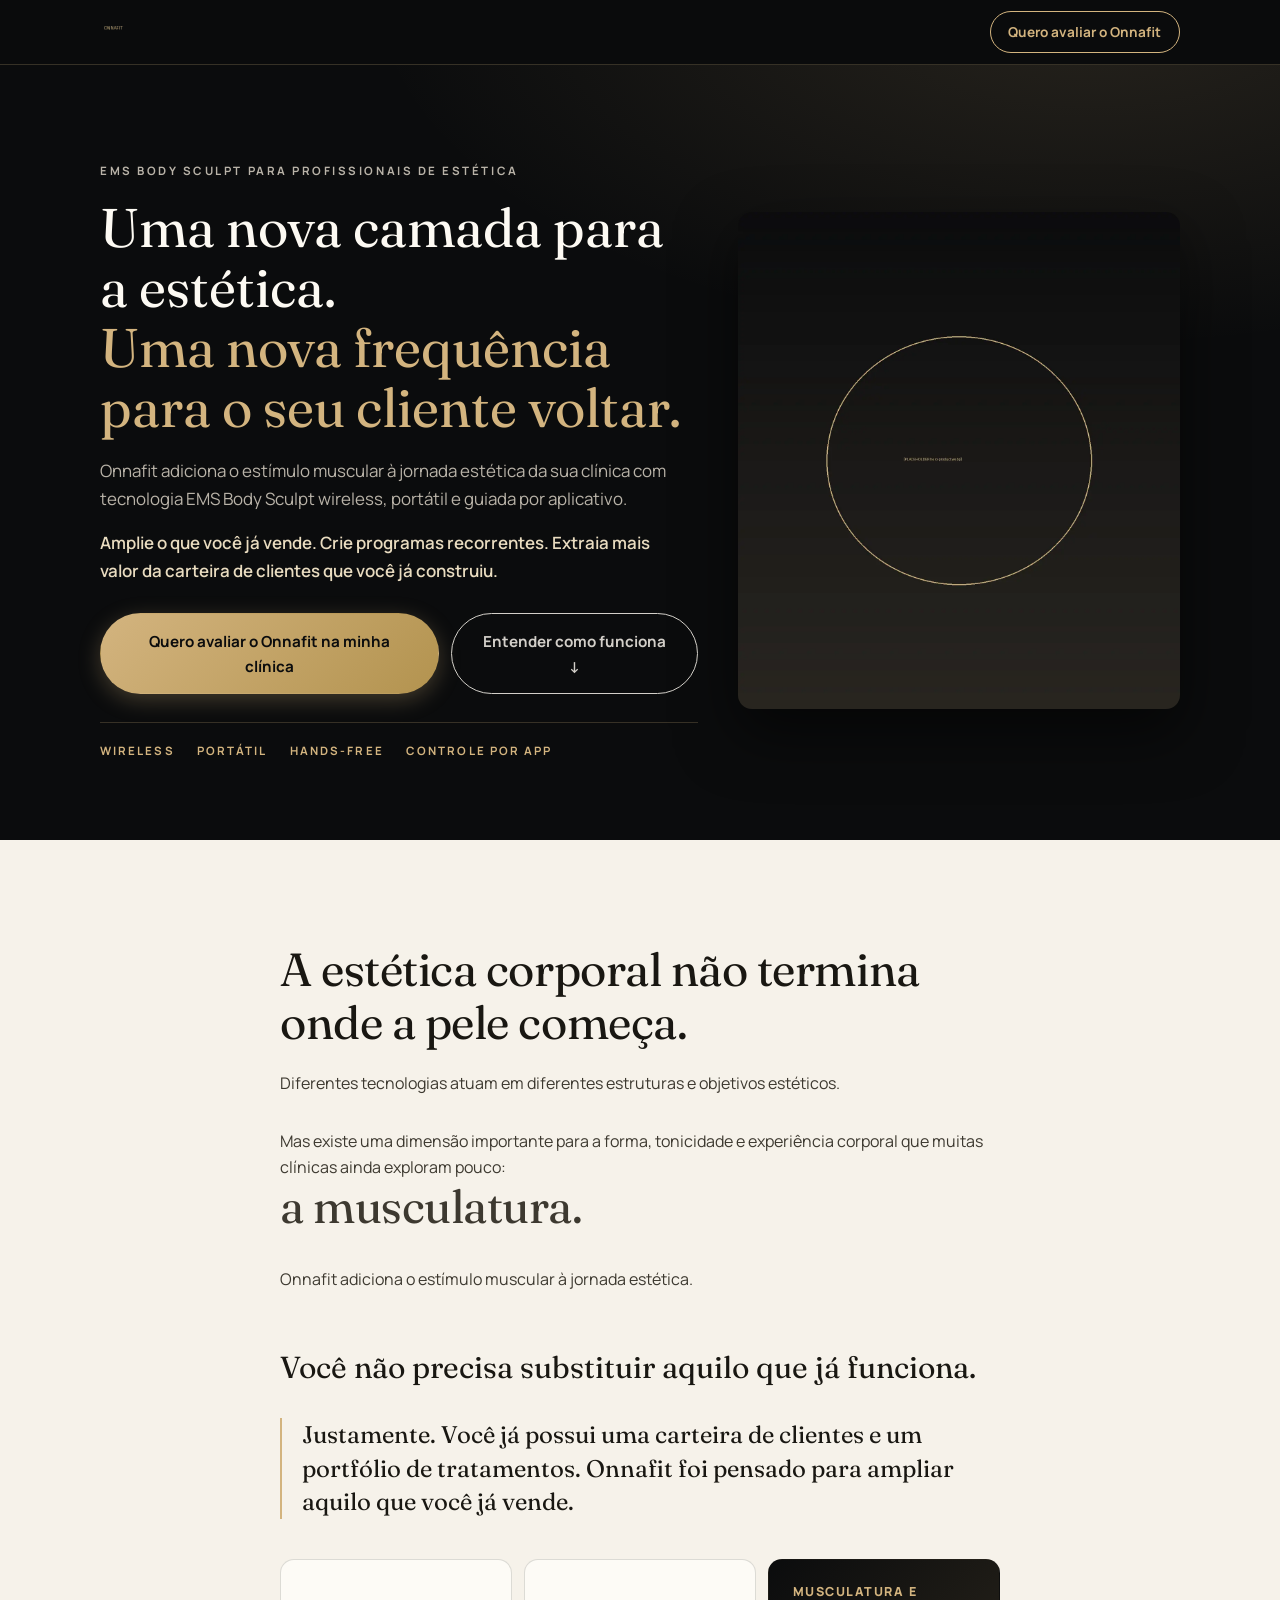
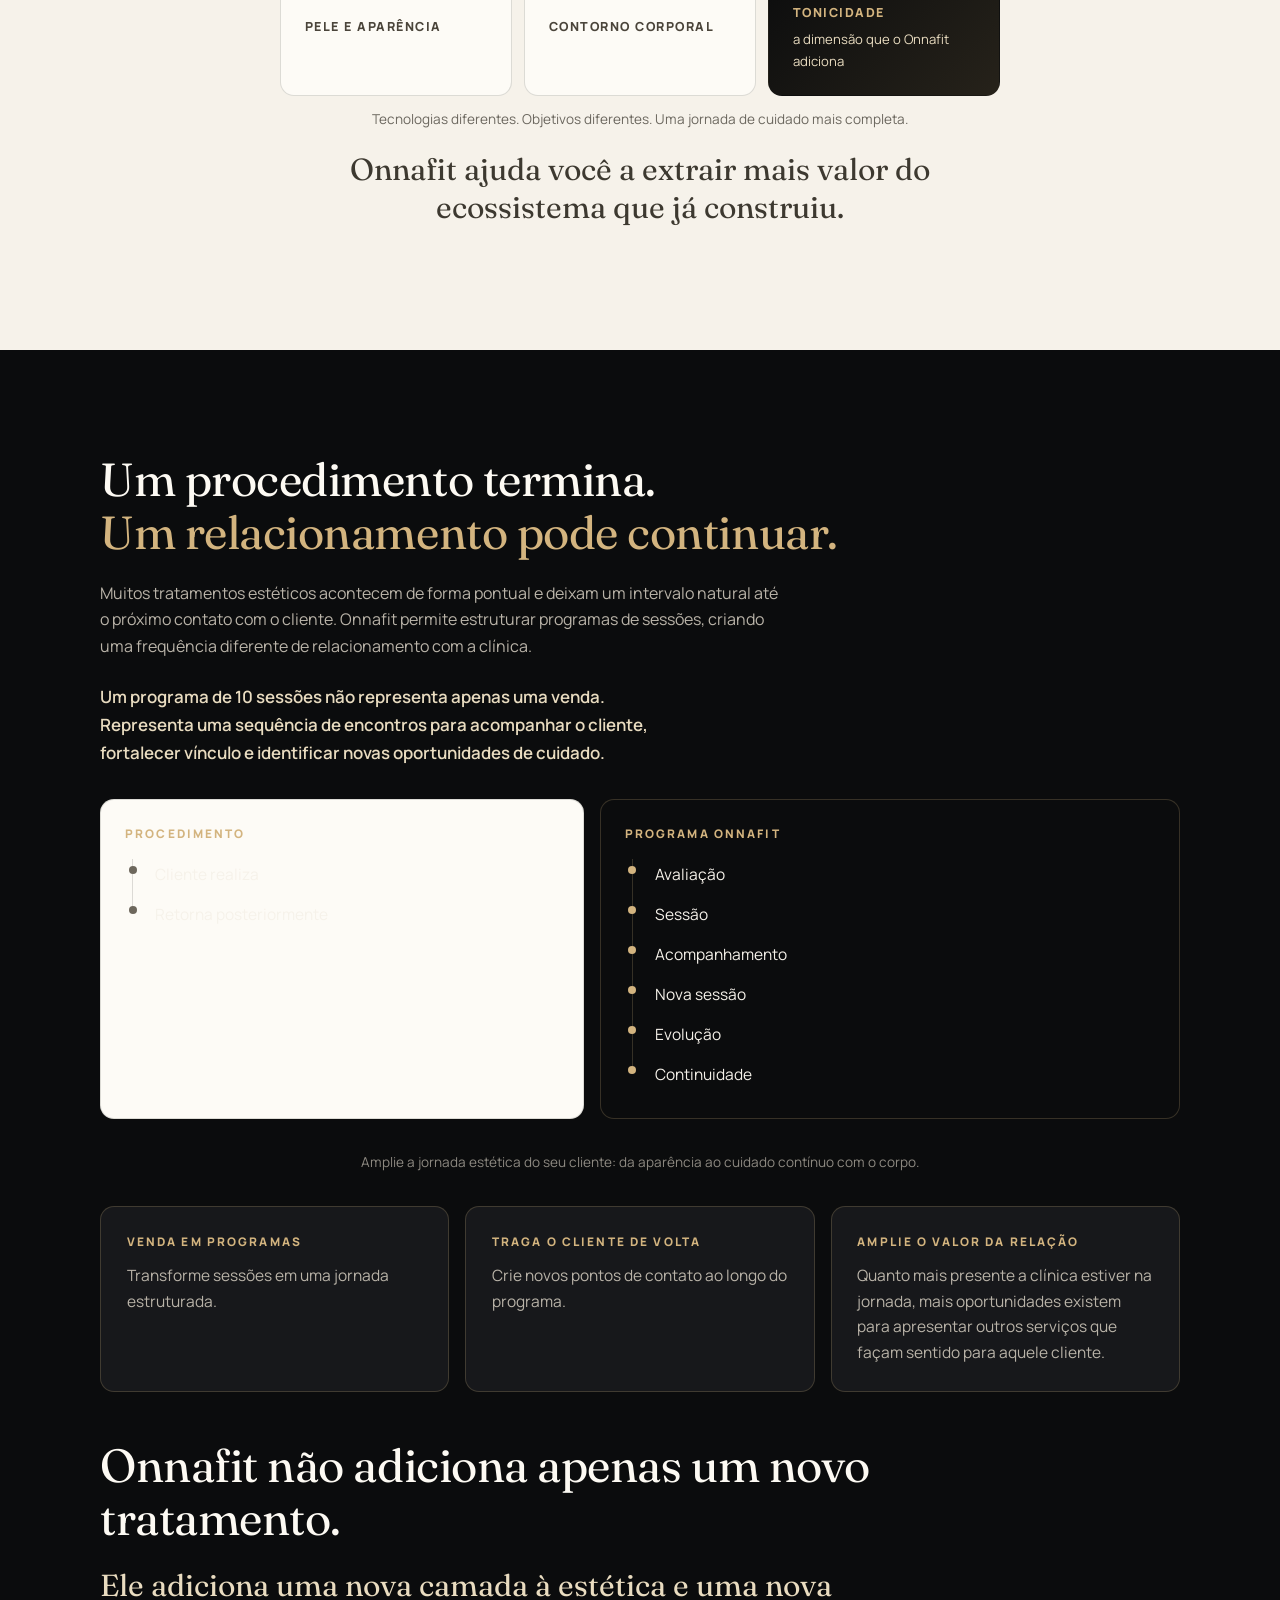
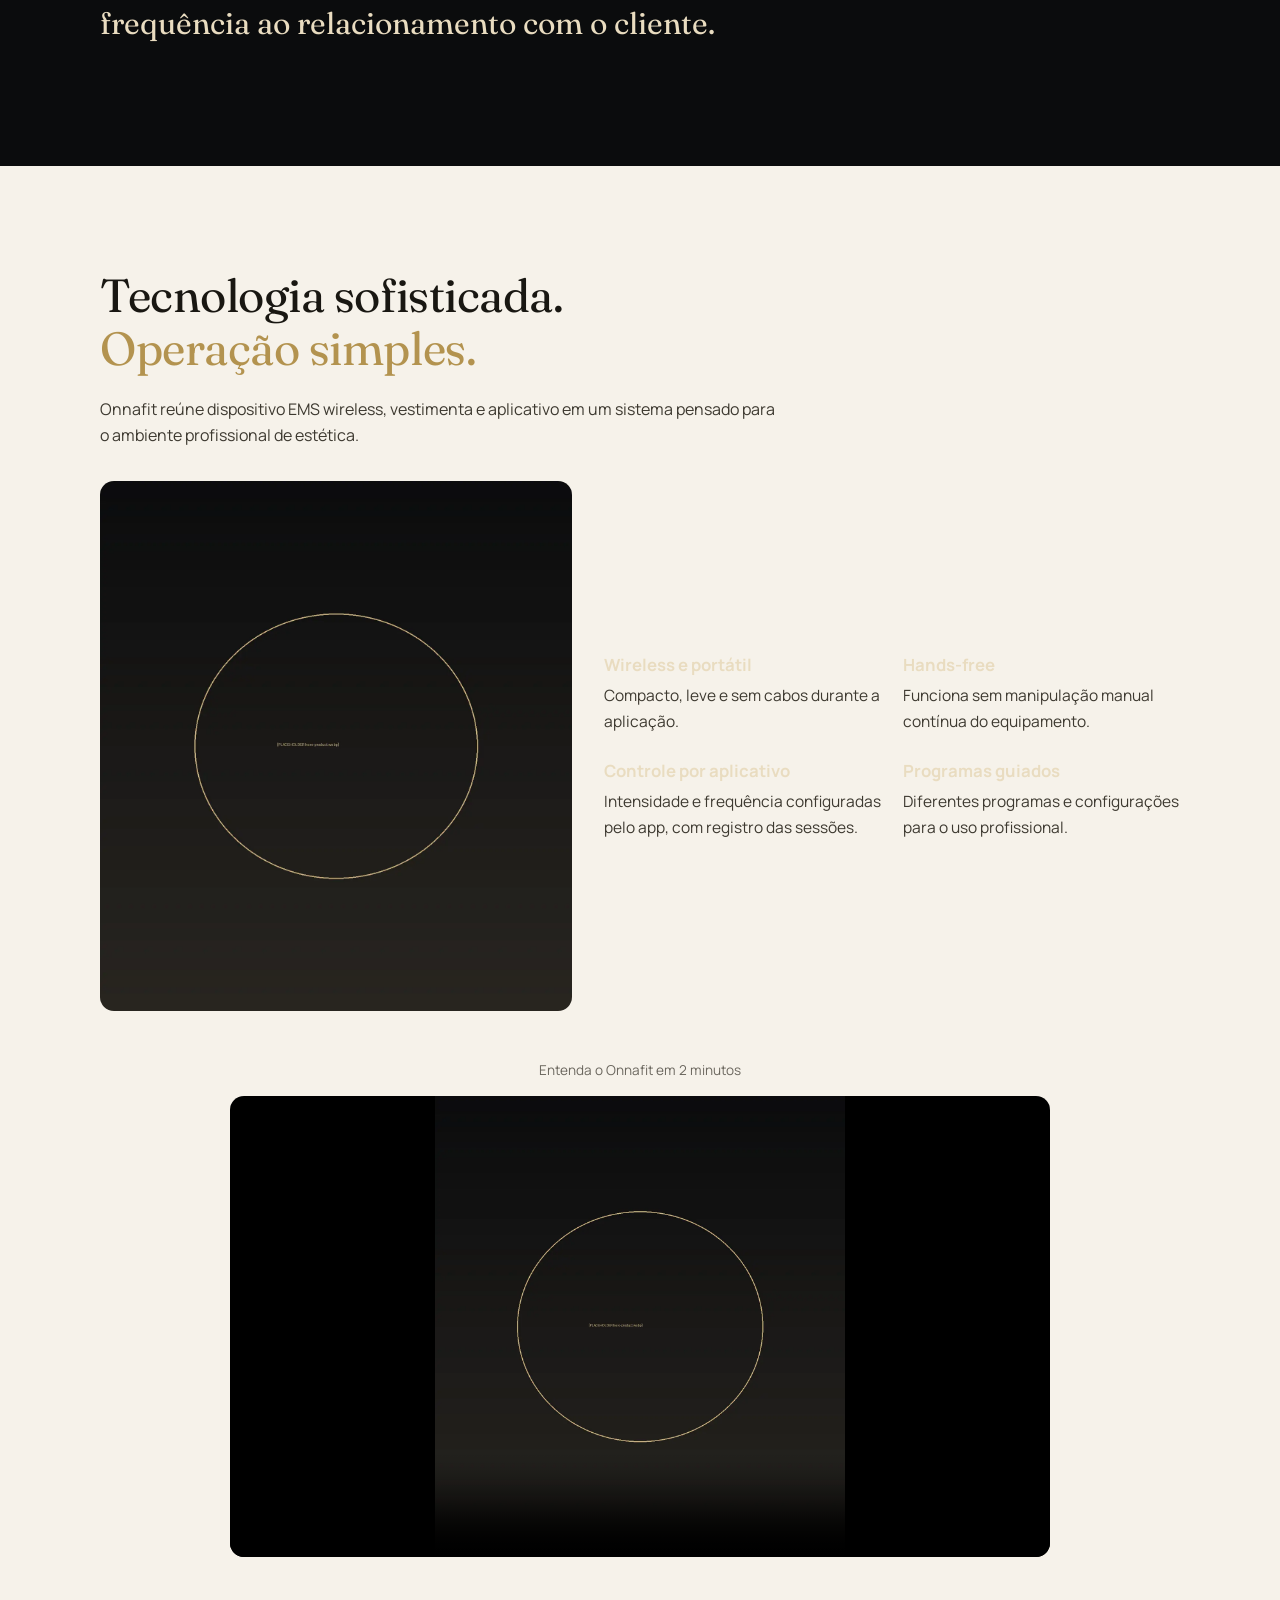
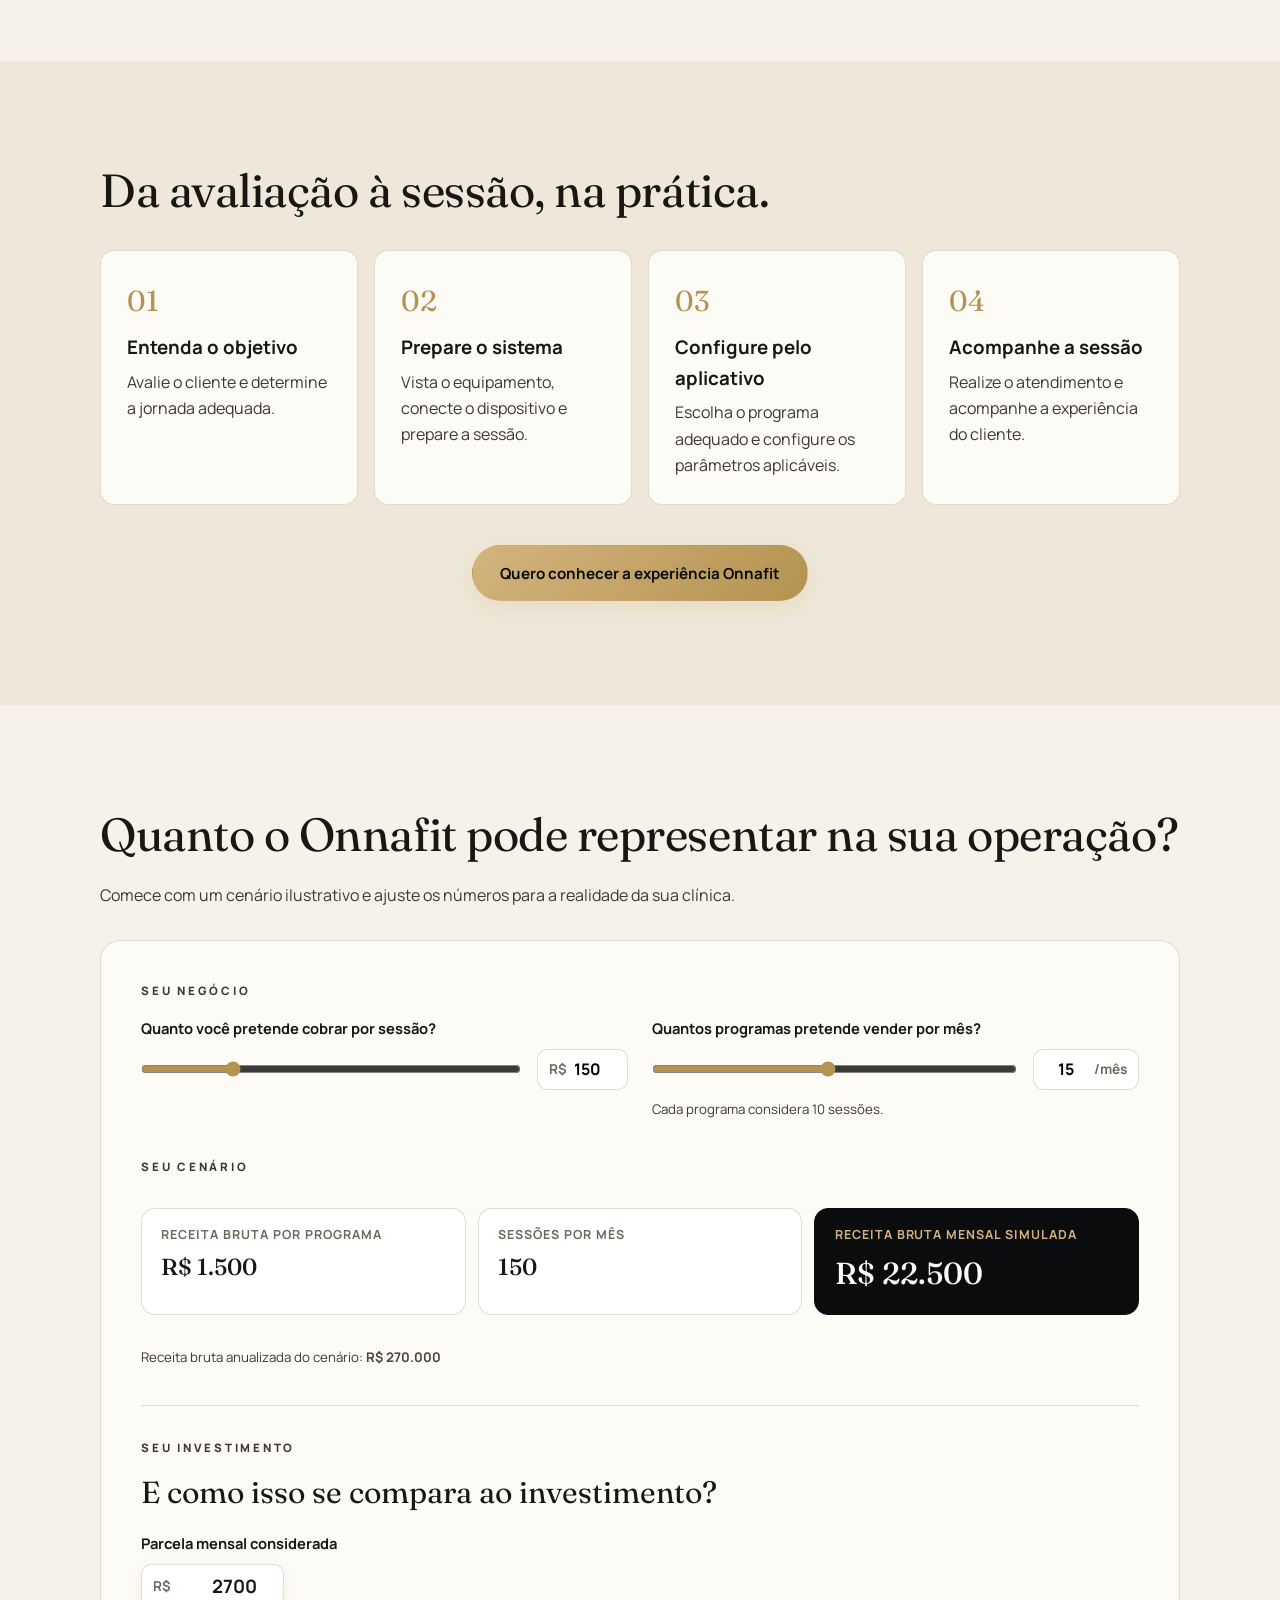
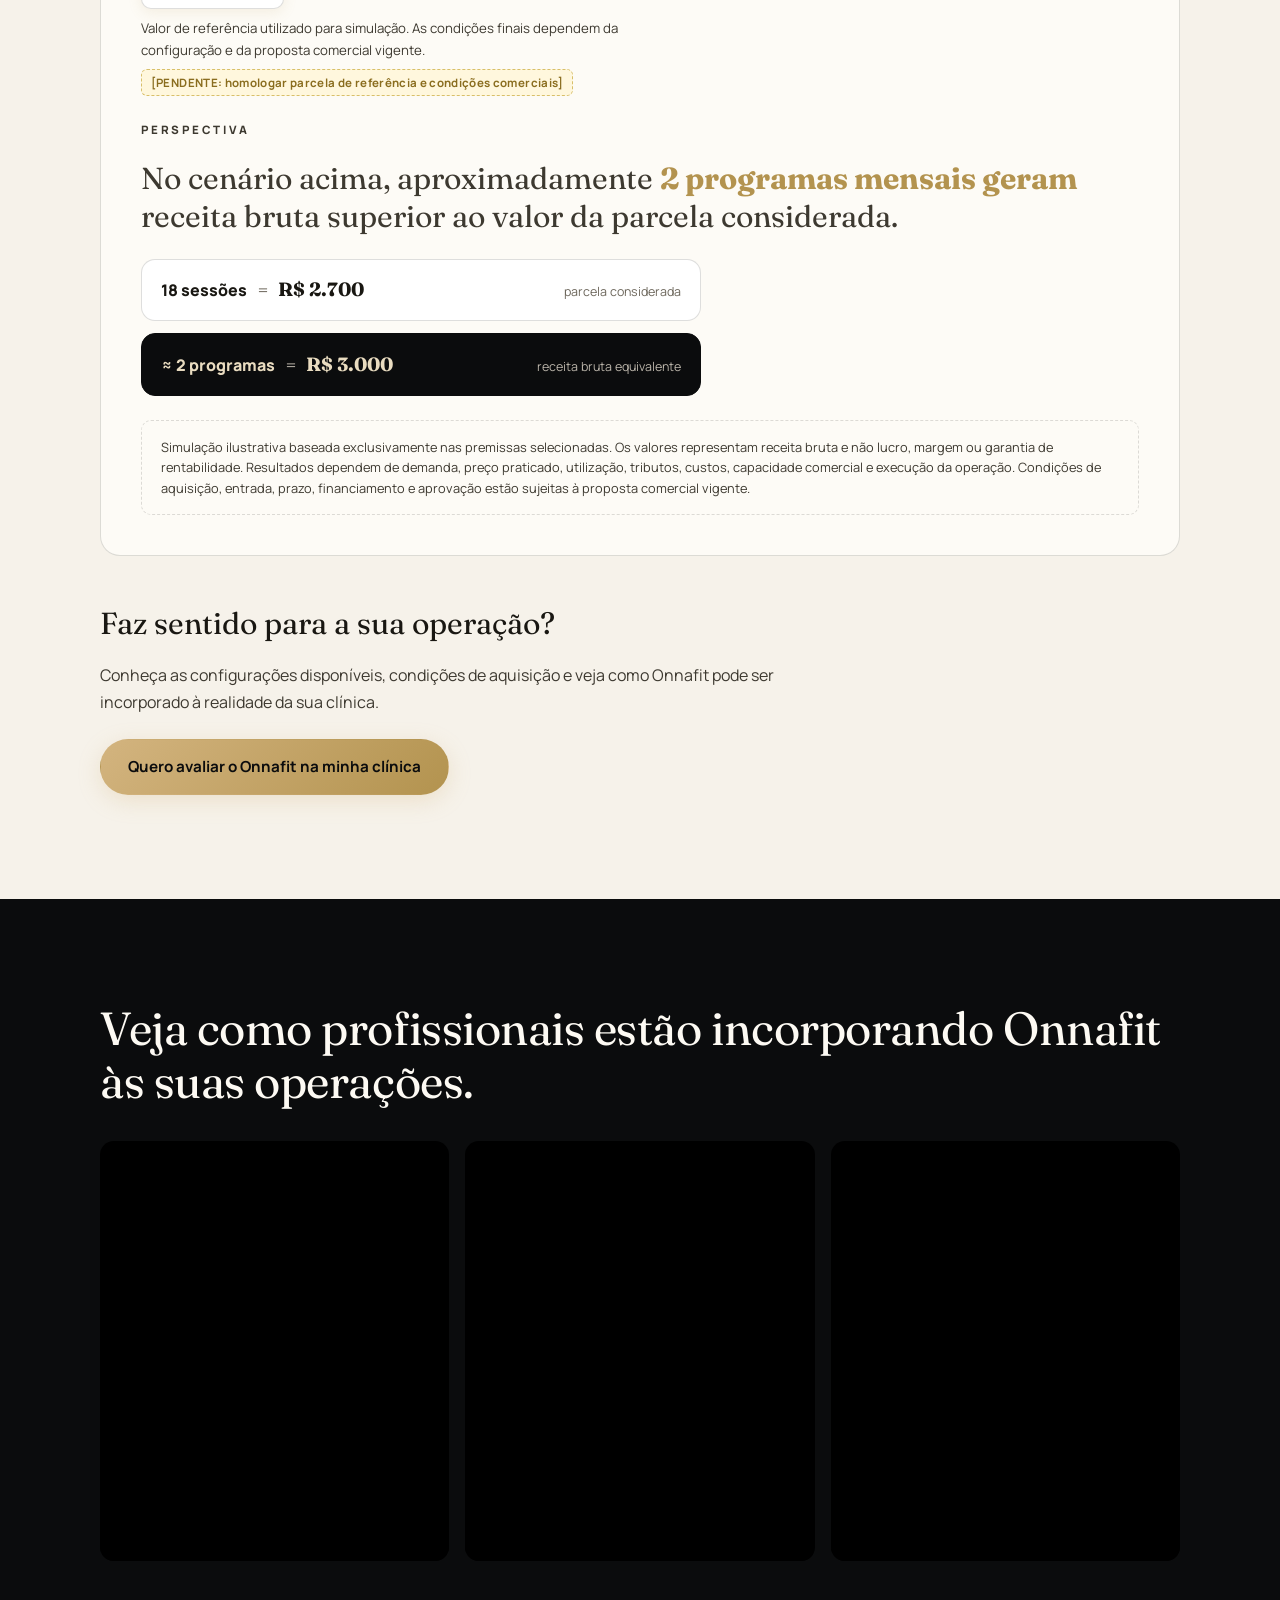
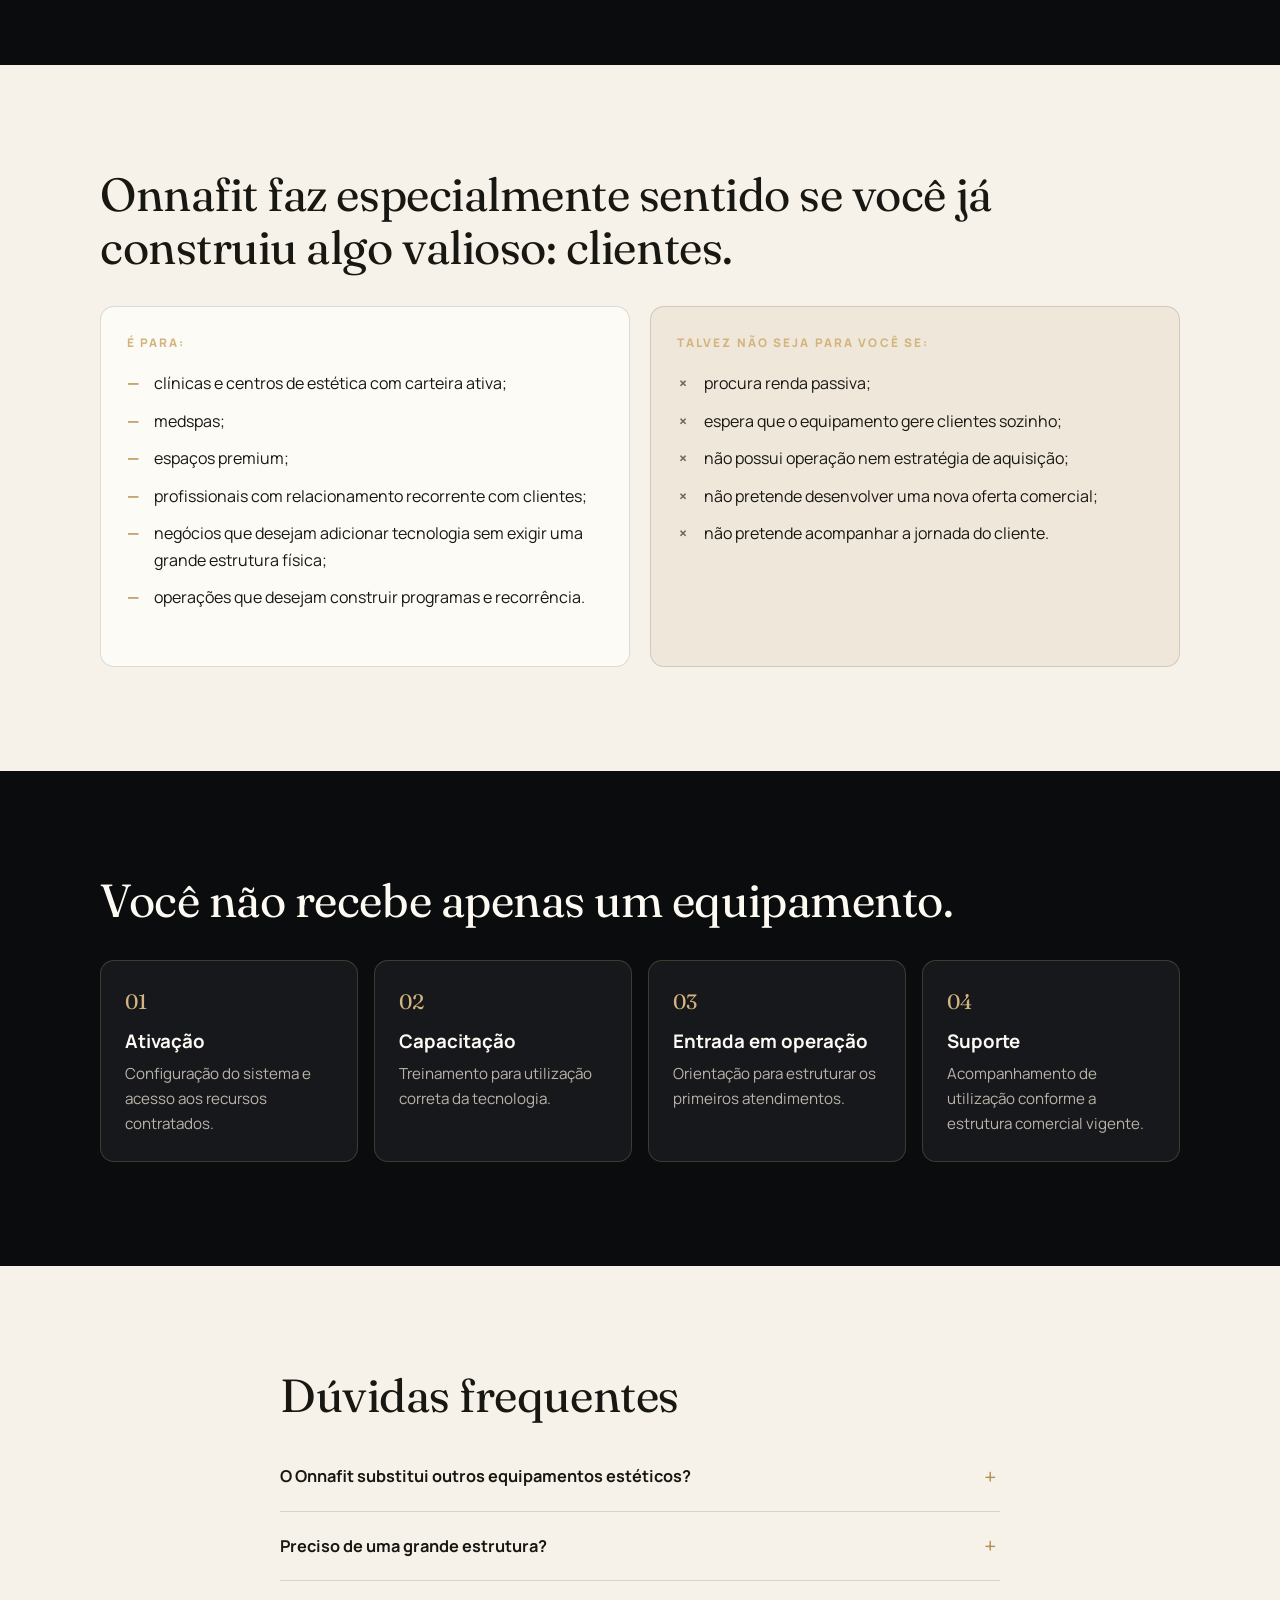
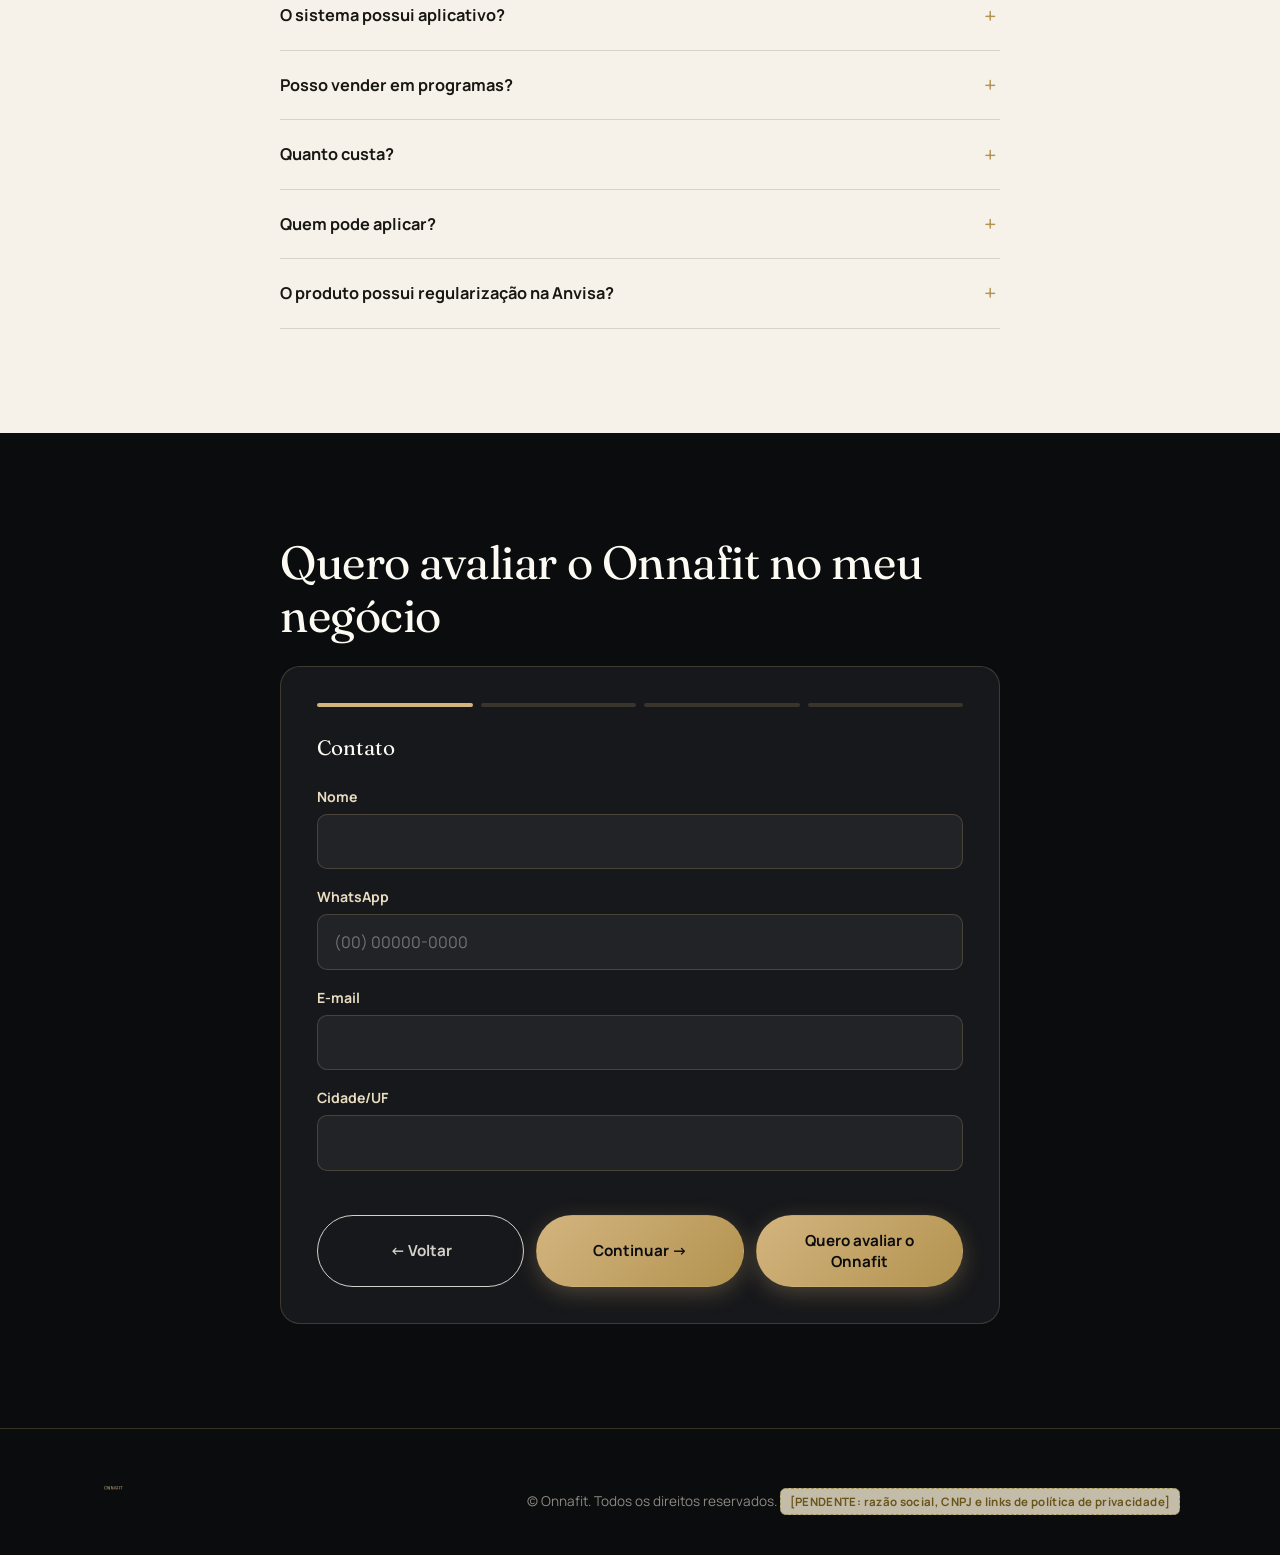
==== index.html @ da3c9ab4 "Publica teste da landing page Onnafit" ====
<!DOCTYPE html>
<html lang="pt-BR">
<head>
  <meta charset="UTF-8">
  <meta name="viewport" content="width=device-width, initial-scale=1, viewport-fit=cover">
  <title>Onnafit — Uma nova camada para a estética</title>
  <meta name="description" content="Onnafit adiciona o estímulo muscular à jornada de cuidado corporal da sua clínica. Sistema EMS Body Sculpt wireless, portátil e guiado por aplicativo, para profissionais de estética.">
  <!-- [DEV] noindex mantido até aprovação final de publicação. -->
  <meta name="robots" content="noindex, nofollow, noarchive, nosnippet">
  <meta name="theme-color" content="#0b0c0d">

  <!-- ============================================================
       GTM — PENDENTE: inserir container ID real antes de publicar.
       O dataLayer já é inicializado e populado por js/main.js.
       ============================================================ -->

  <link rel="preconnect" href="https://fonts.googleapis.com">
  <link rel="preconnect" href="https://fonts.gstatic.com" crossorigin>
  <link rel="stylesheet" href="https://fonts.googleapis.com/css2?family=Fraunces:opsz,wght@9..144,300;9..144,400;9..144,500&family=Manrope:wght@400;500;600;700&display=swap">
  <link rel="stylesheet" href="css/styles.css">
  <link rel="preload" as="image" href="assets/hero-product.webp" fetchpriority="high">
</head>
<body>

<!-- ================= HEADER ================= -->
<header class="site-header" id="topo">
  <div class="container header-inner">
    <img src="assets/onnafit-logo.webp" alt="Onnafit" class="logo" width="132" height="36">
    <a href="#formulario" class="btn btn-outline btn-sm" data-cta="header">Quero avaliar o Onnafit</a>
  </div>
</header>

<!-- ================= HERO ================= -->
<section class="hero section-dark" id="hero">
  <div class="container hero-grid">
    <div class="hero-copy">
      <p class="eyebrow">EMS Body Sculpt para profissionais de estética</p>
      <h1>Uma nova camada para a estética.<br><span class="accent">Uma nova frequência para o seu cliente voltar.</span></h1>
      <p class="lead">Onnafit adiciona o estímulo muscular à jornada estética da sua clínica com tecnologia EMS Body Sculpt wireless, portátil e guiada por aplicativo.</p>
      <p class="lead strong">Amplie o que você já vende. Crie programas recorrentes. Extraia mais valor da carteira de clientes que você já construiu.</p>
      <div class="hero-ctas">
        <a href="#formulario" class="btn btn-primary" data-cta="hero_primary">Quero avaliar o Onnafit na minha clínica</a>
        <a href="#camada" class="btn btn-ghost" data-cta="hero_secondary">Entender como funciona ↓</a>
      </div>
      <ul class="attr-bar" aria-label="Atributos do sistema">
        <li>Wireless</li><li>Portátil</li><li>Hands-free</li><li>Controle por app</li>
      </ul>
    </div>
    <div class="hero-visual">
      <img src="assets/hero-product.webp" alt="Sistema Onnafit: dispositivo EMS, vestimenta e aplicativo" width="640" height="720" fetchpriority="high">
    </div>
  </div>
</section>

<!-- ================= A NOVA CAMADA + COMPLEMENTARIDADE (fundidas) ================= -->
<section class="section section-paper" id="camada">
  <div class="container narrow">
    <h2 class="display">A estética corporal não termina onde a pele começa.</h2>
    <p>Diferentes tecnologias atuam em diferentes estruturas e objetivos estéticos.</p>
    <p class="pre-reveal">Mas existe uma dimensão importante para a forma, tonicidade e experiência corporal que muitas clínicas ainda exploram pouco:</p>
    <p class="display accent-ink reveal-word">a musculatura.</p>
    <p>Onnafit adiciona o estímulo muscular à jornada estética.</p>

    <div class="merge-block">
      <h3 class="display-sm">Você não precisa substituir aquilo que já funciona.</h3>
      <blockquote class="pull-quote">Justamente. Você já possui uma carteira de clientes e um portfólio de tratamentos. Onnafit foi pensado para ampliar aquilo que você já vende.</blockquote>
    </div>

    <!-- Visual 1 — Dimensões da estética (complementares, não hierárquicas) -->
    <div class="dimensions" aria-label="Dimensões da estética">
      <div class="dimension"><span class="dim-label">Pele e aparência</span></div>
      <div class="dimension"><span class="dim-label">Contorno corporal</span></div>
      <div class="dimension dimension-onnafit"><span class="dim-label">Musculatura e tonicidade</span><em>a dimensão que o Onnafit adiciona</em></div>
    </div>
    <p class="caption center">Tecnologias diferentes. Objetivos diferentes. Uma jornada de cuidado mais completa.</p>

    <p class="display-sm center accent-ink closing-line">Onnafit ajuda você a extrair mais valor do ecossistema que já construiu.</p>
  </div>
</section>

<!-- ================= RECORRÊNCIA + MODELO ECONÔMICO (fundidas) ================= -->
<section class="section section-dark" id="recorrencia">
  <div class="container">
    <h2 class="display">Um procedimento termina.<br><span class="accent">Um relacionamento pode continuar.</span></h2>
    <p class="narrow-p">Muitos tratamentos estéticos acontecem de forma pontual e deixam um intervalo natural até o próximo contato com o cliente. Onnafit permite estruturar programas de sessões, criando uma frequência diferente de relacionamento com a clínica.</p>
    <p class="narrow-p lead strong">Um programa de 10 sessões não representa apenas uma venda. Representa uma sequência de encontros para acompanhar o cliente, fortalecer vínculo e identificar novas oportunidades de cuidado.</p>

    <!-- Visual 2 — Jornada: episódico vs programa -->
    <div class="journey-compare">
      <div class="journey journey-episodic">
        <h3 class="card-tag">Procedimento</h3>
        <ol class="journey-steps">
          <li>Cliente realiza</li>
          <li>Retorna posteriormente</li>
        </ol>
      </div>
      <div class="journey journey-program">
        <h3 class="card-tag accent">Programa Onnafit</h3>
        <ol class="journey-steps">
          <li>Avaliação</li>
          <li>Sessão</li>
          <li>Acompanhamento</li>
          <li>Nova sessão</li>
          <li>Evolução</li>
          <li>Continuidade</li>
        </ol>
      </div>
    </div>
    <p class="caption center">Amplie a jornada estética do seu cliente: da aparência ao cuidado contínuo com o corpo.</p>

    <div class="cards-3">
      <article class="card">
        <h3 class="card-tag">Venda em programas</h3>
        <p>Transforme sessões em uma jornada estruturada.</p>
      </article>
      <article class="card">
        <h3 class="card-tag">Traga o cliente de volta</h3>
        <p>Crie novos pontos de contato ao longo do programa.</p>
      </article>
      <article class="card">
        <h3 class="card-tag">Amplie o valor da relação</h3>
        <p>Quanto mais presente a clínica estiver na jornada, mais oportunidades existem para apresentar outros serviços que façam sentido para aquele cliente.</p>
      </article>
    </div>

    <div class="big-statement">
      <p class="display">Onnafit não adiciona apenas um novo tratamento.</p>
      <p class="display-sm accent">Ele adiciona uma nova camada à estética e uma nova frequência ao relacionamento com o cliente.</p>
    </div>
  </div>
</section>

<!-- ================= PRODUTO ================= -->
<section class="section section-paper" id="produto">
  <div class="container">
    <h2 class="display">Tecnologia sofisticada.<br><span class="accent-ink">Operação simples.</span></h2>
    <p class="narrow-p">Onnafit reúne dispositivo EMS wireless, vestimenta e aplicativo em um sistema pensado para o ambiente profissional de estética.</p>
    <div class="product-grid">
      <div class="product-visual">
        <!-- Visual 3 — Ecossistema. Substituir por packshot dispositivo + vestimenta + app quando produzido. -->
        <img src="assets/hero-product.webp" alt="Ecossistema Onnafit: dispositivo, vestimenta e aplicativo" loading="lazy" width="560" height="630">
      </div>
      <div class="features">
        <article class="feature">
          <h3>Wireless e portátil</h3>
          <p>Compacto, leve e sem cabos durante a aplicação.</p>
        </article>
        <article class="feature">
          <h3>Hands-free</h3>
          <p>Funciona sem manipulação manual contínua do equipamento.</p>
        </article>
        <article class="feature">
          <h3>Controle por aplicativo</h3>
          <p>Intensidade e frequência configuradas pelo app, com registro das sessões.</p>
        </article>
        <article class="feature">
          <h3>Programas guiados</h3>
          <p>Diferentes programas e configurações para o uso profissional.</p>
        </article>
      </div>
    </div>

    <div class="video-block">
      <p class="caption center">Entenda o Onnafit em 2 minutos</p>
      <video controls preload="none" poster="assets/hero-product.webp" playsinline>
        <source src="assets/onnafit-institucional.mp4" type="video/mp4">
      </video>
    </div>
  </div>
</section>

<!-- ================= COMO FUNCIONA ================= -->
<section class="section section-paper section-tinted" id="como-funciona">
  <div class="container">
    <h2 class="display">Da avaliação à sessão, na prática.</h2>
    <div class="steps-3 steps-4">
      <article class="step">
        <span class="step-num">01</span>
        <h3>Entenda o objetivo</h3>
        <p>Avalie o cliente e determine a jornada adequada.</p>
      </article>
      <article class="step">
        <span class="step-num">02</span>
        <h3>Prepare o sistema</h3>
        <p>Vista o equipamento, conecte o dispositivo e prepare a sessão.</p>
      </article>
      <article class="step">
        <span class="step-num">03</span>
        <h3>Configure pelo aplicativo</h3>
        <p>Escolha o programa adequado e configure os parâmetros aplicáveis.</p>
      </article>
      <article class="step">
        <span class="step-num">04</span>
        <h3>Acompanhe a sessão</h3>
        <p>Realize o atendimento e acompanhe a experiência do cliente.</p>
      </article>
    </div>
    <div class="center">
      <a href="#formulario" class="btn btn-primary" data-cta="como_funciona">Quero conhecer a experiência Onnafit</a>
    </div>
  </div>
</section>

<!-- ================= VERSATILIDADE — OCULTA ATÉ HOMOLOGAÇÃO ==================
     [DEV] Seção removida da renderização até que os protocolos brasileiros e os
     respectivos claims estejam homologados (técnico + regulatório + comercial).
     Não publicar cards [PENDENTE]. Estrutura preservada abaixo para reinserção.

<section class="section section-paper" id="versatilidade">
  <div class="container">
    <h2 class="display">Uma tecnologia. Diferentes experiências de cuidado corporal.</h2>
    <p class="narrow-p">Onnafit possui uma biblioteca de programas para diferentes formas de aplicação profissional.</p>
    <div class="cards-3 cards-compact">
      [inserir apenas categorias homologadas]
    </div>
  </div>
</section>
============================================================================= -->

<!-- ================= CALCULADORA ================= -->
<section class="section section-paper" id="calculadora">
  <div class="container">
    <h2 class="display">Quanto o Onnafit pode representar na sua operação?</h2>
    <p class="narrow-p">Comece com um cenário ilustrativo e ajuste os números para a realidade da sua clínica.</p>

    <div class="calc" id="calc">
      <!-- 1. SEU NEGÓCIO -->
      <p class="calc-group-label">Seu negócio</p>
      <div class="calc-inputs">
        <div class="calc-field">
          <label for="calc-price">Quanto você pretende cobrar por sessão?</label>
          <div class="calc-input-row">
            <input type="range" id="calc-price-range" min="120" max="250" step="5" value="150" aria-label="Valor por sessão, de 120 a 250 reais">
            <div class="calc-num"><span>R$</span><input type="number" id="calc-price" min="120" max="250" step="5" value="150" inputmode="numeric" aria-label="Valor por sessão, em reais"></div>
          </div>
        </div>
        <div class="calc-field">
          <label for="calc-programs">Quantos programas pretende vender por mês?</label>
          <div class="calc-input-row">
            <input type="range" id="calc-programs-range" min="1" max="30" step="1" value="15" aria-label="Programas vendidos por mês, de 1 a 30">
            <div class="calc-num"><input type="number" id="calc-programs" min="1" max="30" step="1" value="15" inputmode="numeric" aria-label="Programas vendidos por mês"><span>/mês</span></div>
          </div>
          <p class="calc-hint">Cada programa considera 10 sessões.</p>
        </div>
      </div>

      <!-- 2. SEU CENÁRIO -->
      <p class="calc-group-label">Seu cenário</p>
      <div class="calc-results" aria-live="polite">
        <div class="result"><span class="result-label">Receita bruta por programa</span><strong id="r-program">R$ 1.500</strong></div>
        <div class="result"><span class="result-label">Sessões por mês</span><strong id="r-sessions">150</strong></div>
        <div class="result result-hero"><span class="result-label">Receita bruta mensal simulada</span><strong id="r-month">R$ 22.500</strong></div>
      </div>
      <p class="calc-hint">Receita bruta anualizada do cenário: <strong id="r-year">R$ 270.000</strong></p>

      <!-- 3. SEU INVESTIMENTO -->
      <div class="calc-divider">
        <p class="calc-group-label">Seu investimento</p>
        <h3 class="display-sm">E como isso se compara ao investimento?</h3>
        <div class="calc-field calc-installment-field">
          <label for="calc-installment">Parcela mensal considerada</label>
          <div class="calc-num calc-num-lg"><span>R$</span><input type="number" id="calc-installment" min="500" max="20000" step="50" value="2700" inputmode="numeric" aria-label="Parcela mensal considerada, em reais"></div>
          <p class="calc-hint">Valor de referência utilizado para simulação. As condições finais dependem da configuração e da proposta comercial vigente. <span class="dev-marker">[PENDENTE: homologar parcela de referência e condições comerciais]</span></p>
        </div>
      </div>

      <!-- 4. PERSPECTIVA -->
      <div class="calc-perspective">
        <p class="calc-group-label">Perspectiva</p>
        <p class="display-sm" id="p-text">No cenário acima, aproximadamente <strong class="accent-ink">2 programas mensais</strong> geram receita bruta superior ao valor da parcela considerada.</p>
        <div class="equiv-rows" aria-live="polite">
          <div class="equiv-row"><span id="p-sessions">18 sessões</span><em>=</em><strong id="p-installment">R$ 2.700</strong><small>parcela considerada</small></div>
          <div class="equiv-row equiv-accent"><span id="p-programs">≈ 2 programas</span><em>=</em><strong id="p-programs-rev">R$ 3.000</strong><small>receita bruta equivalente</small></div>
        </div>
      </div>

      <p class="disclaimer">Simulação ilustrativa baseada exclusivamente nas premissas selecionadas. Os valores representam receita bruta e não lucro, margem ou garantia de rentabilidade. Resultados dependem de demanda, preço praticado, utilização, tributos, custos, capacidade comercial e execução da operação. Condições de aquisição, entrada, prazo, financiamento e aprovação estão sujeitas à proposta comercial vigente.</p>
    </div>

    <!-- CTA pós-calculadora -->
    <div class="post-calc">
      <h3 class="display-sm">Faz sentido para a sua operação?</h3>
      <p class="narrow-p">Conheça as configurações disponíveis, condições de aquisição e veja como Onnafit pode ser incorporado à realidade da sua clínica.</p>
      <a href="#formulario" class="btn btn-primary" data-cta="pos_calculadora">Quero avaliar o Onnafit na minha clínica</a>
    </div>
  </div>
</section>

<!-- ================= PROVAS ================= -->
<section class="section section-dark" id="cases">
  <div class="container">
    <h2 class="display">Veja como profissionais estão incorporando Onnafit às suas operações.</h2>
    <div class="video-row">
      <!-- Depoimentos reais existentes. [DEV] Produzir posters (depoimento-N-poster.webp) antes de publicar. -->
      <video controls preload="none" poster="assets/depoimento-1-poster.webp" playsinline><source src="assets/depoimento-1.mp4" type="video/mp4"></video>
      <video controls preload="none" poster="assets/depoimento-2-poster.webp" playsinline><source src="assets/depoimento-2.mp4" type="video/mp4"></video>
      <video controls preload="none" poster="assets/depoimento-3-poster.webp" playsinline><source src="assets/depoimento-3.mp4" type="video/mp4"></video>
    </div>
    <!-- =============== CASES ESTRUTURADOS — REINSERIR QUANDO EXISTIREM DADOS REAIS ===============
         [DEV] Não publicar cards vazios. Formato aprovado por case:
         Perfil do negócio (clínica/medspa/profissional) · Localização · Como utiliza o Onnafit ·
         Modelo comercial · Indicador real (programas vendidos, sessões/mês, ticket médio,
         utilização, % da carteira, recorrência ou tempo de implantação). Não inventar números.
    ============================================================================================ -->
  </div>
</section>

<!-- ================= PARA QUEM É ================= -->
<section class="section section-paper" id="para-quem">
  <div class="container">
    <h2 class="display">Onnafit faz especialmente sentido se você já construiu algo valioso: clientes.</h2>
    <div class="fit-grid">
      <div class="fit-col">
        <h3 class="card-tag">É para:</h3>
        <ul class="check-list">
          <li>clínicas e centros de estética com carteira ativa;</li>
          <li>medspas;</li>
          <li>espaços premium;</li>
          <li>profissionais com relacionamento recorrente com clientes;</li>
          <li>negócios que desejam adicionar tecnologia sem exigir uma grande estrutura física;</li>
          <li>operações que desejam construir programas e recorrência.</li>
        </ul>
      </div>
      <div class="fit-col fit-not">
        <h3 class="card-tag">Talvez não seja para você se:</h3>
        <ul class="x-list">
          <li>procura renda passiva;</li>
          <li>espera que o equipamento gere clientes sozinho;</li>
          <li>não possui operação nem estratégia de aquisição;</li>
          <li>não pretende desenvolver uma nova oferta comercial;</li>
          <li>não pretende acompanhar a jornada do cliente.</li>
        </ul>
      </div>
    </div>
  </div>
</section>

<!-- ================= IMPLEMENTAÇÃO ================= -->
<section class="section section-dark" id="implementacao">
  <div class="container">
    <h2 class="display">Você não recebe apenas um equipamento.</h2>
    <!-- Visual 5 — Implementação -->
    <div class="impl-steps">
      <article class="impl">
        <h3>Ativação</h3>
        <p>Configuração do sistema e acesso aos recursos contratados.</p>
      </article>
      <article class="impl">
        <h3>Capacitação</h3>
        <p>Treinamento para utilização correta da tecnologia.</p>
      </article>
      <article class="impl">
        <h3>Entrada em operação</h3>
        <p>Orientação para estruturar os primeiros atendimentos.</p>
      </article>
      <article class="impl">
        <h3>Suporte</h3>
        <p>Acompanhamento de utilização conforme a estrutura comercial vigente.</p>
      </article>
    </div>
    <!-- [DEV] Não publicar cronograma "Dia 1 / Semana 1 / Mês 1" sem SLA comercial formal. -->
  </div>
</section>

<!-- ================= FAQ ================= -->
<section class="section section-paper" id="faq">
  <div class="container narrow">
    <h2 class="display">Dúvidas frequentes</h2>
    <details class="faq-item">
      <summary>O Onnafit substitui outros equipamentos estéticos?</summary>
      <p>Não é essa a proposta. Onnafit adiciona o estímulo muscular à jornada corporal e pode coexistir operacionalmente com outros serviços da clínica, respeitando indicação e compatibilidade profissional.</p>
    </details>
    <details class="faq-item">
      <summary>Preciso de uma grande estrutura?</summary>
      <p>Onnafit é compacto, portátil e wireless, exigindo menos espaço físico do que equipamentos de grande porte.</p>
    </details>
    <details class="faq-item">
      <summary>O sistema possui aplicativo?</summary>
      <p>Sim. O aplicativo permite controlar parâmetros como intensidade e frequência e registra informações relacionadas às sessões.</p>
    </details>
    <details class="faq-item">
      <summary>Posso vender em programas?</summary>
      <p>Sim. A estrutura comercial pode utilizar sessões avulsas ou programas, de acordo com a estratégia do negócio.</p>
    </details>
    <details class="faq-item">
      <summary>Quanto custa?</summary>
      <p>Existem diferentes condições e configurações comerciais. Como referência, determinadas condições de aquisição podem resultar em compromisso mensal próximo a <strong>R$ 2.700</strong>. A condição final depende da proposta comercial vigente.</p>
    </details>
    <details class="faq-item">
      <summary>Quem pode aplicar?</summary>
      <p>O uso deve respeitar a habilitação profissional, legislação aplicável, instruções de uso e requisitos do produto. A Lei 13.643/2018 estabelece competências relacionadas ao exercício profissional de Esteticista e faz referência à utilização de equipamentos específicos de estética regularizados na Anvisa.</p>
    </details>
    <details class="faq-item">
      <summary>O produto possui regularização na Anvisa?</summary>
      <p><span class="dev-marker">[PENDENTE: publicar somente após inserir número e titular da regularização específica do produto comercializado no Brasil]</span></p>
      <p>A Anvisa disponibiliza consulta pública para confirmação de dispositivos médicos regularizados.</p>
    </details>
  </div>
</section>

<!-- ================= FORMULÁRIO ================= -->
<section class="section section-dark" id="formulario">
  <div class="container narrow">
    <h2 class="display">Quero avaliar o Onnafit no meu negócio</h2>
    <form id="lead-form" novalidate>
      <div class="form-progress" aria-hidden="true">
        <span class="progress-dot active" data-dot="1"></span>
        <span class="progress-dot" data-dot="2"></span>
        <span class="progress-dot" data-dot="3"></span>
        <span class="progress-dot" data-dot="4"></span>
      </div>

      <!-- ETAPA 1 — Contato -->
      <fieldset class="form-step active" data-step="1">
        <legend>Contato</legend>
        <div class="field"><label for="f-nome">Nome</label><input type="text" id="f-nome" name="nome" autocomplete="name" required></div>
        <div class="field"><label for="f-whatsapp">WhatsApp</label><input type="tel" id="f-whatsapp" name="whatsapp" autocomplete="tel" inputmode="tel" placeholder="(00) 00000-0000" required></div>
        <div class="field"><label for="f-email">E-mail</label><input type="email" id="f-email" name="email" autocomplete="email" required></div>
        <div class="field"><label for="f-cidade">Cidade/UF</label><input type="text" id="f-cidade" name="cidade_uf" autocomplete="address-level2" required></div>
      </fieldset>

      <!-- ETAPA 2 — Negócio -->
      <fieldset class="form-step" data-step="2">
        <legend>Qual descreve melhor sua operação?</legend>
        <div class="radio-cards" role="radiogroup">
          <label class="radio-card"><input type="radio" name="operacao" value="Clínica de estética" required><span>Clínica de estética</span></label>
          <label class="radio-card"><input type="radio" name="operacao" value="Medspa / espaço premium"><span>Medspa / espaço premium</span></label>
          <label class="radio-card"><input type="radio" name="operacao" value="Profissional independente"><span>Profissional independente</span></label>
          <label class="radio-card"><input type="radio" name="operacao" value="Outro"><span>Outro</span></label>
        </div>
      </fieldset>

      <!-- ETAPA 3 — Situação atual -->
      <fieldset class="form-step" data-step="3">
        <legend>Situação atual</legend>
        <p class="field-label">Você já possui carteira ativa de clientes?</p>
        <div class="radio-cards" role="radiogroup">
          <label class="radio-card"><input type="radio" name="carteira" value="Sim" required><span>Sim</span></label>
          <label class="radio-card"><input type="radio" name="carteira" value="Estou construindo"><span>Estou construindo</span></label>
          <label class="radio-card"><input type="radio" name="carteira" value="Ainda não"><span>Ainda não</span></label>
        </div>
        <p class="field-label">Você já oferece procedimentos corporais?</p>
        <div class="radio-cards" role="radiogroup">
          <label class="radio-card"><input type="radio" name="corporais" value="Sim" required><span>Sim</span></label>
          <label class="radio-card"><input type="radio" name="corporais" value="Não"><span>Não</span></label>
        </div>
      </fieldset>

      <!-- ETAPA 4 — Momento -->
      <fieldset class="form-step" data-step="4">
        <legend>Quando pretende implementar uma nova tecnologia?</legend>
        <div class="radio-cards" role="radiogroup">
          <label class="radio-card"><input type="radio" name="momento" value="Agora / curto prazo" required><span>Agora / curto prazo</span></label>
          <label class="radio-card"><input type="radio" name="momento" value="Próximos 3 meses"><span>Próximos 3 meses</span></label>
          <label class="radio-card"><input type="radio" name="momento" value="Estou pesquisando"><span>Estou pesquisando</span></label>
        </div>
        <p class="privacy-note">
          Ao enviar, você concorda que utilizemos seus dados para contato comercial sobre o Onnafit, conforme nossa
          <a href="#" id="privacy-link">política de privacidade</a>.
          <span class="dev-marker">[PENDENTE: URL da política de privacidade]</span>
        </p>
      </fieldset>

      <!-- Honeypot anti-spam (não remover; deve permanecer vazio) -->
      <div class="hp-field" aria-hidden="true"><label>Website<input type="text" name="website" tabindex="-1" autocomplete="off"></label></div>

      <div class="form-nav">
        <button type="button" class="btn btn-ghost" id="form-prev" hidden>← Voltar</button>
        <button type="button" class="btn btn-primary" id="form-next">Continuar →</button>
        <button type="submit" class="btn btn-primary" id="form-submit" hidden>Quero avaliar o Onnafit</button>
      </div>
      <p class="form-error" id="form-error" role="alert" hidden>Preencha os campos destacados para continuar.</p>

      <!-- Estado de falha de envio: dados preservados, retry habilitado -->
      <div class="form-fail" id="form-fail" role="alert" hidden>
        <p><strong>Não foi possível enviar suas informações.</strong> Nada foi perdido — verifique sua conexão e tente novamente.</p>
        <a href="#" class="btn btn-outline btn-sm" id="whatsapp-fallback" target="_blank" rel="noopener" hidden data-cta="whatsapp_contingencia">Prefiro falar direto no WhatsApp</a>
      </div>
    </form>

    <!-- Tela final — exibida SOMENTE após confirmação HTTP 2xx do endpoint -->
    <div id="form-success" hidden>
      <h3 class="display">Obrigado.</h3>
      <p>Recebemos suas informações.</p>
      <p>Nossa equipe irá avaliar seu perfil para apresentar a configuração e o modelo comercial mais adequados à sua operação.</p>
      <a href="#" class="btn btn-primary" id="whatsapp-btn" target="_blank" rel="noopener" hidden data-cta="whatsapp_final">Falar com especialista no WhatsApp</a>
    </div>
  </div>
</section>

<!-- ================= FOOTER ================= -->
<footer class="site-footer">
  <div class="container footer-inner">
    <img src="assets/onnafit-logo.webp" alt="Onnafit" class="logo" width="110" height="30" loading="lazy">
    <p class="caption">© Onnafit. Todos os direitos reservados. <span class="dev-marker">[PENDENTE: razão social, CNPJ e links de política de privacidade]</span></p>
  </div>
</footer>

<!-- Sticky CTA (mobile) -->
<div class="sticky-cta" id="sticky-cta" hidden>
  <a href="#formulario" class="btn btn-primary btn-block" data-cta="sticky">Quero avaliar o Onnafit</a>
</div>

<script src="js/main.js" defer></script>
</body>
</html>
---- css/styles.css ----
/* ============================================================
   ONNAFIT LP v2.0 — Premium Aesthetic Technology
   Mobile-first. Paleta: preto / champagne-dourado / off-white.
   ============================================================ */

:root {
  --black: #0b0c0d;
  --black-soft: #131416;
  --black-card: #17181b;
  --champagne: #d3b47f;
  --champagne-soft: #e9dcc0;
  --champagne-deep: #b3934f;
  --paper: #f6f2ea;
  --paper-tint: #efe8da;
  --ink: #191712;
  --ink-muted: #6d675c;
  --white-muted: #b9b3a8;
  --line-dark: rgba(211, 180, 127, 0.22);
  --line-light: rgba(25, 23, 18, 0.14);
  --radius: 14px;
  --font-display: "Fraunces", Georgia, serif;
  --font-body: "Manrope", -apple-system, "Segoe UI", sans-serif;
}

* { box-sizing: border-box; margin: 0; padding: 0; }
html { scroll-behavior: smooth; }
body {
  font-family: var(--font-body);
  background: var(--black);
  color: var(--ink);
  font-size: 1rem;
  line-height: 1.65;
  -webkit-font-smoothing: antialiased;
}
img, video { max-width: 100%; height: auto; display: block; }

.container { width: 100%; max-width: 1120px; margin: 0 auto; padding: 0 20px; }
.narrow { max-width: 760px; }
.narrow-p { max-width: 680px; margin-bottom: 1.5rem; }
.center { text-align: center; }

/* ---------- Tipografia ---------- */
.display {
  font-family: var(--font-display);
  font-weight: 400;
  font-size: clamp(1.75rem, 5.5vw, 2.9rem);
  line-height: 1.14;
  letter-spacing: -0.01em;
  margin-bottom: 1.25rem;
}
.display-sm {
  font-family: var(--font-display);
  font-weight: 400;
  font-size: clamp(1.35rem, 4vw, 1.9rem);
  line-height: 1.25;
  margin: 1.25rem 0;
}
.eyebrow {
  font-size: 0.72rem;
  font-weight: 700;
  letter-spacing: 0.22em;
  text-transform: uppercase;
  color: var(--champagne);
  margin-bottom: 1.1rem;
}
.lead { font-size: 1.06rem; color: var(--white-muted); margin-bottom: 1rem; max-width: 34em; }
.lead.strong { color: var(--champagne-soft); font-weight: 600; }
.strong { font-weight: 700; }
.accent { color: var(--champagne); }
.accent-ink { color: var(--champagne-deep); }
.caption { font-size: 0.85rem; color: inherit; opacity: 0.75; margin-top: 0.75rem; }
.pre-reveal { margin-top: 2rem; }
.reveal-word { margin-bottom: 2rem; }

blockquote.pull-quote {
  font-family: var(--font-display);
  font-size: clamp(1.15rem, 3.2vw, 1.5rem);
  line-height: 1.4;
  border-left: 2px solid var(--champagne);
  padding-left: 1.25rem;
  margin: 2rem 0;
  max-width: 40em;
}

/* ---------- Seções e temas ---------- */
.section { padding: clamp(3.5rem, 9vw, 6.5rem) 0; }
.section-dark { background: var(--black); color: var(--paper); }
.section-dark .display { color: #fdfaf3; }
.section-dark p { color: var(--white-muted); }
.section-dark .display-sm, .section-dark blockquote { color: var(--champagne-soft); }
.section-paper { background: var(--paper); color: var(--ink); }
.section-paper p { color: #3d3930; }
.section-tinted { background: var(--paper-tint); }

/* ---------- Header ---------- */
.site-header {
  position: sticky; top: 0; z-index: 50;
  background: rgba(11, 12, 13, 0.86);
  backdrop-filter: blur(10px);
  border-bottom: 1px solid var(--line-dark);
}
.header-inner { display: flex; align-items: center; justify-content: space-between; padding-top: 0.7rem; padding-bottom: 0.7rem; }
.logo { width: auto; height: 30px; }

/* ---------- Botões ---------- */
.btn {
  display: inline-block;
  font-family: var(--font-body);
  font-weight: 700;
  font-size: 0.95rem;
  text-decoration: none;
  text-align: center;
  border-radius: 999px;
  padding: 0.9rem 1.7rem;
  border: 1px solid transparent;
  cursor: pointer;
  transition: transform 0.18s ease, box-shadow 0.18s ease, background 0.18s ease;
}
.btn:active { transform: scale(0.98); }
.btn-primary {
  background: linear-gradient(135deg, var(--champagne) 0%, var(--champagne-deep) 100%);
  color: var(--black);
  box-shadow: 0 6px 22px rgba(211, 180, 127, 0.28);
}
.btn-primary:hover { box-shadow: 0 8px 28px rgba(211, 180, 127, 0.42); }
.btn-outline { border-color: var(--champagne); color: var(--champagne); background: transparent; }
.btn-outline:hover { background: rgba(211, 180, 127, 0.1); }
.btn-ghost { color: inherit; background: transparent; border-color: currentColor; opacity: 0.85; }
.btn-sm { padding: 0.55rem 1.1rem; font-size: 0.85rem; }
.btn-block { display: block; width: 100%; }

/* ---------- Hero ---------- */
.hero { padding: clamp(3rem, 8vw, 6rem) 0 clamp(3rem, 7vw, 5rem); background:
  radial-gradient(1200px 600px at 85% -10%, rgba(211, 180, 127, 0.14), transparent 60%),
  var(--black);
  color: var(--paper);
}
.hero-grid { display: grid; gap: 2.5rem; align-items: center; }
.hero h1 { font-family: var(--font-display); font-weight: 400; font-size: clamp(2rem, 6.5vw, 3.4rem); line-height: 1.1; margin-bottom: 1.25rem; color: #fdfaf3; }
.hero-ctas { display: flex; flex-direction: column; gap: 0.75rem; margin: 1.75rem 0; }
.attr-bar {
  list-style: none; display: flex; flex-wrap: wrap; gap: 0.5rem 1.4rem;
  font-size: 0.72rem; font-weight: 700; letter-spacing: 0.18em; text-transform: uppercase;
  color: var(--champagne); border-top: 1px solid var(--line-dark); padding-top: 1.1rem;
}
.hero-visual img { border-radius: var(--radius); box-shadow: 0 24px 60px rgba(0, 0, 0, 0.55); }

/* ---------- Visual dimensões da estética (complementares, não hierárquicas) ---------- */
.dimensions { display: grid; gap: 0.75rem; margin: 2.5rem auto 0.5rem; }
.dimension {
  border-radius: var(--radius);
  padding: 1.4rem 1.5rem;
  background: #fdfbf6; border: 1px solid var(--line-light);
  display: flex; flex-direction: column; gap: 0.35rem; min-height: 92px; justify-content: center;
}
.dim-label { font-weight: 800; letter-spacing: 0.12em; text-transform: uppercase; font-size: 0.78rem; color: #4a443a; }
.dimension-onnafit { background: linear-gradient(135deg, var(--black) 0%, #26221a 100%); border-color: transparent; }
.dimension-onnafit .dim-label { color: var(--champagne); }
.dimension-onnafit em { font-style: normal; font-size: 0.82rem; color: var(--champagne-soft); }
.merge-block { max-width: 760px; margin: 3.5rem auto 0; }

/* ---------- Cards ---------- */
.cards-3 { display: grid; gap: 1rem; margin: 2rem 0; }
.card {
  background: var(--black-card);
  border: 1px solid var(--line-dark);
  border-radius: var(--radius);
  padding: 1.6rem;
}
.card p { font-size: 0.97rem; }
.card-tag {
  font-size: 0.74rem; font-weight: 800; letter-spacing: 0.18em; text-transform: uppercase;
  color: var(--champagne); margin-bottom: 0.7rem;
}
.card-light { background: #fdfbf6; border-color: var(--line-light); }
.cards-compact .card { padding: 1.2rem 1.4rem; }
.cards-compact .card-tag { margin-bottom: 0; color: var(--champagne-deep); }

/* ---------- Jornada ---------- */
.journey-compare { display: grid; gap: 1rem; margin: 2rem 0; }
.journey { border-radius: var(--radius); padding: 1.5rem; border: 1px solid var(--line-light); background: #fdfbf6; }
.journey-program { background: var(--black); border-color: var(--line-dark); }
.journey-program li { color: var(--paper); }
.journey-steps { list-style: none; counter-reset: js; }
.journey-steps li {
  counter-increment: js; padding: 0.45rem 0 0.45rem 1.9rem; position: relative; font-size: 0.97rem;
}
.journey-steps li::before {
  content: ""; position: absolute; left: 0.45rem; top: 0.3rem; bottom: -0.3rem; width: 1px; background: var(--line-light);
}
.journey-program .journey-steps li::before { background: var(--line-dark); }
.journey-steps li:last-child::before { bottom: auto; height: 0.9rem; }
.journey-steps li::after {
  content: ""; position: absolute; left: 0.22rem; top: 0.72rem; width: 0.5rem; height: 0.5rem;
  border-radius: 50%; background: var(--ink-muted);
}
.journey-program .journey-steps li::after { background: var(--champagne); }

.check-list, .x-list { list-style: none; margin: 0.75rem 0 1.5rem; }
.check-list li, .x-list li { padding: 0.35rem 0 0.35rem 1.7rem; position: relative; }
.check-list li::before { content: "—"; position: absolute; left: 0; color: var(--champagne-deep); font-weight: 700; }
.section-dark .check-list li::before { color: var(--champagne); }
.x-list li::before { content: "×"; position: absolute; left: 0.15rem; color: var(--ink-muted); font-weight: 700; }
.big-statement { margin-top: 3rem; max-width: 780px; }

/* ---------- Produto ---------- */
.product-grid { display: grid; gap: 2rem; margin: 2rem 0; align-items: center; }
.product-visual img { border-radius: var(--radius); }
.features { display: grid; gap: 1.4rem; }
.feature h3 { font-size: 1.05rem; color: var(--champagne-soft); margin-bottom: 0.3rem; }
.feature p { font-size: 0.97rem; }
.video-block { margin-top: 3rem; }
.video-block video { width: 100%; border-radius: var(--radius); background: #000; aspect-ratio: 16 / 9; }
.video-block .caption { margin-bottom: 0.9rem; }

/* ---------- Como funciona ---------- */
.steps-3 { display: grid; gap: 1rem; margin: 2rem 0 2.5rem; }
.step { background: #fdfbf6; border: 1px solid var(--line-light); border-radius: var(--radius); padding: 1.6rem; }
.step-num { font-family: var(--font-display); font-size: 1.8rem; color: var(--champagne-deep); display: block; margin-bottom: 0.5rem; }
.step h3 { margin-bottom: 0.35rem; }

/* ---------- Motores ---------- */
.engines { display: grid; gap: 1rem; margin-top: 2rem; }
.engine { border: 1px solid var(--line-dark); border-radius: var(--radius); padding: 1.5rem; background: var(--black-card); }
.engine-num { font-size: 0.72rem; font-weight: 800; letter-spacing: 0.2em; text-transform: uppercase; color: var(--champagne); }
.engine h3 { margin: 0.4rem 0 0.4rem; color: #fdfaf3; }
.engine p { font-size: 0.97rem; }

/* ---------- Calculadora ---------- */
.calc { background: #fdfbf6; border: 1px solid var(--line-light); border-radius: 20px; padding: clamp(1.25rem, 4vw, 2.5rem); margin: 2rem 0; }
.calc-group-label {
  font-size: 0.72rem; font-weight: 800; letter-spacing: 0.24em; text-transform: uppercase;
  color: var(--champagne-deep); margin: 0 0 1rem;
}
.calc-group-label:not(:first-child) { margin-top: 2.25rem; }
.calc-hint { font-size: 0.83rem; color: var(--ink-muted); margin-top: 0.6rem; }
.calc-hint strong { color: #4a443a; }
.calc-divider { border-top: 1px solid var(--line-light); margin-top: 2.25rem; padding-top: 2rem; }
.calc-divider .display-sm { margin-top: 0.25rem; }
.calc-installment-field { max-width: 560px; }
.calc-num-lg {
  font-size: 1.15rem; padding: 0.7rem 1.1rem; width: fit-content;
  border: 1.5px solid var(--champagne-deep); border-radius: var(--radius);
  box-shadow: 0 4px 14px rgba(179, 147, 79, 0.12);
}
.calc-num-lg input {
  width: 8ch; min-width: 8ch;
  font-family: var(--font-display); font-size: 1.5rem; font-weight: 500; color: var(--ink);
}
.calc-perspective { margin-top: 0.5rem; }
.calc-perspective .calc-group-label { margin-top: 1.5rem; }
.calc-divider { margin-bottom: 0; }
.calc-perspective .display-sm { max-width: 34em; }
.equiv-rows { display: grid; gap: 0.75rem; margin: 1.5rem 0 0.5rem; max-width: 560px; }
.equiv-row {
  display: grid; grid-template-columns: auto auto auto 1fr; align-items: baseline; gap: 0.6rem;
  background: #fff; border: 1px solid var(--line-light); border-radius: var(--radius);
  padding: 0.9rem 1.2rem; font-size: 1rem;
}
.equiv-row span { font-weight: 800; }
.equiv-row em { font-style: normal; color: var(--ink-muted); }
.equiv-row strong { font-family: var(--font-display); font-size: 1.2rem; }
.equiv-row small { color: var(--ink-muted); font-size: 0.78rem; text-align: right; }
.equiv-accent { background: var(--black); border-color: var(--black); }
.equiv-accent span, .equiv-accent strong { color: var(--champagne-soft); }
.equiv-accent em, .equiv-accent small { color: var(--white-muted); }
.calc-inputs { display: grid; gap: 1.5rem; }
.calc-field label { font-weight: 700; font-size: 0.92rem; display: block; margin-bottom: 0.5rem; }
.calc-input-row { display: flex; align-items: center; gap: 1rem; }
.calc-input-row input[type="range"] { flex: 1; accent-color: var(--champagne-deep); min-height: 28px; }
.calc-num { display: flex; align-items: center; gap: 0.3rem; background: #fff; border: 1px solid var(--line-light); border-radius: 10px; padding: 0.4rem 0.7rem; font-weight: 700; }
.calc-num input { border: 0; width: 4ch; font: inherit; font-weight: 700; text-align: right; background: transparent; }
.calc-num input:focus { outline: none; }
.calc-num span { color: var(--ink-muted); font-size: 0.85rem; }

.calc-results { display: grid; gap: 0.75rem; margin: 2rem 0; }
.result { background: #fff; border: 1px solid var(--line-light); border-radius: var(--radius); padding: 1rem 1.2rem; display: flex; flex-direction: column; gap: 0.15rem; }
.result-label { font-size: 0.78rem; font-weight: 700; letter-spacing: 0.08em; text-transform: uppercase; color: var(--ink-muted); }
.result strong { font-family: var(--font-display); font-size: 1.45rem; font-weight: 500; }
.result-hero { background: var(--black); border-color: var(--black); }
.result-hero .result-label { color: var(--champagne); }
.result-hero strong { color: #fdfaf3; font-size: 1.9rem; }
.result-secondary { background: transparent; border-style: dashed; }
.result-secondary strong { font-size: 1.1rem; font-family: var(--font-body); font-weight: 700; color: var(--ink-muted); }

.disclaimer {
  font-size: 0.8rem; line-height: 1.6; color: var(--ink-muted);
  border: 1px dashed var(--line-light); border-radius: 10px; padding: 1rem 1.2rem; margin-top: 1.5rem;
}
.post-calc { margin-top: 3rem; max-width: 680px; }

/* ---------- Cases ---------- */
.case-card .placeholder-line { font-size: 0.9rem; color: var(--white-muted); padding: 0.3rem 0; border-bottom: 1px dashed var(--line-dark); }
.video-row { display: grid; gap: 1rem; margin-top: 2rem; }
.video-row video { width: 100%; border-radius: var(--radius); background: #000; aspect-ratio: 9 / 16; max-height: 420px; object-fit: cover; }

/* ---------- Para quem é ---------- */
.fit-grid { display: grid; gap: 1.25rem; margin-top: 2rem; }
.fit-col { background: #fdfbf6; border: 1px solid var(--line-light); border-radius: var(--radius); padding: 1.6rem; }
.fit-not { background: var(--paper-tint); }

/* ---------- Implementação ---------- */
.impl-steps { display: grid; gap: 1rem; margin-top: 2rem; counter-reset: impl; }
.impl { border: 1px solid var(--line-dark); border-radius: var(--radius); padding: 1.5rem; background: var(--black-card); position: relative; counter-increment: impl; }
.impl::before {
  content: "0" counter(impl);
  font-family: var(--font-display); color: var(--champagne); font-size: 1.3rem; display: block; margin-bottom: 0.4rem;
}
.impl h3 { color: #fdfaf3; margin-bottom: 0.3rem; }
.impl p { font-size: 0.95rem; }

/* ---------- FAQ ---------- */
.faq-item { border-bottom: 1px solid var(--line-light); padding: 0.4rem 0; }
.faq-item summary {
  font-weight: 700; font-size: 1.02rem; padding: 0.9rem 2rem 0.9rem 0; cursor: pointer; list-style: none; position: relative;
}
.faq-item summary::-webkit-details-marker { display: none; }
.faq-item summary::after {
  content: "+"; position: absolute; right: 0.2rem; top: 50%; transform: translateY(-50%);
  font-family: var(--font-display); font-size: 1.4rem; color: var(--champagne-deep); transition: transform 0.2s ease;
}
.faq-item[open] summary::after { transform: translateY(-50%) rotate(45deg); }
.faq-item p { padding: 0 0 1rem; max-width: 60em; }

/* ---------- Formulário ---------- */
#lead-form { background: var(--black-card); border: 1px solid var(--line-dark); border-radius: 20px; padding: clamp(1.25rem, 4vw, 2.25rem); margin-top: 1.5rem; }
.form-progress { display: flex; gap: 0.5rem; margin-bottom: 1.5rem; }
.progress-dot { flex: 1; height: 4px; border-radius: 999px; background: rgba(211, 180, 127, 0.18); transition: background 0.25s ease; }
.progress-dot.active { background: var(--champagne); }
.form-step { border: 0; display: none; }
.form-step.active { display: block; animation: stepIn 0.3s ease; }
@keyframes stepIn { from { opacity: 0; transform: translateY(8px); } to { opacity: 1; transform: none; } }
.form-step legend { font-family: var(--font-display); font-size: 1.3rem; color: #fdfaf3; margin-bottom: 1.2rem; }
.field { margin-bottom: 1rem; }
.field label, .field-label { display: block; font-size: 0.88rem; font-weight: 700; color: var(--champagne-soft); margin-bottom: 0.35rem; }
.field-label { margin-top: 1.2rem; }
.field input {
  width: 100%; padding: 0.85rem 1rem; border-radius: 10px; font: inherit; font-size: 1rem;
  background: rgba(255, 255, 255, 0.05); border: 1px solid var(--line-dark); color: #fdfaf3;
}
.field input:focus { outline: 2px solid var(--champagne); outline-offset: 1px; }
.field input.invalid, .radio-cards.invalid { outline: 1px solid #c0674f; border-radius: 10px; }
.radio-cards { display: grid; gap: 0.6rem; }
.radio-card { display: block; cursor: pointer; }
.radio-card input { position: absolute; opacity: 0; }
.radio-card span {
  display: block; padding: 0.9rem 1.1rem; border-radius: 10px; border: 1px solid var(--line-dark);
  color: var(--paper); font-weight: 600; font-size: 0.97rem; transition: border-color 0.15s ease, background 0.15s ease;
}
.radio-card input:checked + span { border-color: var(--champagne); background: rgba(211, 180, 127, 0.12); color: var(--champagne-soft); }
.radio-card input:focus-visible + span { outline: 2px solid var(--champagne); }
.form-nav { display: flex; gap: 0.75rem; margin-top: 1.75rem; }
.form-nav .btn { flex: 1; }
.form-error { color: #e08a70; font-size: 0.88rem; margin-top: 0.75rem; }
.form-fail {
  margin-top: 1.25rem; padding: 1rem 1.2rem; border-radius: 10px;
  border: 1px solid rgba(224, 138, 112, 0.5); background: rgba(224, 138, 112, 0.08);
}
.form-fail p { color: #e8b3a2; font-size: 0.92rem; margin-bottom: 0.75rem; }
.hp-field { position: absolute; left: -9999px; top: -9999px; height: 0; overflow: hidden; }
.btn[disabled] { opacity: 0.55; cursor: not-allowed; pointer-events: none; }
.privacy-note { font-size: 0.8rem; color: var(--white-muted); margin-top: 1.5rem; }
.privacy-note a { color: var(--champagne); }
#form-success { text-align: center; padding: 3rem 1rem; }
#form-success .btn { margin-top: 1.5rem; }

/* ---------- Footer ---------- */
.site-footer { background: var(--black); border-top: 1px solid var(--line-dark); padding: 2.5rem 0 6rem; color: var(--white-muted); }
.footer-inner { display: grid; gap: 1rem; }

/* ---------- Sticky CTA ---------- */
.sticky-cta {
  position: fixed; left: 0; right: 0; bottom: 0; z-index: 60;
  padding: 0.7rem 1rem calc(0.7rem + env(safe-area-inset-bottom));
  background: rgba(11, 12, 13, 0.92); backdrop-filter: blur(8px);
  border-top: 1px solid var(--line-dark);
  transform: translateY(110%); transition: transform 0.3s ease;
}
.sticky-cta.visible { transform: none; }

/* ---------- Marcadores DEV (remover antes de produção) ---------- */
.dev-marker {
  display: inline-block; font-size: 0.72rem; font-weight: 700; letter-spacing: 0.03em;
  color: #8a6d1f; background: #fff7dd; border: 1px dashed #d8bf6a; border-radius: 6px;
  padding: 0.2rem 0.55rem; margin-top: 0.4rem;
}
.dev-marker.block { display: block; width: fit-content; margin: 0.75rem 0 1.25rem; }
.section-dark .dev-marker { background: rgba(216, 191, 106, 0.12); color: #d8bf6a; }

/* ---------- Animação discreta (reveal on scroll) ---------- */
@media (prefers-reduced-motion: no-preference) {
  .reveal { opacity: 0; transform: translateY(18px); transition: opacity 0.6s ease, transform 0.6s ease; }
  .reveal.in { opacity: 1; transform: none; }
}

/* ============================================================
   BREAKPOINTS
   ============================================================ */
@media (min-width: 640px) {
  .hero-ctas { flex-direction: row; }
  .cards-3, .steps-3 { grid-template-columns: repeat(3, 1fr); }
  .steps-4 { grid-template-columns: repeat(2, 1fr); }
  .dimensions { grid-template-columns: repeat(3, 1fr); }
  .cards-compact { grid-template-columns: repeat(2, 1fr); }
  .journey-compare { grid-template-columns: 1fr 1.2fr; }
  .calc-results { grid-template-columns: repeat(2, 1fr); }
  .result-hero { grid-column: span 2; }
  .calc-inputs { grid-template-columns: 1fr 1fr; }
  .engines { grid-template-columns: repeat(2, 1fr); }
  .fit-grid { grid-template-columns: 1fr 1fr; }
  .video-row { grid-template-columns: repeat(3, 1fr); }
  .impl-steps { grid-template-columns: repeat(2, 1fr); }
  .footer-inner { display: flex; justify-content: space-between; align-items: center; }
  .site-footer { padding-bottom: 2.5rem; }
}

@media (min-width: 960px) {
  .hero-grid { grid-template-columns: 1.15fr 0.85fr; }
  .product-grid { grid-template-columns: 0.9fr 1.1fr; }
  .features { grid-template-columns: 1fr 1fr; }
  .cards-compact { grid-template-columns: repeat(4, 1fr); }
  .calc-results { grid-template-columns: repeat(3, 1fr); }
  .result-hero { grid-column: auto; }
  .impl-steps { grid-template-columns: repeat(4, 1fr); }
  .steps-4 { grid-template-columns: repeat(4, 1fr); }
  .sticky-cta { display: none; }
  .video-block video { max-width: 820px; margin: 0 auto; }
}
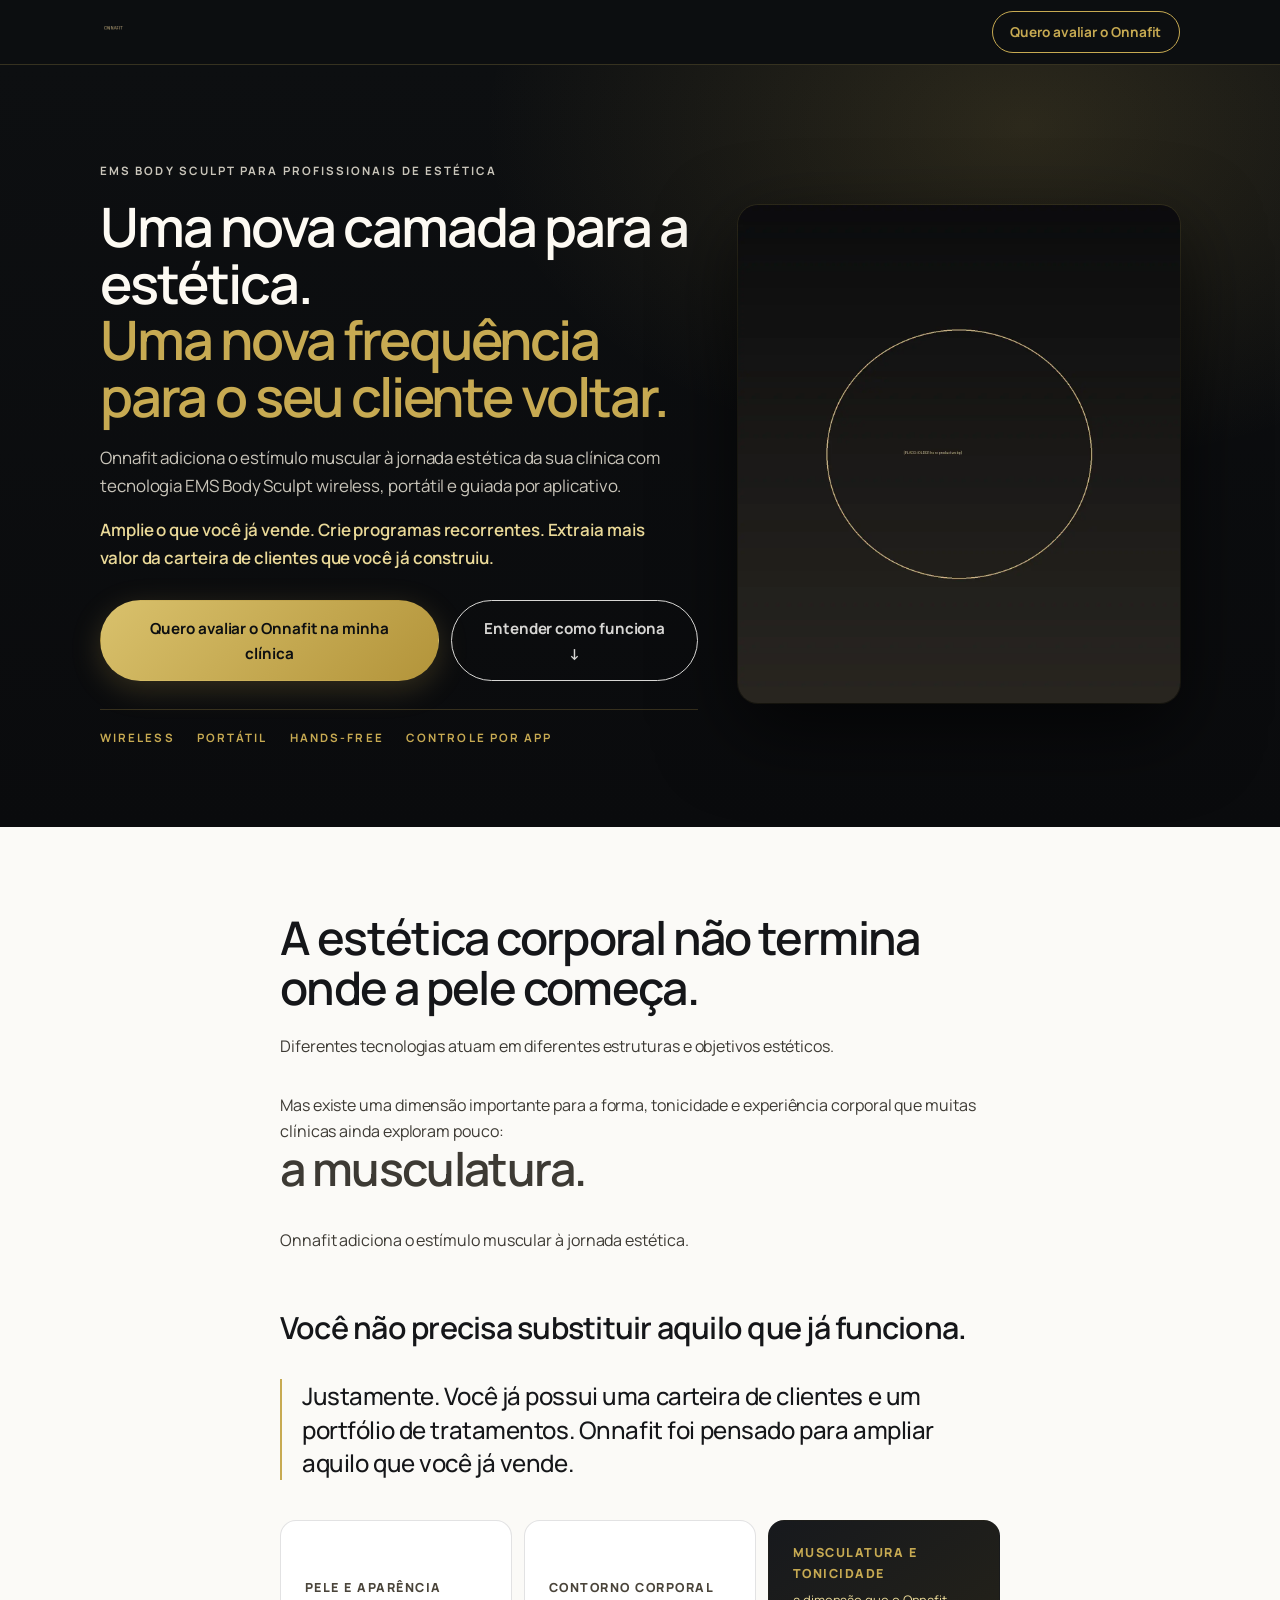
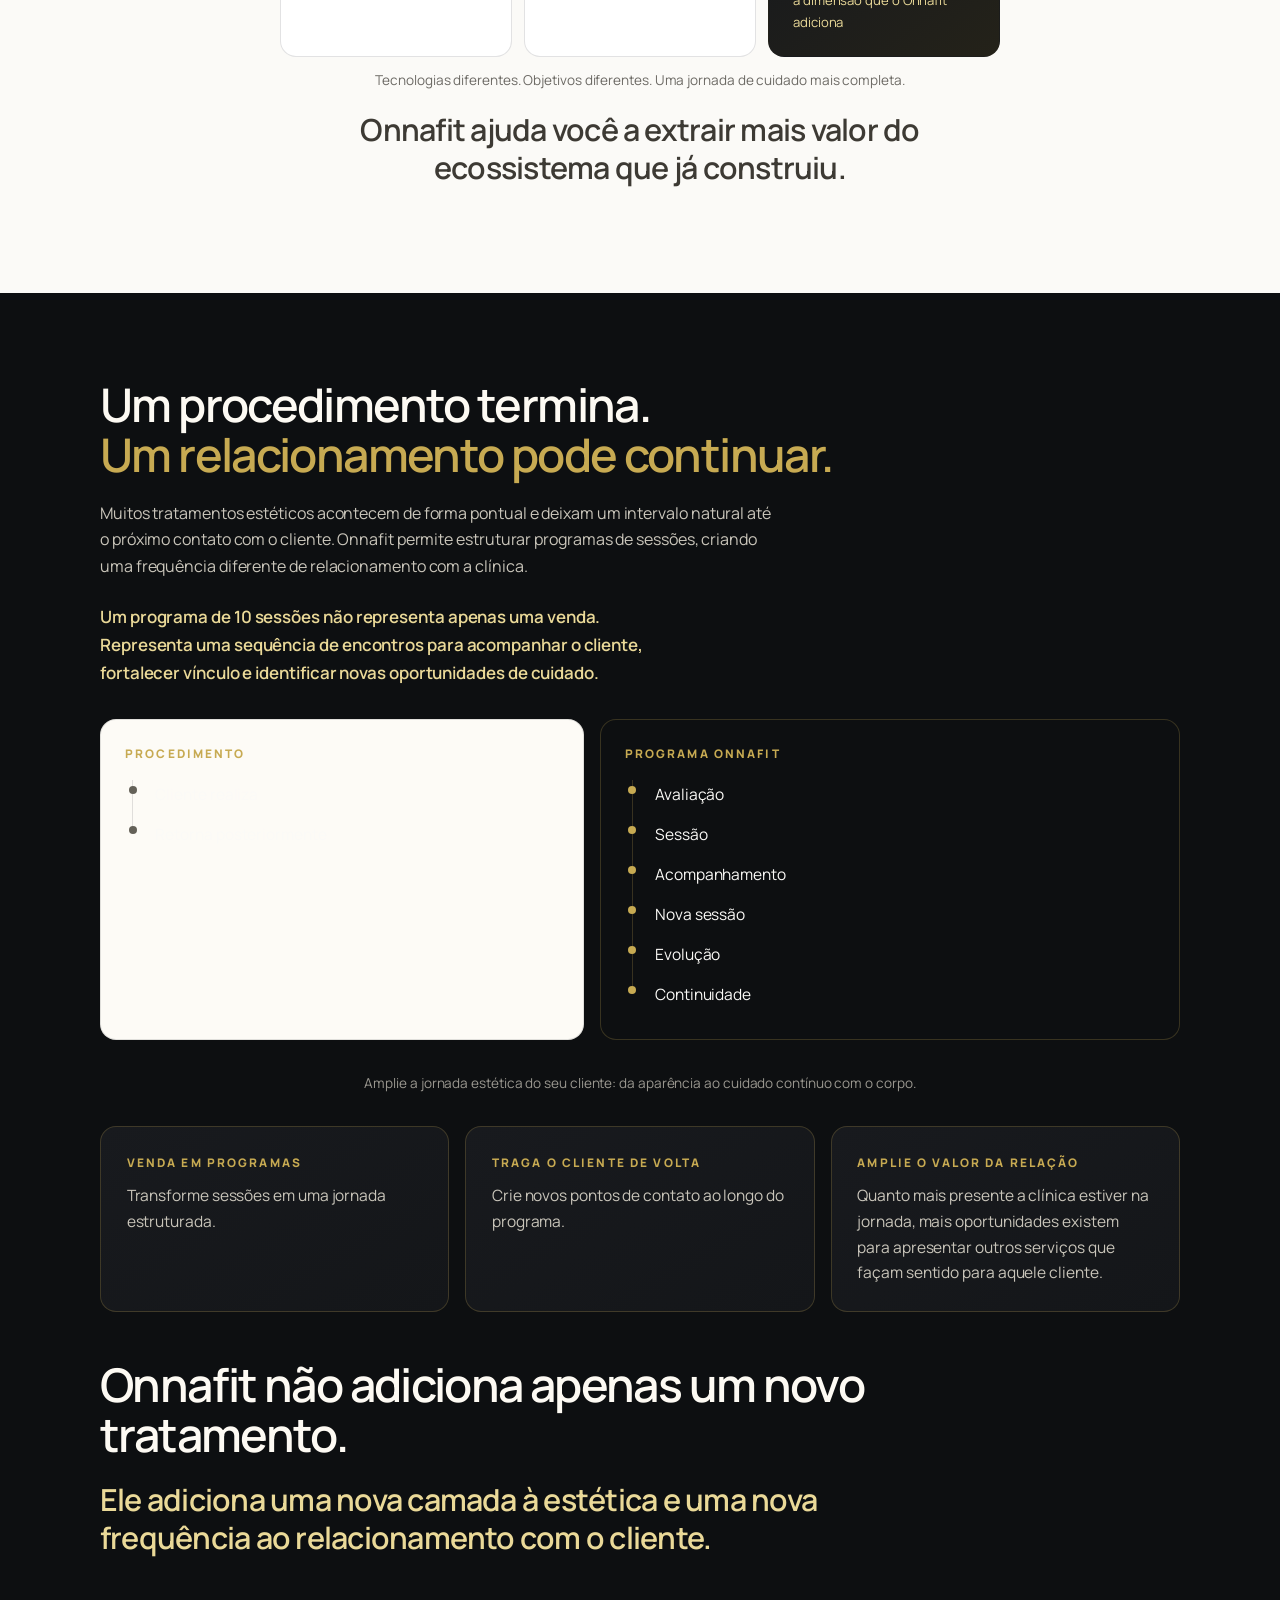
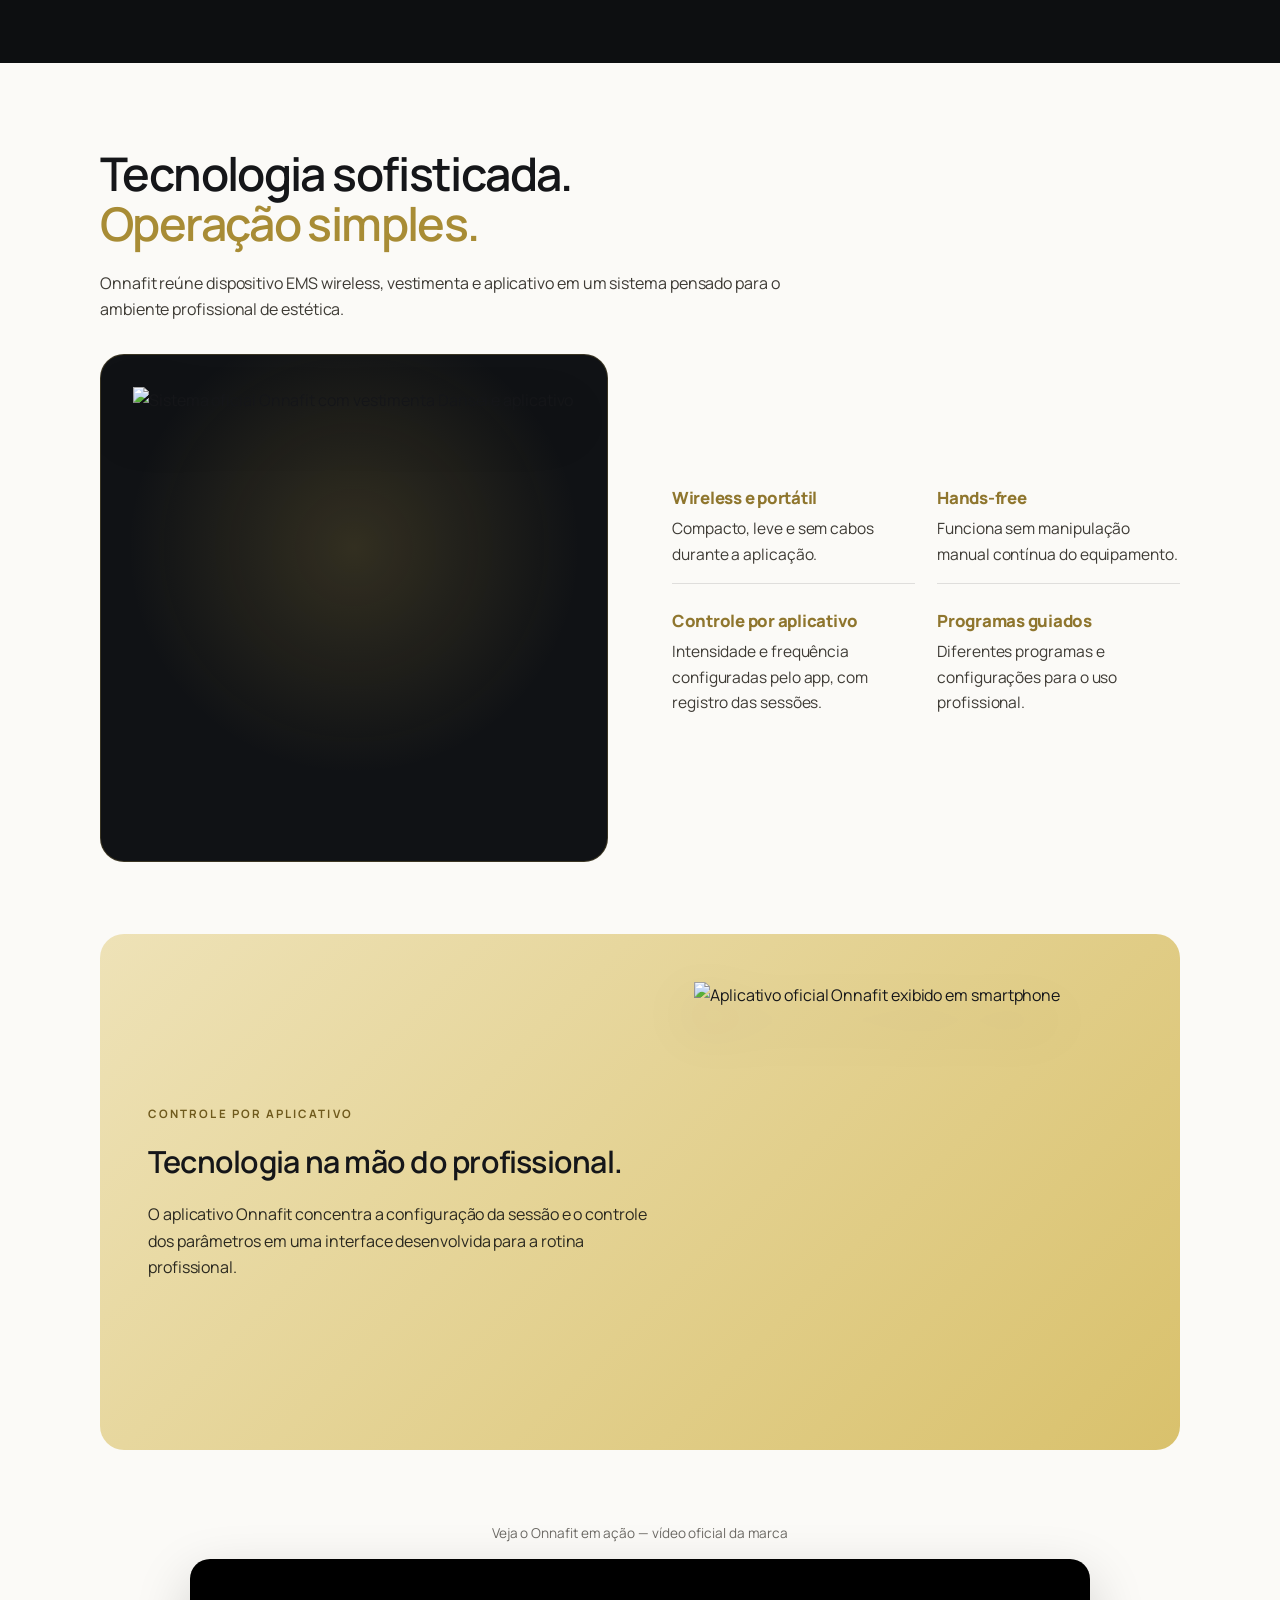
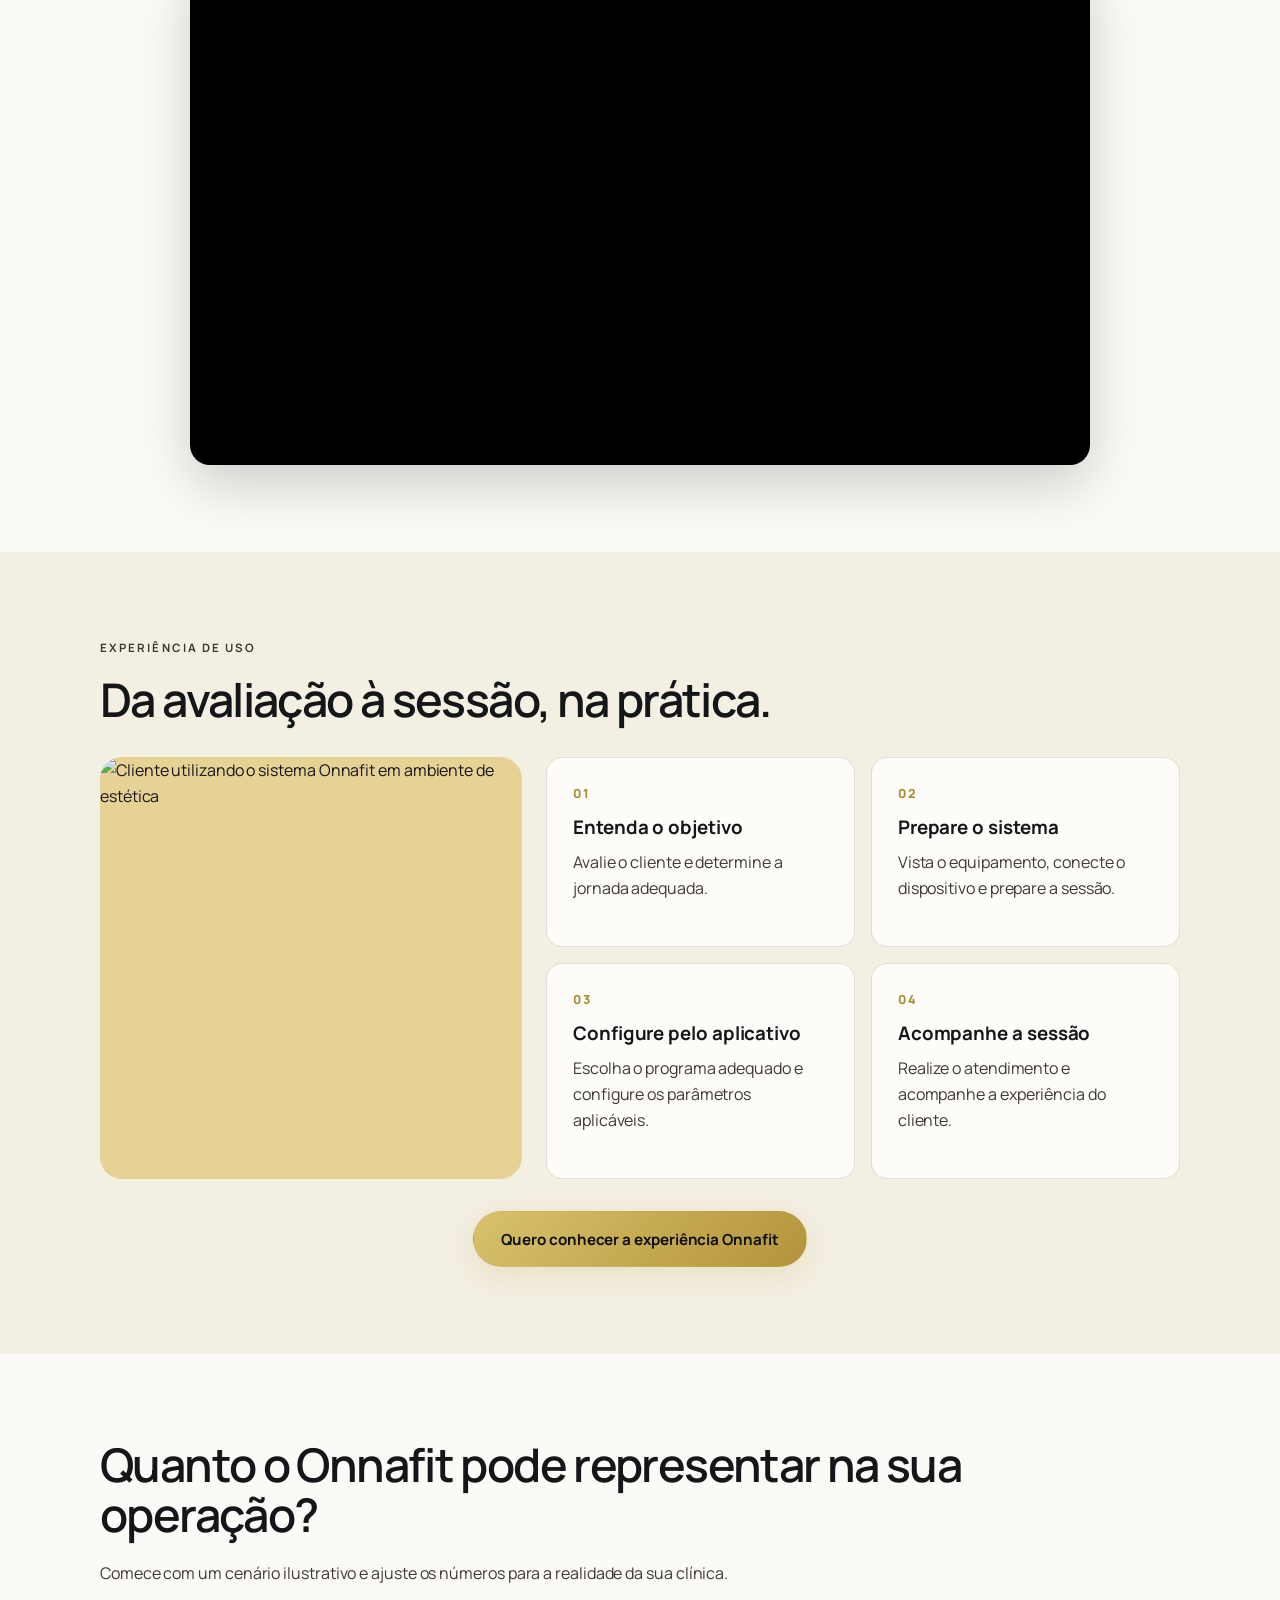
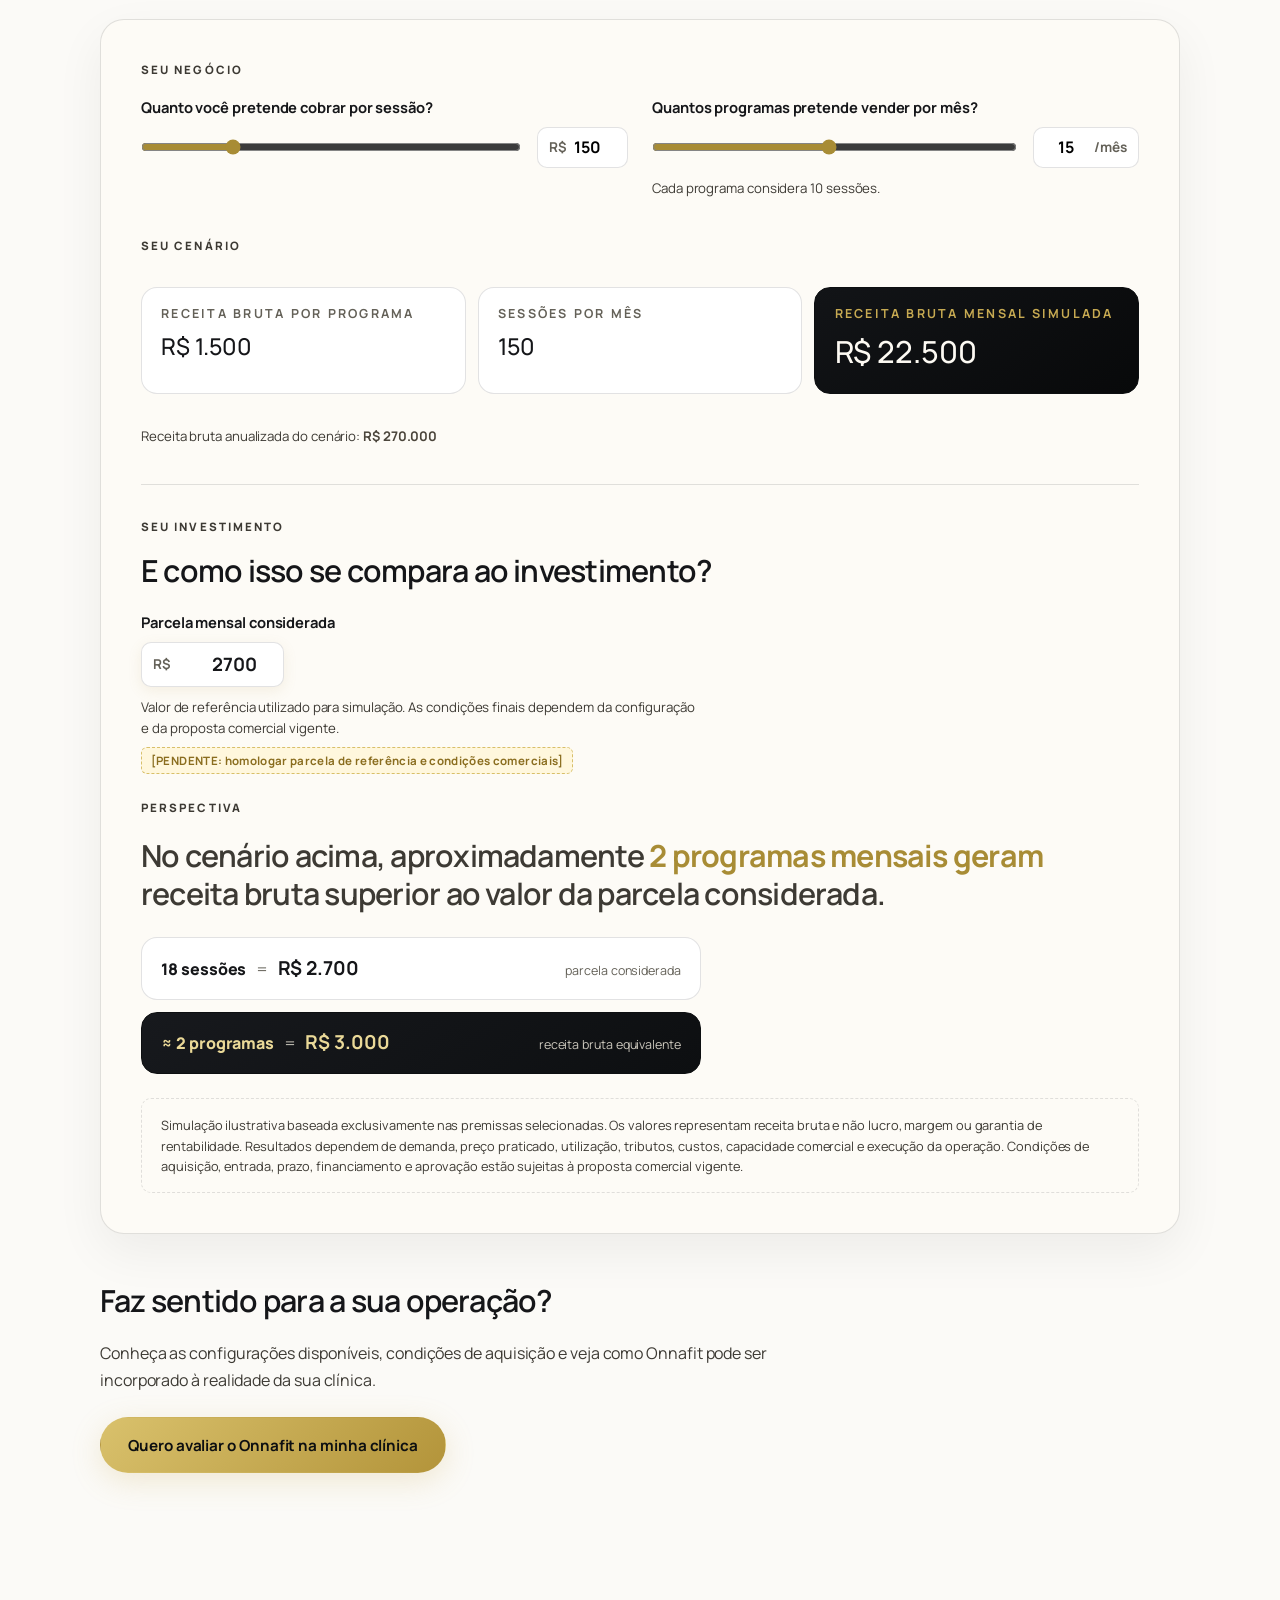
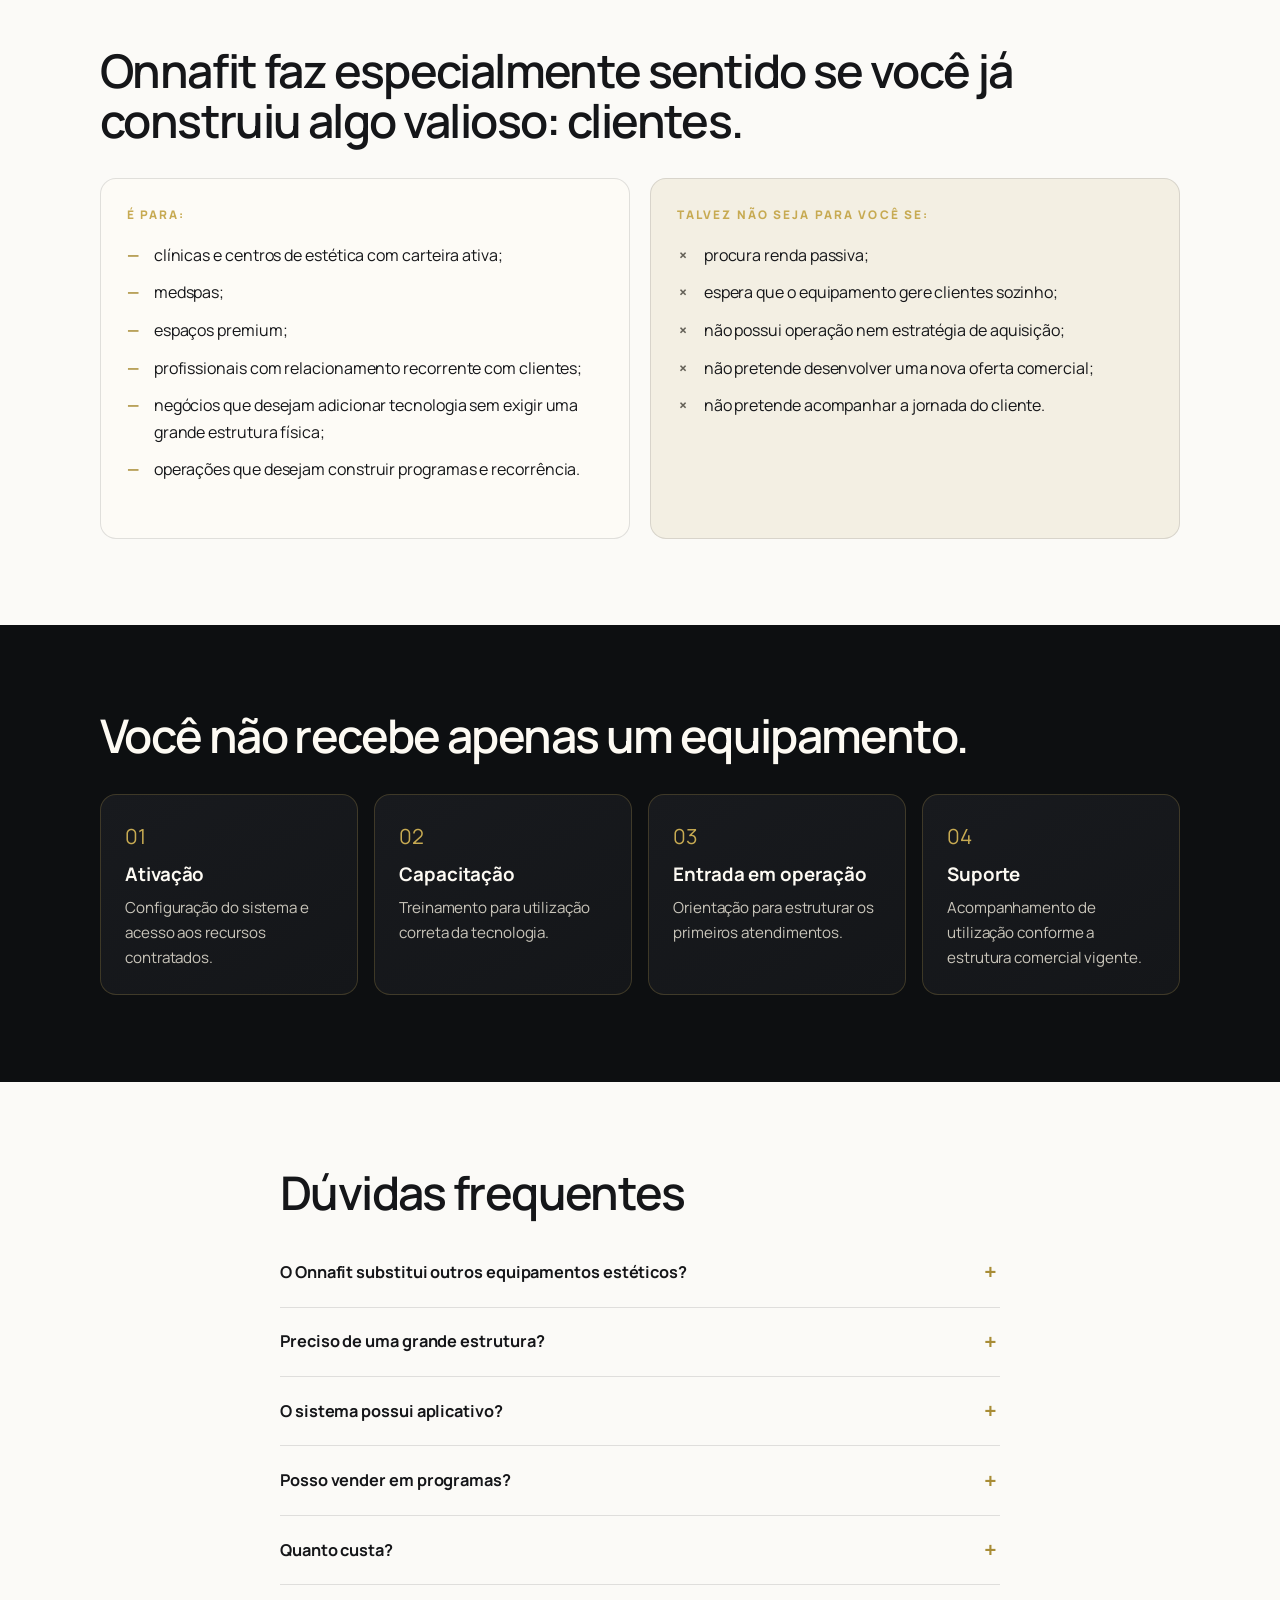
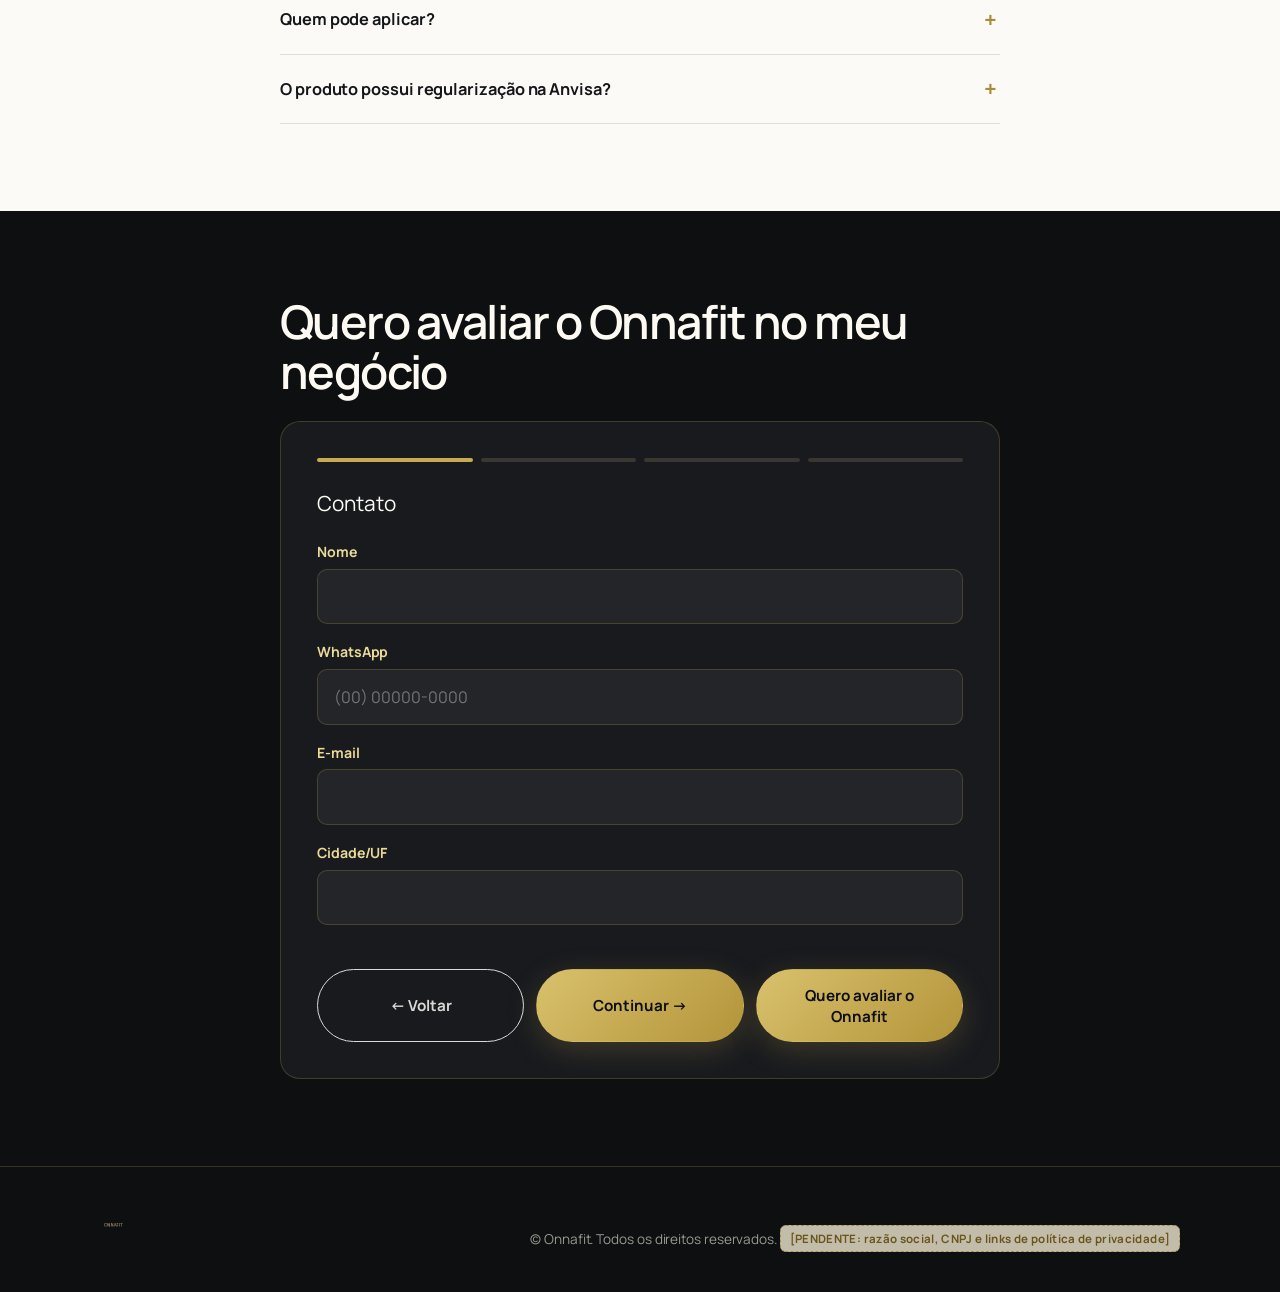
==== commit 81073a40: "Alinha identidade visual e adiciona mídia oficial Onnafit" ====
--- a/index.html
+++ b/index.html
@@ -16,8 +16,9 @@
 
   <link rel="preconnect" href="https://fonts.googleapis.com">
   <link rel="preconnect" href="https://fonts.gstatic.com" crossorigin>
-  <link rel="stylesheet" href="https://fonts.googleapis.com/css2?family=Fraunces:opsz,wght@9..144,300;9..144,400;9..144,500&family=Manrope:wght@400;500;600;700&display=swap">
+  <link rel="stylesheet" href="https://fonts.googleapis.com/css2?family=Manrope:wght@400;500;600;700;800&display=swap">
   <link rel="stylesheet" href="css/styles.css">
+  <link rel="stylesheet" href="css/brand-refresh.css">
   <link rel="preload" as="image" href="assets/hero-product.webp" fetchpriority="high">
 </head>
 <body>
@@ -66,14 +67,12 @@
       <blockquote class="pull-quote">Justamente. Você já possui uma carteira de clientes e um portfólio de tratamentos. Onnafit foi pensado para ampliar aquilo que você já vende.</blockquote>
     </div>
 
-    <!-- Visual 1 — Dimensões da estética (complementares, não hierárquicas) -->
     <div class="dimensions" aria-label="Dimensões da estética">
       <div class="dimension"><span class="dim-label">Pele e aparência</span></div>
       <div class="dimension"><span class="dim-label">Contorno corporal</span></div>
       <div class="dimension dimension-onnafit"><span class="dim-label">Musculatura e tonicidade</span><em>a dimensão que o Onnafit adiciona</em></div>
     </div>
     <p class="caption center">Tecnologias diferentes. Objetivos diferentes. Uma jornada de cuidado mais completa.</p>
-
     <p class="display-sm center accent-ink closing-line">Onnafit ajuda você a extrair mais valor do ecossistema que já construiu.</p>
   </div>
 </section>
@@ -85,42 +84,22 @@
     <p class="narrow-p">Muitos tratamentos estéticos acontecem de forma pontual e deixam um intervalo natural até o próximo contato com o cliente. Onnafit permite estruturar programas de sessões, criando uma frequência diferente de relacionamento com a clínica.</p>
     <p class="narrow-p lead strong">Um programa de 10 sessões não representa apenas uma venda. Representa uma sequência de encontros para acompanhar o cliente, fortalecer vínculo e identificar novas oportunidades de cuidado.</p>
 
-    <!-- Visual 2 — Jornada: episódico vs programa -->
     <div class="journey-compare">
       <div class="journey journey-episodic">
         <h3 class="card-tag">Procedimento</h3>
-        <ol class="journey-steps">
-          <li>Cliente realiza</li>
-          <li>Retorna posteriormente</li>
-        </ol>
+        <ol class="journey-steps"><li>Cliente realiza</li><li>Retorna posteriormente</li></ol>
       </div>
       <div class="journey journey-program">
         <h3 class="card-tag accent">Programa Onnafit</h3>
-        <ol class="journey-steps">
-          <li>Avaliação</li>
-          <li>Sessão</li>
-          <li>Acompanhamento</li>
-          <li>Nova sessão</li>
-          <li>Evolução</li>
-          <li>Continuidade</li>
-        </ol>
+        <ol class="journey-steps"><li>Avaliação</li><li>Sessão</li><li>Acompanhamento</li><li>Nova sessão</li><li>Evolução</li><li>Continuidade</li></ol>
       </div>
     </div>
     <p class="caption center">Amplie a jornada estética do seu cliente: da aparência ao cuidado contínuo com o corpo.</p>
 
     <div class="cards-3">
-      <article class="card">
-        <h3 class="card-tag">Venda em programas</h3>
-        <p>Transforme sessões em uma jornada estruturada.</p>
-      </article>
-      <article class="card">
-        <h3 class="card-tag">Traga o cliente de volta</h3>
-        <p>Crie novos pontos de contato ao longo do programa.</p>
-      </article>
-      <article class="card">
-        <h3 class="card-tag">Amplie o valor da relação</h3>
-        <p>Quanto mais presente a clínica estiver na jornada, mais oportunidades existem para apresentar outros serviços que façam sentido para aquele cliente.</p>
-      </article>
+      <article class="card"><h3 class="card-tag">Venda em programas</h3><p>Transforme sessões em uma jornada estruturada.</p></article>
+      <article class="card"><h3 class="card-tag">Traga o cliente de volta</h3><p>Crie novos pontos de contato ao longo do programa.</p></article>
+      <article class="card"><h3 class="card-tag">Amplie o valor da relação</h3><p>Quanto mais presente a clínica estiver na jornada, mais oportunidades existem para apresentar outros serviços que façam sentido para aquele cliente.</p></article>
     </div>
 
     <div class="big-statement">
@@ -137,34 +116,32 @@
     <p class="narrow-p">Onnafit reúne dispositivo EMS wireless, vestimenta e aplicativo em um sistema pensado para o ambiente profissional de estética.</p>
     <div class="product-grid">
       <div class="product-visual">
-        <!-- Visual 3 — Ecossistema. Substituir por packshot dispositivo + vestimenta + app quando produzido. -->
-        <img src="assets/hero-product.webp" alt="Ecossistema Onnafit: dispositivo, vestimenta e aplicativo" loading="lazy" width="560" height="630">
+        <img src="https://onnafit.com/wp-content/uploads/2023/12/onnafit_dansei-1024x1024.png" alt="Sistema oficial Onnafit com vestimenta Dansei e aplicativo" loading="lazy" width="1024" height="1024">
       </div>
       <div class="features">
-        <article class="feature">
-          <h3>Wireless e portátil</h3>
-          <p>Compacto, leve e sem cabos durante a aplicação.</p>
-        </article>
-        <article class="feature">
-          <h3>Hands-free</h3>
-          <p>Funciona sem manipulação manual contínua do equipamento.</p>
-        </article>
-        <article class="feature">
-          <h3>Controle por aplicativo</h3>
-          <p>Intensidade e frequência configuradas pelo app, com registro das sessões.</p>
-        </article>
-        <article class="feature">
-          <h3>Programas guiados</h3>
-          <p>Diferentes programas e configurações para o uso profissional.</p>
-        </article>
-      </div>
-    </div>
-
-    <div class="video-block">
-      <p class="caption center">Entenda o Onnafit em 2 minutos</p>
-      <video controls preload="none" poster="assets/hero-product.webp" playsinline>
-        <source src="assets/onnafit-institucional.mp4" type="video/mp4">
-      </video>
+        <article class="feature"><h3>Wireless e portátil</h3><p>Compacto, leve e sem cabos durante a aplicação.</p></article>
+        <article class="feature"><h3>Hands-free</h3><p>Funciona sem manipulação manual contínua do equipamento.</p></article>
+        <article class="feature"><h3>Controle por aplicativo</h3><p>Intensidade e frequência configuradas pelo app, com registro das sessões.</p></article>
+        <article class="feature"><h3>Programas guiados</h3><p>Diferentes programas e configurações para o uso profissional.</p></article>
+      </div>
+    </div>
+
+    <div class="app-showcase">
+      <div class="app-showcase-copy">
+        <p class="eyebrow">Controle por aplicativo</p>
+        <h3 class="display-sm">Tecnologia na mão do profissional.</h3>
+        <p>O aplicativo Onnafit concentra a configuração da sessão e o controle dos parâmetros em uma interface desenvolvida para a rotina profissional.</p>
+      </div>
+      <div class="app-showcase-visual">
+        <img src="https://onnafit.com/wp-content/uploads/2024/01/app-movil-onnafit-1024x1024.png" alt="Aplicativo oficial Onnafit exibido em smartphone" loading="lazy" width="900" height="900">
+      </div>
+    </div>
+
+    <div class="video-block video-embed">
+      <p class="caption center">Veja o Onnafit em ação — vídeo oficial da marca</p>
+      <div class="video-frame">
+        <iframe src="https://player.vimeo.com/video/911208600?autopause=0&amp;byline=0&amp;portrait=0&amp;title=0" title="Vídeo oficial Onnafit" loading="lazy" allow="autoplay; fullscreen; picture-in-picture" allowfullscreen></iframe>
+      </div>
     </div>
   </div>
 </section>
@@ -172,49 +149,24 @@
 <!-- ================= COMO FUNCIONA ================= -->
 <section class="section section-paper section-tinted" id="como-funciona">
   <div class="container">
-    <h2 class="display">Da avaliação à sessão, na prática.</h2>
-    <div class="steps-3 steps-4">
-      <article class="step">
-        <span class="step-num">01</span>
-        <h3>Entenda o objetivo</h3>
-        <p>Avalie o cliente e determine a jornada adequada.</p>
-      </article>
-      <article class="step">
-        <span class="step-num">02</span>
-        <h3>Prepare o sistema</h3>
-        <p>Vista o equipamento, conecte o dispositivo e prepare a sessão.</p>
-      </article>
-      <article class="step">
-        <span class="step-num">03</span>
-        <h3>Configure pelo aplicativo</h3>
-        <p>Escolha o programa adequado e configure os parâmetros aplicáveis.</p>
-      </article>
-      <article class="step">
-        <span class="step-num">04</span>
-        <h3>Acompanhe a sessão</h3>
-        <p>Realize o atendimento e acompanhe a experiência do cliente.</p>
-      </article>
-    </div>
-    <div class="center">
-      <a href="#formulario" class="btn btn-primary" data-cta="como_funciona">Quero conhecer a experiência Onnafit</a>
-    </div>
+    <div class="how-heading"><p class="eyebrow">Experiência de uso</p><h2 class="display">Da avaliação à sessão, na prática.</h2></div>
+    <div class="how-grid">
+      <div class="how-visual">
+        <img src="https://onnafit.com/wp-content/uploads/2024/01/dispositivo-wireless-onnafit-foto.jpg" alt="Cliente utilizando o sistema Onnafit em ambiente de estética" loading="lazy" width="800" height="800">
+      </div>
+      <div class="steps-3 steps-4">
+        <article class="step"><span class="step-num">01</span><h3>Entenda o objetivo</h3><p>Avalie o cliente e determine a jornada adequada.</p></article>
+        <article class="step"><span class="step-num">02</span><h3>Prepare o sistema</h3><p>Vista o equipamento, conecte o dispositivo e prepare a sessão.</p></article>
+        <article class="step"><span class="step-num">03</span><h3>Configure pelo aplicativo</h3><p>Escolha o programa adequado e configure os parâmetros aplicáveis.</p></article>
+        <article class="step"><span class="step-num">04</span><h3>Acompanhe a sessão</h3><p>Realize o atendimento e acompanhe a experiência do cliente.</p></article>
+      </div>
+    </div>
+    <div class="center how-cta"><a href="#formulario" class="btn btn-primary" data-cta="como_funciona">Quero conhecer a experiência Onnafit</a></div>
   </div>
 </section>
 
 <!-- ================= VERSATILIDADE — OCULTA ATÉ HOMOLOGAÇÃO ==================
-     [DEV] Seção removida da renderização até que os protocolos brasileiros e os
-     respectivos claims estejam homologados (técnico + regulatório + comercial).
-     Não publicar cards [PENDENTE]. Estrutura preservada abaixo para reinserção.
-
-<section class="section section-paper" id="versatilidade">
-  <div class="container">
-    <h2 class="display">Uma tecnologia. Diferentes experiências de cuidado corporal.</h2>
-    <p class="narrow-p">Onnafit possui uma biblioteca de programas para diferentes formas de aplicação profissional.</p>
-    <div class="cards-3 cards-compact">
-      [inserir apenas categorias homologadas]
-    </div>
-  </div>
-</section>
+     Seção removida até que os protocolos brasileiros e respectivos claims estejam homologados.
 ============================================================================= -->
 
 <!-- ================= CALCULADORA ================= -->
@@ -224,7 +176,6 @@
     <p class="narrow-p">Comece com um cenário ilustrativo e ajuste os números para a realidade da sua clínica.</p>
 
     <div class="calc" id="calc">
-      <!-- 1. SEU NEGÓCIO -->
       <p class="calc-group-label">Seu negócio</p>
       <div class="calc-inputs">
         <div class="calc-field">
@@ -244,7 +195,6 @@
         </div>
       </div>
 
-      <!-- 2. SEU CENÁRIO -->
       <p class="calc-group-label">Seu cenário</p>
       <div class="calc-results" aria-live="polite">
         <div class="result"><span class="result-label">Receita bruta por programa</span><strong id="r-program">R$ 1.500</strong></div>
@@ -253,7 +203,6 @@
       </div>
       <p class="calc-hint">Receita bruta anualizada do cenário: <strong id="r-year">R$ 270.000</strong></p>
 
-      <!-- 3. SEU INVESTIMENTO -->
       <div class="calc-divider">
         <p class="calc-group-label">Seu investimento</p>
         <h3 class="display-sm">E como isso se compara ao investimento?</h3>
@@ -264,7 +213,6 @@
         </div>
       </div>
 
-      <!-- 4. PERSPECTIVA -->
       <div class="calc-perspective">
         <p class="calc-group-label">Perspectiva</p>
         <p class="display-sm" id="p-text">No cenário acima, aproximadamente <strong class="accent-ink">2 programas mensais</strong> geram receita bruta superior ao valor da parcela considerada.</p>
@@ -277,7 +225,6 @@
       <p class="disclaimer">Simulação ilustrativa baseada exclusivamente nas premissas selecionadas. Os valores representam receita bruta e não lucro, margem ou garantia de rentabilidade. Resultados dependem de demanda, preço praticado, utilização, tributos, custos, capacidade comercial e execução da operação. Condições de aquisição, entrada, prazo, financiamento e aprovação estão sujeitas à proposta comercial vigente.</p>
     </div>
 
-    <!-- CTA pós-calculadora -->
     <div class="post-calc">
       <h3 class="display-sm">Faz sentido para a sua operação?</h3>
       <p class="narrow-p">Conheça as configurações disponíveis, condições de aquisição e veja como Onnafit pode ser incorporado à realidade da sua clínica.</p>
@@ -286,24 +233,10 @@
   </div>
 </section>
 
-<!-- ================= PROVAS ================= -->
-<section class="section section-dark" id="cases">
-  <div class="container">
-    <h2 class="display">Veja como profissionais estão incorporando Onnafit às suas operações.</h2>
-    <div class="video-row">
-      <!-- Depoimentos reais existentes. [DEV] Produzir posters (depoimento-N-poster.webp) antes de publicar. -->
-      <video controls preload="none" poster="assets/depoimento-1-poster.webp" playsinline><source src="assets/depoimento-1.mp4" type="video/mp4"></video>
-      <video controls preload="none" poster="assets/depoimento-2-poster.webp" playsinline><source src="assets/depoimento-2.mp4" type="video/mp4"></video>
-      <video controls preload="none" poster="assets/depoimento-3-poster.webp" playsinline><source src="assets/depoimento-3.mp4" type="video/mp4"></video>
-    </div>
-    <!-- =============== CASES ESTRUTURADOS — REINSERIR QUANDO EXISTIREM DADOS REAIS ===============
-         [DEV] Não publicar cards vazios. Formato aprovado por case:
-         Perfil do negócio (clínica/medspa/profissional) · Localização · Como utiliza o Onnafit ·
-         Modelo comercial · Indicador real (programas vendidos, sessões/mês, ticket médio,
-         utilização, % da carteira, recorrência ou tempo de implantação). Não inventar números.
-    ============================================================================================ -->
-  </div>
-</section>
+<!-- ================= PROVAS / CASES =================
+     Oculto nesta versão de teste até a entrega dos depoimentos/cases brasileiros reais.
+     Não renderizar placeholders ou vídeos ausentes.
+===================================================== -->
 
 <!-- ================= PARA QUEM É ================= -->
 <section class="section section-paper" id="para-quem">
@@ -313,22 +246,13 @@
       <div class="fit-col">
         <h3 class="card-tag">É para:</h3>
         <ul class="check-list">
-          <li>clínicas e centros de estética com carteira ativa;</li>
-          <li>medspas;</li>
-          <li>espaços premium;</li>
-          <li>profissionais com relacionamento recorrente com clientes;</li>
-          <li>negócios que desejam adicionar tecnologia sem exigir uma grande estrutura física;</li>
-          <li>operações que desejam construir programas e recorrência.</li>
+          <li>clínicas e centros de estética com carteira ativa;</li><li>medspas;</li><li>espaços premium;</li><li>profissionais com relacionamento recorrente com clientes;</li><li>negócios que desejam adicionar tecnologia sem exigir uma grande estrutura física;</li><li>operações que desejam construir programas e recorrência.</li>
         </ul>
       </div>
       <div class="fit-col fit-not">
         <h3 class="card-tag">Talvez não seja para você se:</h3>
         <ul class="x-list">
-          <li>procura renda passiva;</li>
-          <li>espera que o equipamento gere clientes sozinho;</li>
-          <li>não possui operação nem estratégia de aquisição;</li>
-          <li>não pretende desenvolver uma nova oferta comercial;</li>
-          <li>não pretende acompanhar a jornada do cliente.</li>
+          <li>procura renda passiva;</li><li>espera que o equipamento gere clientes sozinho;</li><li>não possui operação nem estratégia de aquisição;</li><li>não pretende desenvolver uma nova oferta comercial;</li><li>não pretende acompanhar a jornada do cliente.</li>
         </ul>
       </div>
     </div>
@@ -339,26 +263,12 @@
 <section class="section section-dark" id="implementacao">
   <div class="container">
     <h2 class="display">Você não recebe apenas um equipamento.</h2>
-    <!-- Visual 5 — Implementação -->
     <div class="impl-steps">
-      <article class="impl">
-        <h3>Ativação</h3>
-        <p>Configuração do sistema e acesso aos recursos contratados.</p>
-      </article>
-      <article class="impl">
-        <h3>Capacitação</h3>
-        <p>Treinamento para utilização correta da tecnologia.</p>
-      </article>
-      <article class="impl">
-        <h3>Entrada em operação</h3>
-        <p>Orientação para estruturar os primeiros atendimentos.</p>
-      </article>
-      <article class="impl">
-        <h3>Suporte</h3>
-        <p>Acompanhamento de utilização conforme a estrutura comercial vigente.</p>
-      </article>
-    </div>
-    <!-- [DEV] Não publicar cronograma "Dia 1 / Semana 1 / Mês 1" sem SLA comercial formal. -->
+      <article class="impl"><h3>Ativação</h3><p>Configuração do sistema e acesso aos recursos contratados.</p></article>
+      <article class="impl"><h3>Capacitação</h3><p>Treinamento para utilização correta da tecnologia.</p></article>
+      <article class="impl"><h3>Entrada em operação</h3><p>Orientação para estruturar os primeiros atendimentos.</p></article>
+      <article class="impl"><h3>Suporte</h3><p>Acompanhamento de utilização conforme a estrutura comercial vigente.</p></article>
+    </div>
   </div>
 </section>
 
@@ -366,35 +276,13 @@
 <section class="section section-paper" id="faq">
   <div class="container narrow">
     <h2 class="display">Dúvidas frequentes</h2>
-    <details class="faq-item">
-      <summary>O Onnafit substitui outros equipamentos estéticos?</summary>
-      <p>Não é essa a proposta. Onnafit adiciona o estímulo muscular à jornada corporal e pode coexistir operacionalmente com outros serviços da clínica, respeitando indicação e compatibilidade profissional.</p>
-    </details>
-    <details class="faq-item">
-      <summary>Preciso de uma grande estrutura?</summary>
-      <p>Onnafit é compacto, portátil e wireless, exigindo menos espaço físico do que equipamentos de grande porte.</p>
-    </details>
-    <details class="faq-item">
-      <summary>O sistema possui aplicativo?</summary>
-      <p>Sim. O aplicativo permite controlar parâmetros como intensidade e frequência e registra informações relacionadas às sessões.</p>
-    </details>
-    <details class="faq-item">
-      <summary>Posso vender em programas?</summary>
-      <p>Sim. A estrutura comercial pode utilizar sessões avulsas ou programas, de acordo com a estratégia do negócio.</p>
-    </details>
-    <details class="faq-item">
-      <summary>Quanto custa?</summary>
-      <p>Existem diferentes condições e configurações comerciais. Como referência, determinadas condições de aquisição podem resultar em compromisso mensal próximo a <strong>R$ 2.700</strong>. A condição final depende da proposta comercial vigente.</p>
-    </details>
-    <details class="faq-item">
-      <summary>Quem pode aplicar?</summary>
-      <p>O uso deve respeitar a habilitação profissional, legislação aplicável, instruções de uso e requisitos do produto. A Lei 13.643/2018 estabelece competências relacionadas ao exercício profissional de Esteticista e faz referência à utilização de equipamentos específicos de estética regularizados na Anvisa.</p>
-    </details>
-    <details class="faq-item">
-      <summary>O produto possui regularização na Anvisa?</summary>
-      <p><span class="dev-marker">[PENDENTE: publicar somente após inserir número e titular da regularização específica do produto comercializado no Brasil]</span></p>
-      <p>A Anvisa disponibiliza consulta pública para confirmação de dispositivos médicos regularizados.</p>
-    </details>
+    <details class="faq-item"><summary>O Onnafit substitui outros equipamentos estéticos?</summary><p>Não é essa a proposta. Onnafit adiciona o estímulo muscular à jornada corporal e pode coexistir operacionalmente com outros serviços da clínica, respeitando indicação e compatibilidade profissional.</p></details>
+    <details class="faq-item"><summary>Preciso de uma grande estrutura?</summary><p>Onnafit é compacto, portátil e wireless, exigindo menos espaço físico do que equipamentos de grande porte.</p></details>
+    <details class="faq-item"><summary>O sistema possui aplicativo?</summary><p>Sim. O aplicativo permite controlar parâmetros como intensidade e frequência e registra informações relacionadas às sessões.</p></details>
+    <details class="faq-item"><summary>Posso vender em programas?</summary><p>Sim. A estrutura comercial pode utilizar sessões avulsas ou programas, de acordo com a estratégia do negócio.</p></details>
+    <details class="faq-item"><summary>Quanto custa?</summary><p>Existem diferentes condições e configurações comerciais. Como referência, determinadas condições de aquisição podem resultar em compromisso mensal próximo a <strong>R$ 2.700</strong>. A condição final depende da proposta comercial vigente.</p></details>
+    <details class="faq-item"><summary>Quem pode aplicar?</summary><p>O uso deve respeitar a habilitação profissional, legislação aplicável, instruções de uso e requisitos do produto. A Lei 13.643/2018 estabelece competências relacionadas ao exercício profissional de Esteticista e faz referência à utilização de equipamentos específicos de estética regularizados na Anvisa.</p></details>
+    <details class="faq-item"><summary>O produto possui regularização na Anvisa?</summary><p><span class="dev-marker">[PENDENTE: publicar somente após inserir número e titular da regularização específica do produto comercializado no Brasil]</span></p><p>A Anvisa disponibiliza consulta pública para confirmação de dispositivos médicos regularizados.</p></details>
   </div>
 </section>
 
@@ -403,14 +291,8 @@
   <div class="container narrow">
     <h2 class="display">Quero avaliar o Onnafit no meu negócio</h2>
     <form id="lead-form" novalidate>
-      <div class="form-progress" aria-hidden="true">
-        <span class="progress-dot active" data-dot="1"></span>
-        <span class="progress-dot" data-dot="2"></span>
-        <span class="progress-dot" data-dot="3"></span>
-        <span class="progress-dot" data-dot="4"></span>
-      </div>
-
-      <!-- ETAPA 1 — Contato -->
+      <div class="form-progress" aria-hidden="true"><span class="progress-dot active" data-dot="1"></span><span class="progress-dot" data-dot="2"></span><span class="progress-dot" data-dot="3"></span><span class="progress-dot" data-dot="4"></span></div>
+
       <fieldset class="form-step active" data-step="1">
         <legend>Contato</legend>
         <div class="field"><label for="f-nome">Nome</label><input type="text" id="f-nome" name="nome" autocomplete="name" required></div>
@@ -419,7 +301,6 @@
         <div class="field"><label for="f-cidade">Cidade/UF</label><input type="text" id="f-cidade" name="cidade_uf" autocomplete="address-level2" required></div>
       </fieldset>
 
-      <!-- ETAPA 2 — Negócio -->
       <fieldset class="form-step" data-step="2">
         <legend>Qual descreve melhor sua operação?</legend>
         <div class="radio-cards" role="radiogroup">
@@ -430,7 +311,6 @@
         </div>
       </fieldset>
 
-      <!-- ETAPA 3 — Situação atual -->
       <fieldset class="form-step" data-step="3">
         <legend>Situação atual</legend>
         <p class="field-label">Você já possui carteira ativa de clientes?</p>
@@ -446,7 +326,6 @@
         </div>
       </fieldset>
 
-      <!-- ETAPA 4 — Momento -->
       <fieldset class="form-step" data-step="4">
         <legend>Quando pretende implementar uma nova tecnologia?</legend>
         <div class="radio-cards" role="radiogroup">
@@ -454,41 +333,21 @@
           <label class="radio-card"><input type="radio" name="momento" value="Próximos 3 meses"><span>Próximos 3 meses</span></label>
           <label class="radio-card"><input type="radio" name="momento" value="Estou pesquisando"><span>Estou pesquisando</span></label>
         </div>
-        <p class="privacy-note">
-          Ao enviar, você concorda que utilizemos seus dados para contato comercial sobre o Onnafit, conforme nossa
-          <a href="#" id="privacy-link">política de privacidade</a>.
-          <span class="dev-marker">[PENDENTE: URL da política de privacidade]</span>
-        </p>
+        <p class="privacy-note">Ao enviar, você concorda que utilizemos seus dados para contato comercial sobre o Onnafit, conforme nossa <a href="#" id="privacy-link">política de privacidade</a>. <span class="dev-marker">[PENDENTE: URL da política de privacidade]</span></p>
       </fieldset>
 
-      <!-- Honeypot anti-spam (não remover; deve permanecer vazio) -->
       <div class="hp-field" aria-hidden="true"><label>Website<input type="text" name="website" tabindex="-1" autocomplete="off"></label></div>
-
-      <div class="form-nav">
-        <button type="button" class="btn btn-ghost" id="form-prev" hidden>← Voltar</button>
-        <button type="button" class="btn btn-primary" id="form-next">Continuar →</button>
-        <button type="submit" class="btn btn-primary" id="form-submit" hidden>Quero avaliar o Onnafit</button>
-      </div>
+      <div class="form-nav"><button type="button" class="btn btn-ghost" id="form-prev" hidden>← Voltar</button><button type="button" class="btn btn-primary" id="form-next">Continuar →</button><button type="submit" class="btn btn-primary" id="form-submit" hidden>Quero avaliar o Onnafit</button></div>
       <p class="form-error" id="form-error" role="alert" hidden>Preencha os campos destacados para continuar.</p>
-
-      <!-- Estado de falha de envio: dados preservados, retry habilitado -->
-      <div class="form-fail" id="form-fail" role="alert" hidden>
-        <p><strong>Não foi possível enviar suas informações.</strong> Nada foi perdido — verifique sua conexão e tente novamente.</p>
-        <a href="#" class="btn btn-outline btn-sm" id="whatsapp-fallback" target="_blank" rel="noopener" hidden data-cta="whatsapp_contingencia">Prefiro falar direto no WhatsApp</a>
-      </div>
+      <div class="form-fail" id="form-fail" role="alert" hidden><p><strong>Não foi possível enviar suas informações.</strong> Nada foi perdido — verifique sua conexão e tente novamente.</p><a href="#" class="btn btn-outline btn-sm" id="whatsapp-fallback" target="_blank" rel="noopener" hidden data-cta="whatsapp_contingencia">Prefiro falar direto no WhatsApp</a></div>
     </form>
 
-    <!-- Tela final — exibida SOMENTE após confirmação HTTP 2xx do endpoint -->
     <div id="form-success" hidden>
-      <h3 class="display">Obrigado.</h3>
-      <p>Recebemos suas informações.</p>
-      <p>Nossa equipe irá avaliar seu perfil para apresentar a configuração e o modelo comercial mais adequados à sua operação.</p>
-      <a href="#" class="btn btn-primary" id="whatsapp-btn" target="_blank" rel="noopener" hidden data-cta="whatsapp_final">Falar com especialista no WhatsApp</a>
-    </div>
-  </div>
-</section>
-
-<!-- ================= FOOTER ================= -->
+      <h3 class="display">Obrigado.</h3><p>Recebemos suas informações.</p><p>Nossa equipe irá avaliar seu perfil para apresentar a configuração e o modelo comercial mais adequados à sua operação.</p><a href="#" class="btn btn-primary" id="whatsapp-btn" target="_blank" rel="noopener" hidden data-cta="whatsapp_final">Falar com especialista no WhatsApp</a>
+    </div>
+  </div>
+</section>
+
 <footer class="site-footer">
   <div class="container footer-inner">
     <img src="assets/onnafit-logo.webp" alt="Onnafit" class="logo" width="110" height="30" loading="lazy">
@@ -496,11 +355,7 @@
   </div>
 </footer>
 
-<!-- Sticky CTA (mobile) -->
-<div class="sticky-cta" id="sticky-cta" hidden>
-  <a href="#formulario" class="btn btn-primary btn-block" data-cta="sticky">Quero avaliar o Onnafit</a>
-</div>
-
+<div class="sticky-cta" id="sticky-cta" hidden><a href="#formulario" class="btn btn-primary btn-block" data-cta="sticky">Quero avaliar o Onnafit</a></div>
 <script src="js/main.js" defer></script>
 </body>
 </html>
--- a/css/brand-refresh.css
+++ b/css/brand-refresh.css
@@ -0,0 +1,150 @@
+/* ============================================================
+   ONNAFIT — Brand refresh / visual identity test
+   Derived from the manufacturer's current visual language:
+   black + warm gold + white, modern sans-serif, product-led UI.
+   Loaded after styles.css to preserve all functional rules.
+   ============================================================ */
+
+:root {
+  --black: #0d0f11;
+  --black-soft: #121417;
+  --black-card: #181a1e;
+  --champagne: #c7aa52;
+  --champagne-soft: #ead998;
+  --champagne-deep: #a88c35;
+  --paper: #fbfaf7;
+  --paper-tint: #f3efe3;
+  --ink: #151619;
+  --ink-muted: #646158;
+  --white-muted: #c9c5ba;
+  --line-dark: rgba(199, 170, 82, 0.23);
+  --line-light: rgba(21, 22, 25, 0.12);
+  --radius: 16px;
+  --font-display: "Manrope", -apple-system, "Segoe UI", sans-serif;
+  --font-body: "Manrope", -apple-system, "Segoe UI", sans-serif;
+}
+
+body { letter-spacing: -0.005em; }
+
+.display,
+.display-sm,
+.hero h1,
+blockquote.pull-quote,
+.step-num,
+.impl::before,
+.result strong,
+.equiv-row strong,
+.form-step legend,
+.calc-num-lg input { font-family: var(--font-display); }
+
+.display { font-weight: 600; letter-spacing: -0.035em; line-height: 1.08; }
+.display-sm { font-weight: 600; letter-spacing: -0.025em; }
+.hero h1 { font-weight: 600; letter-spacing: -0.04em; line-height: 1.04; }
+blockquote.pull-quote { font-weight: 500; letter-spacing: -0.018em; }
+
+.section { padding: clamp(3.25rem, 7.5vw, 5.4rem) 0; }
+.section-paper p { color: #3d3a34; }
+.site-header { background: rgba(13, 15, 17, 0.91); }
+
+.btn-primary {
+  background: linear-gradient(135deg, #d9c16c 0%, #b3943a 100%);
+  box-shadow: 0 8px 30px rgba(199, 170, 82, 0.22);
+}
+.btn-primary:hover { box-shadow: 0 10px 34px rgba(199, 170, 82, 0.34); }
+
+.hero {
+  background:
+    radial-gradient(820px 520px at 80% 8%, rgba(199, 170, 82, 0.17), transparent 66%),
+    linear-gradient(180deg, #0d0f11 0%, #0a0b0d 100%);
+}
+.hero-visual img {
+  border-radius: 20px;
+  box-shadow: 0 28px 80px rgba(0, 0, 0, 0.64), 0 0 0 1px rgba(199, 170, 82, 0.12);
+}
+.eyebrow,.card-tag,.calc-group-label,.result-label { letter-spacing: 0.18em; }
+.dimension { background: #ffffff; }
+.dimension-onnafit { background: linear-gradient(145deg, #17191d 0%, #242219 100%); }
+.card,.impl { background: linear-gradient(150deg, #181a1e 0%, #141619 100%); }
+
+.product-grid { gap: clamp(2rem, 5vw, 4rem); }
+.product-visual {
+  min-height: 420px;
+  display: grid;
+  place-items: center;
+  border-radius: 24px;
+  padding: clamp(1.2rem, 3vw, 2rem);
+  background:
+    radial-gradient(circle at 50% 38%, rgba(199, 170, 82, 0.19), transparent 56%),
+    #101215;
+  border: 1px solid var(--line-dark);
+  overflow: hidden;
+}
+.product-visual img {
+  width: 100%;
+  max-width: 560px;
+  border-radius: 0;
+  filter: drop-shadow(0 18px 26px rgba(0, 0, 0, 0.25));
+}
+.feature { border-bottom: 1px solid var(--line-light); padding-bottom: 1rem; }
+.feature:last-child,.feature:nth-last-child(2) { border-bottom-color: transparent; }
+.feature h3 { color: #8f762e; font-weight: 800; letter-spacing: -0.015em; }
+
+.app-showcase {
+  display: grid; gap: 1.5rem; align-items: center;
+  margin: clamp(2.5rem, 6vw, 4.5rem) 0 0;
+  padding: clamp(1.5rem, 4vw, 3rem);
+  border-radius: 24px;
+  background: linear-gradient(135deg, #eee2b7 0%, #d9c16c 100%);
+  overflow: hidden;
+}
+.app-showcase .eyebrow { color: #6f5a1d; }
+.app-showcase-copy p:not(.eyebrow) { color: #2a281f; max-width: 34em; }
+.app-showcase-visual { display: grid; place-items: center; min-height: 300px; }
+.app-showcase-visual img {
+  width: min(100%, 420px);
+  filter: drop-shadow(0 24px 26px rgba(38, 32, 13, 0.22));
+}
+
+.video-block { margin-top: clamp(2.5rem, 6vw, 4.5rem); }
+.video-frame {
+  width: 100%; max-width: 900px; margin: 0 auto;
+  aspect-ratio: 16 / 9; overflow: hidden; border-radius: 20px;
+  background: #000; box-shadow: 0 20px 55px rgba(0, 0, 0, 0.18);
+}
+.video-frame iframe { width: 100%; height: 100%; border: 0; display: block; }
+
+.how-heading { max-width: 760px; margin-bottom: 2rem; }
+.how-grid { display: grid; gap: 1.5rem; align-items: stretch; }
+.how-visual {
+  border-radius: 22px; overflow: hidden; min-height: 340px; background: #e6d295;
+}
+.how-visual img { width: 100%; height: 100%; object-fit: cover; }
+.how-grid .steps-3 { margin: 0; }
+.how-grid .step { background: rgba(255, 255, 255, 0.78); }
+.how-grid .step-num { font-size: 0.78rem; font-weight: 800; letter-spacing: 0.15em; }
+.how-cta { margin-top: 2rem; }
+
+.calc { border-radius: 24px; box-shadow: 0 18px 50px rgba(21, 22, 25, 0.06); }
+.calc-input-row input[type="range"] { accent-color: var(--champagne-deep); }
+.result-hero { background: linear-gradient(145deg, #121417 0%, #08090a 100%); }
+.equiv-accent { background: linear-gradient(145deg, #17191d 0%, #0d0f11 100%); }
+.calc-num-lg { background: #fff; }
+
+#cases:empty { display: none; }
+
+@media (min-width: 760px) {
+  .app-showcase { grid-template-columns: 1.05fr 0.95fr; }
+  .how-grid { grid-template-columns: minmax(300px, 0.8fr) minmax(0, 1.2fr); }
+}
+@media (min-width: 960px) {
+  .product-grid { grid-template-columns: 1fr 1fr; }
+  .how-grid .steps-4 { grid-template-columns: 1fr 1fr; }
+}
+@media (max-width: 639px) {
+  .section { padding: 3.2rem 0; }
+  .hero { padding-top: 2.5rem; }
+  .hero h1 { font-size: clamp(2.1rem, 10vw, 3rem); }
+  .app-showcase { padding-bottom: 0; }
+  .app-showcase-visual img { width: min(100%, 330px); }
+  .product-visual { min-height: 320px; }
+}
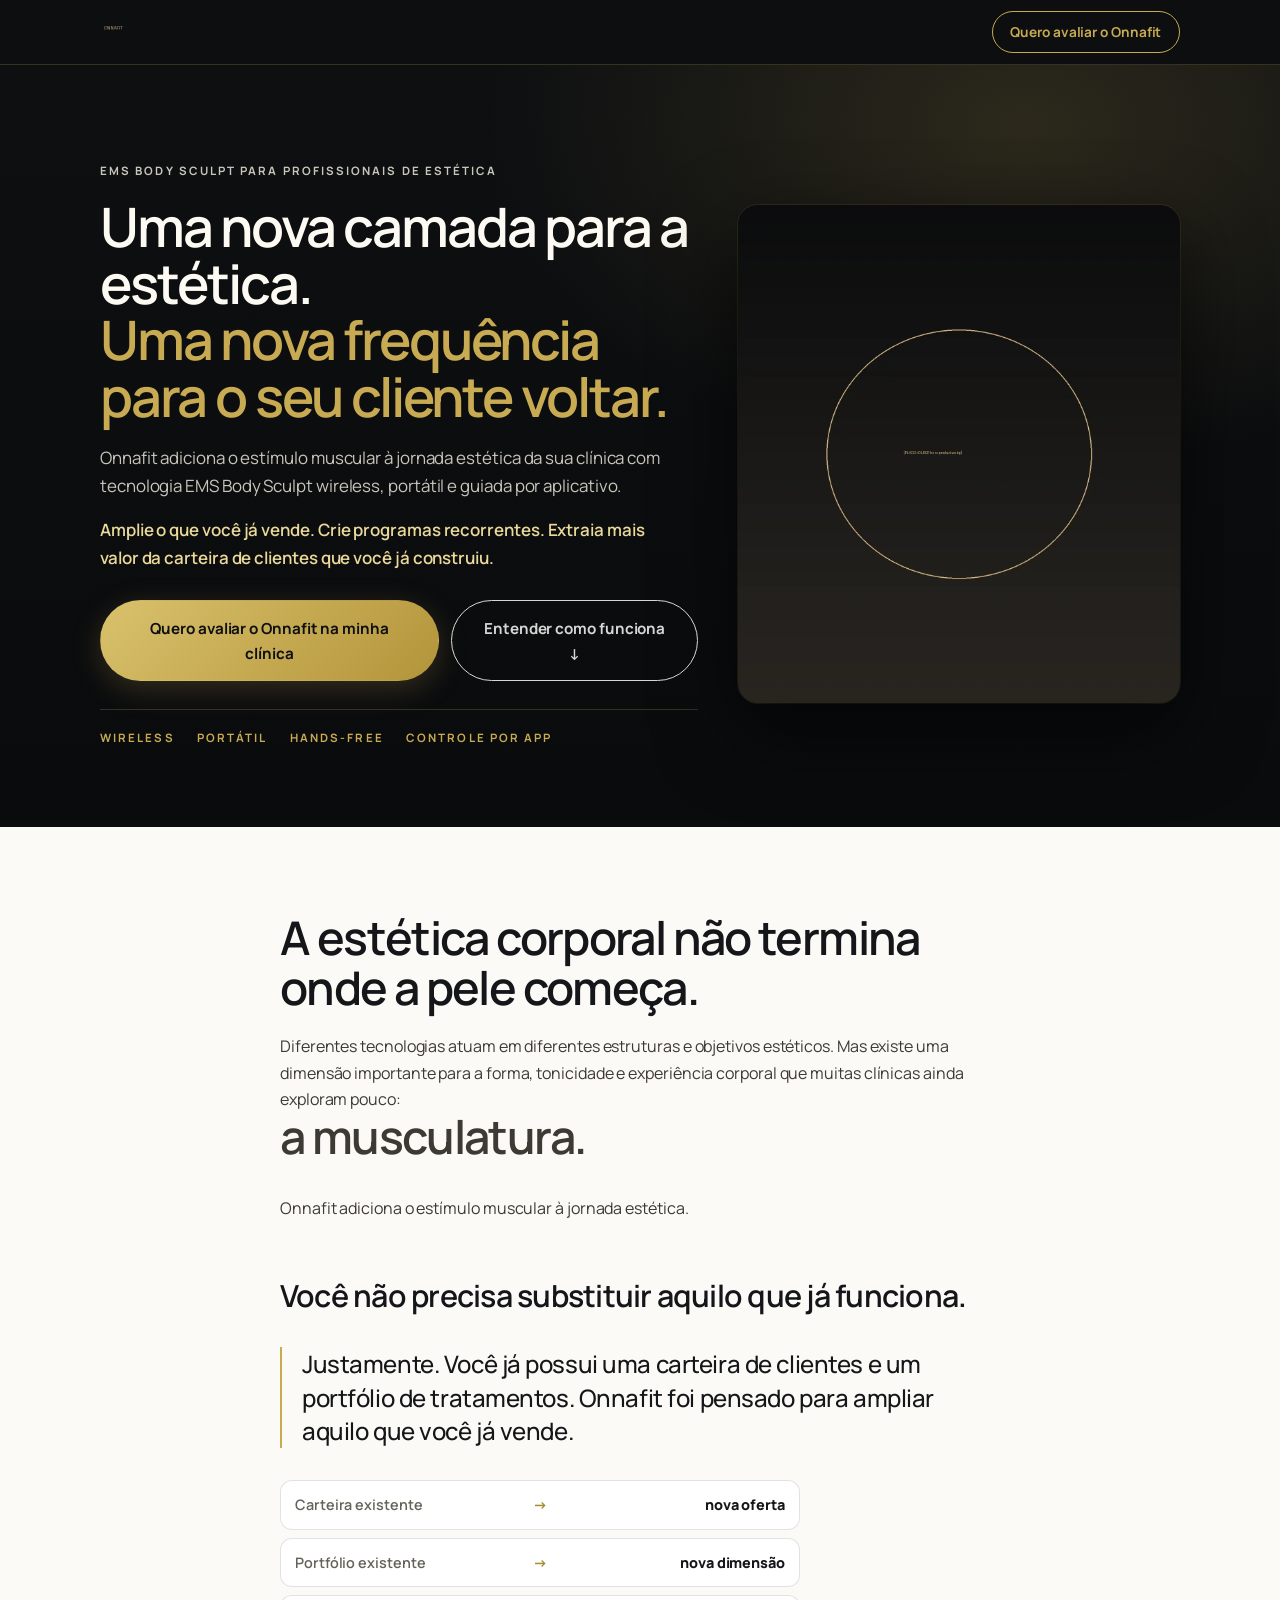
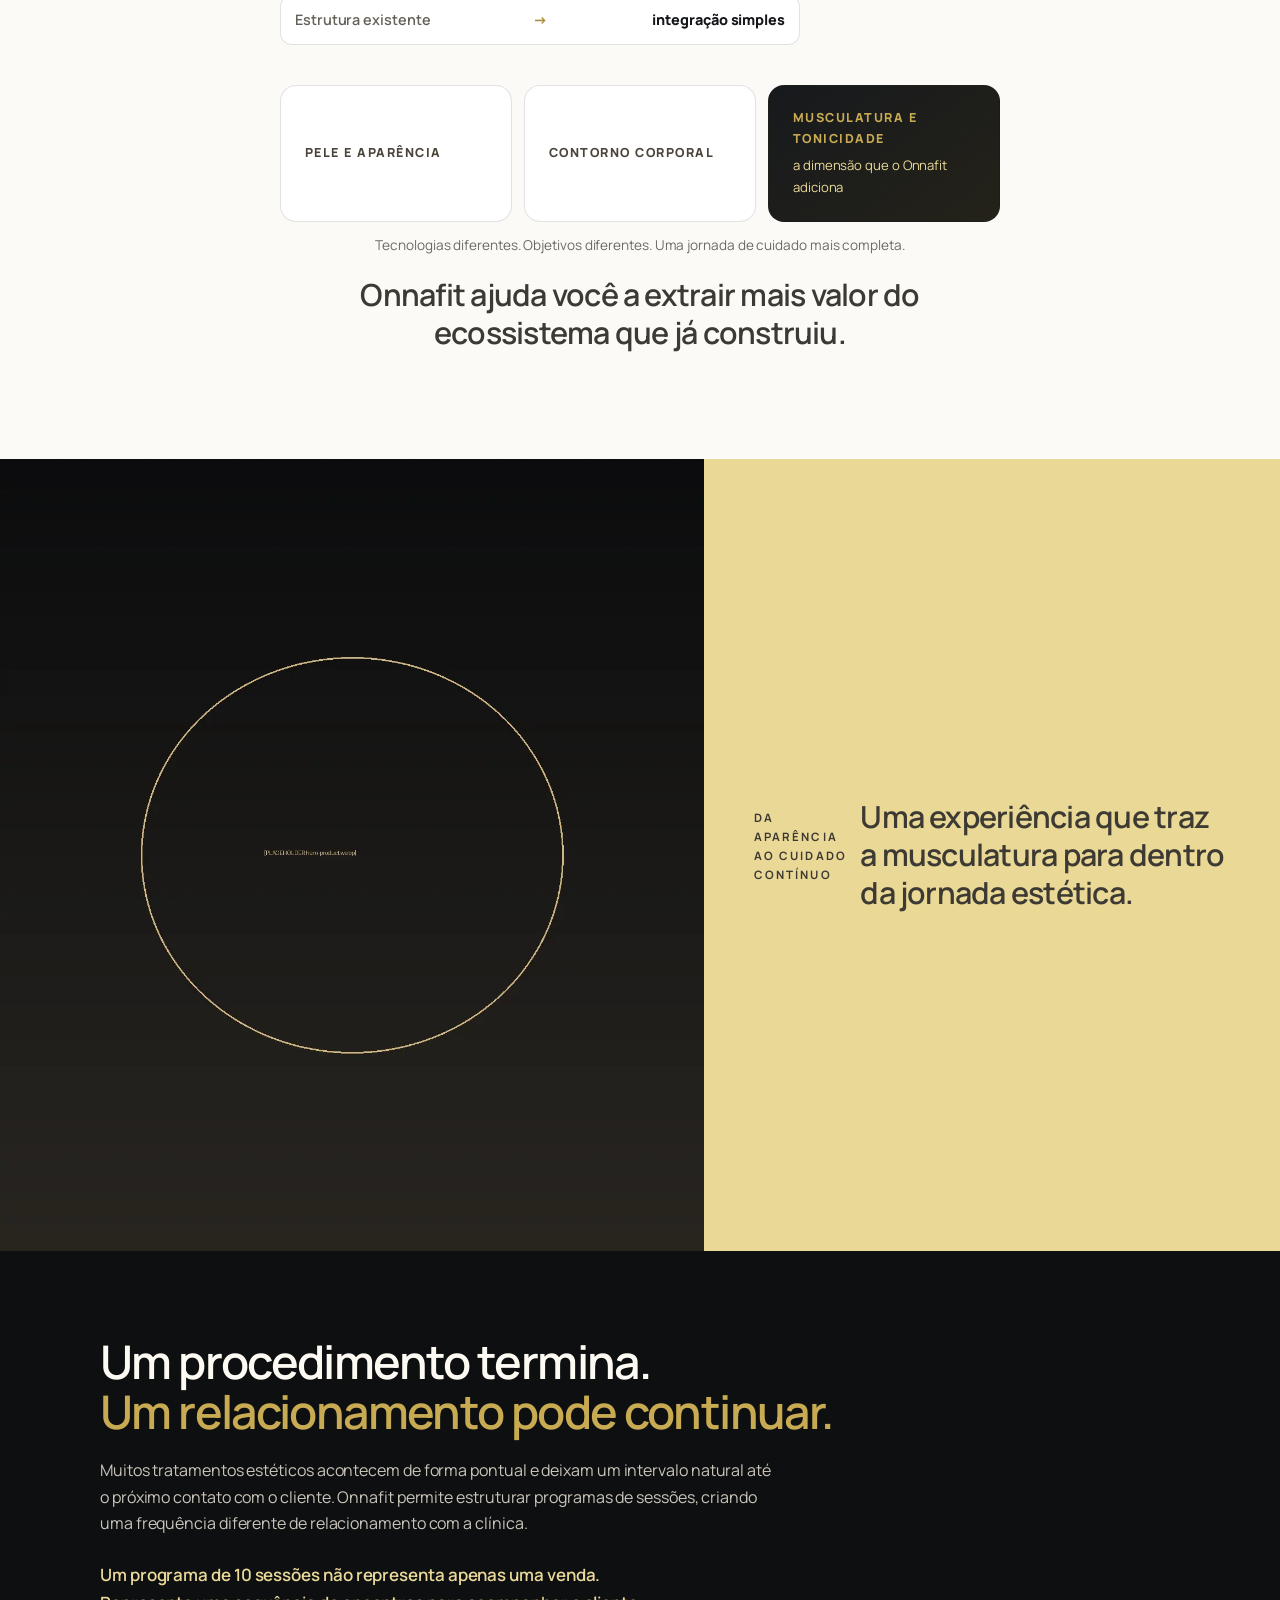
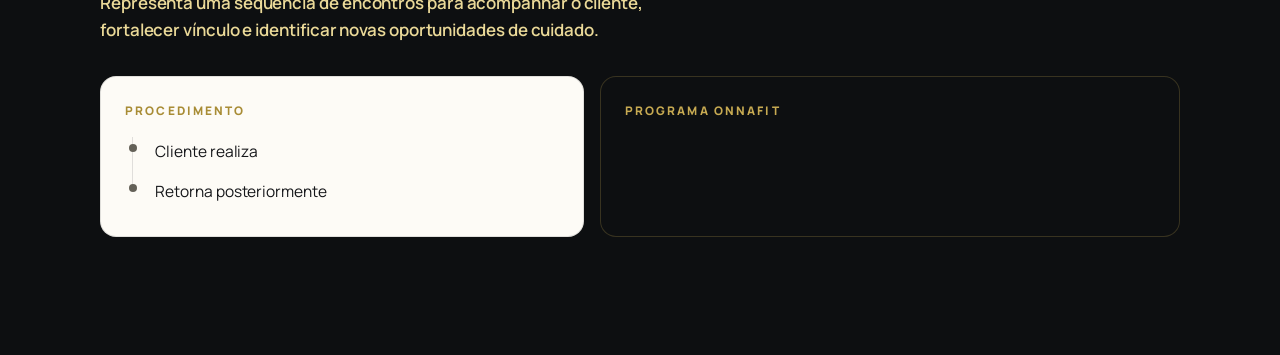
==== commit e8aa9164: "Publica RC compacta e robusta da landing page" ====
--- a/index.html
+++ b/index.html
@@ -19,7 +19,10 @@
   <link rel="stylesheet" href="https://fonts.googleapis.com/css2?family=Manrope:wght@400;500;600;700;800&display=swap">
   <link rel="stylesheet" href="css/styles.css">
   <link rel="stylesheet" href="css/brand-refresh.css">
-  <link rel="preload" as="image" href="assets/hero-product.webp" fetchpriority="high">
+  <link rel="stylesheet" href="css/mobile-preview.css">
+  <link rel="stylesheet" href="css/mobile-tune.css">
+  <link rel="stylesheet" href="css/final-pass.css">
+  <link rel="preload" as="image" href="https://onnafit.com/wp-content/uploads/2026/07/traje-3d_2-1024x1024.webp" fetchpriority="high">
 </head>
 <body>
 
@@ -48,23 +51,28 @@
       </ul>
     </div>
     <div class="hero-visual">
-      <img src="assets/hero-product.webp" alt="Sistema Onnafit: dispositivo EMS, vestimenta e aplicativo" width="640" height="720" fetchpriority="high">
+      <!-- [TEMP HOTLINK] internalizar antes de produção -->
+      <img src="https://onnafit.com/wp-content/uploads/2026/07/traje-3d_2-1024x1024.webp" onerror="this.onerror=null;this.src='assets/hero-product.webp';this.classList.add('media-fallback')" alt="Vestimenta e dispositivo do sistema Onnafit" width="1024" height="1024" fetchpriority="high">
     </div>
   </div>
 </section>
 
 <!-- ================= A NOVA CAMADA + COMPLEMENTARIDADE (fundidas) ================= -->
-<section class="section section-paper" id="camada">
+<section class="section section-paper mobile-thesis" id="camada">
   <div class="container narrow">
     <h2 class="display">A estética corporal não termina onde a pele começa.</h2>
-    <p>Diferentes tecnologias atuam em diferentes estruturas e objetivos estéticos.</p>
-    <p class="pre-reveal">Mas existe uma dimensão importante para a forma, tonicidade e experiência corporal que muitas clínicas ainda exploram pouco:</p>
+    <p class="thesis-bridge">Diferentes tecnologias atuam em diferentes estruturas e objetivos estéticos. Mas existe uma dimensão importante para a forma, tonicidade e experiência corporal que muitas clínicas ainda exploram pouco:</p>
     <p class="display accent-ink reveal-word">a musculatura.</p>
-    <p>Onnafit adiciona o estímulo muscular à jornada estética.</p>
+    <p class="thesis-close">Onnafit adiciona o estímulo muscular à jornada estética.</p>
 
     <div class="merge-block">
       <h3 class="display-sm">Você não precisa substituir aquilo que já funciona.</h3>
       <blockquote class="pull-quote">Justamente. Você já possui uma carteira de clientes e um portfólio de tratamentos. Onnafit foi pensado para ampliar aquilo que você já vende.</blockquote>
+      <div class="eco-map" aria-label="O que você já tem e o que o Onnafit adiciona">
+        <div class="eco-row"><span>Carteira existente</span><em>→</em><strong>nova oferta</strong></div>
+        <div class="eco-row"><span>Portfólio existente</span><em>→</em><strong>nova dimensão</strong></div>
+        <div class="eco-row"><span>Estrutura existente</span><em>→</em><strong>integração simples</strong></div>
+      </div>
     </div>
 
     <div class="dimensions" aria-label="Dimensões da estética">
@@ -77,6 +85,16 @@
   </div>
 </section>
 
+<!-- ================= PAUSA VISUAL — imagem real grande ================= -->
+<section class="visual-pause section-paper" aria-label="Onnafit em uso">
+  <!-- [TEMP HOTLINK] internalizar antes de produção -->
+  <img src="https://onnafit.com/wp-content/uploads/2024/02/home-onnafit-remodelacion-corporal-banner.jpg" onerror="this.onerror=null;this.src='assets/hero-product.webp';this.classList.add('media-fallback')" alt="Aplicação do sistema Onnafit" loading="lazy" width="1200" height="628">
+  <div class="visual-pause-copy">
+    <p class="eyebrow">Da aparência ao cuidado contínuo</p>
+    <p class="display-sm">Uma experiência que traz a musculatura para dentro da jornada estética.</p>
+  </div>
+</section>
+
 <!-- ================= RECORRÊNCIA + MODELO ECONÔMICO (fundidas) ================= -->
 <section class="section section-dark" id="recorrencia">
   <div class="container">
@@ -84,278 +102,18 @@
     <p class="narrow-p">Muitos tratamentos estéticos acontecem de forma pontual e deixam um intervalo natural até o próximo contato com o cliente. Onnafit permite estruturar programas de sessões, criando uma frequência diferente de relacionamento com a clínica.</p>
     <p class="narrow-p lead strong">Um programa de 10 sessões não representa apenas uma venda. Representa uma sequência de encontros para acompanhar o cliente, fortalecer vínculo e identificar novas oportunidades de cuidado.</p>
 
-    <div class="journey-compare">
+    <div class="journey-compare journey-swipe">
       <div class="journey journey-episodic">
         <h3 class="card-tag">Procedimento</h3>
         <ol class="journey-steps"><li>Cliente realiza</li><li>Retorna posteriormente</li></ol>
       </div>
       <div class="journey journey-program">
         <h3 class="card-tag accent">Programa Onnafit</h3>
-        <ol class="journey-steps"><li>Avaliação</li><li>Sessão</li><li>Acompanhamento</li><li>Nova sessão</li><li>Evolução</li><li>Continuidade</li></ol>
-      </div>
-    </div>
-    <p class="caption center">Amplie a jornada estética do seu cliente: da aparência ao cuidado contínuo com o corpo.</p>
-
-    <div class="cards-3">
-      <article class="card"><h3 class="card-tag">Venda em programas</h3><p>Transforme sessões em uma jornada estruturada.</p></article>
-      <article class="card"><h3 class="card-tag">Traga o cliente de volta</h3><p>Crie novos pontos de contato ao longo do programa.</p></article>
-      <article class="card"><h3 class="card-tag">Amplie o valor da relação</h3><p>Quanto mais presente a clínica estiver na jornada, mais oportunidades existem para apresentar outros serviços que façam sentido para aquele cliente.</p></article>
-    </div>
-
-    <div class="big-statement">
-      <p class="display">Onnafit não adiciona apenas um novo tratamento.</p>
-      <p class="display-sm accent">Ele adiciona uma nova camada à estética e uma nova frequência ao relacionamento com o cliente.</p>
-    </div>
-  </div>
-</section>
-
-<!-- ================= PRODUTO ================= -->
-<section class="section section-paper" id="produto">
-  <div class="container">
-    <h2 class="display">Tecnologia sofisticada.<br><span class="accent-ink">Operação simples.</span></h2>
-    <p class="narrow-p">Onnafit reúne dispositivo EMS wireless, vestimenta e aplicativo em um sistema pensado para o ambiente profissional de estética.</p>
-    <div class="product-grid">
-      <div class="product-visual">
-        <img src="https://onnafit.com/wp-content/uploads/2023/12/onnafit_dansei-1024x1024.png" alt="Sistema oficial Onnafit com vestimenta Dansei e aplicativo" loading="lazy" width="1024" height="1024">
-      </div>
-      <div class="features">
-        <article class="feature"><h3>Wireless e portátil</h3><p>Compacto, leve e sem cabos durante a aplicação.</p></article>
-        <article class="feature"><h3>Hands-free</h3><p>Funciona sem manipulação manual contínua do equipamento.</p></article>
-        <article class="feature"><h3>Controle por aplicativo</h3><p>Intensidade e frequência configuradas pelo app, com registro das sessões.</p></article>
-        <article class="feature"><h3>Programas guiados</h3><p>Diferentes programas e configurações para o uso profissional.</p></article>
-      </div>
-    </div>
-
-    <div class="app-showcase">
-      <div class="app-showcase-copy">
-        <p class="eyebrow">Controle por aplicativo</p>
-        <h3 class="display-sm">Tecnologia na mão do profissional.</h3>
-        <p>O aplicativo Onnafit concentra a configuração da sessão e o controle dos parâmetros em uma interface desenvolvida para a rotina profissional.</p>
-      </div>
-      <div class="app-showcase-visual">
-        <img src="https://onnafit.com/wp-content/uploads/2024/01/app-movil-onnafit-1024x1024.png" alt="Aplicativo oficial Onnafit exibido em smartphone" loading="lazy" width="900" height="900">
-      </div>
-    </div>
-
-    <div class="video-block video-embed">
-      <p class="caption center">Veja o Onnafit em ação — vídeo oficial da marca</p>
-      <div class="video-frame">
-        <iframe src="https://player.vimeo.com/video/911208600?autopause=0&amp;byline=0&amp;portrait=0&amp;title=0" title="Vídeo oficial Onnafit" loading="lazy" allow="autoplay; fullscreen; picture-in-picture" allowfullscreen></iframe>
-      </div>
-    </div>
-  </div>
-</section>
-
-<!-- ================= COMO FUNCIONA ================= -->
-<section class="section section-paper section-tinted" id="como-funciona">
-  <div class="container">
-    <div class="how-heading"><p class="eyebrow">Experiência de uso</p><h2 class="display">Da avaliação à sessão, na prática.</h2></div>
-    <div class="how-grid">
-      <div class="how-visual">
-        <img src="https://onnafit.com/wp-content/uploads/2024/01/dispositivo-wireless-onnafit-foto.jpg" alt="Cliente utilizando o sistema Onnafit em ambiente de estética" loading="lazy" width="800" height="800">
-      </div>
-      <div class="steps-3 steps-4">
-        <article class="step"><span class="step-num">01</span><h3>Entenda o objetivo</h3><p>Avalie o cliente e determine a jornada adequada.</p></article>
-        <article class="step"><span class="step-num">02</span><h3>Prepare o sistema</h3><p>Vista o equipamento, conecte o dispositivo e prepare a sessão.</p></article>
-        <article class="step"><span class="step-num">03</span><h3>Configure pelo aplicativo</h3><p>Escolha o programa adequado e configure os parâmetros aplicáveis.</p></article>
-        <article class="step"><span class="step-num">04</span><h3>Acompanhe a sessão</h3><p>Realize o atendimento e acompanhe a experiência do cliente.</p></article>
-      </div>
-    </div>
-    <div class="center how-cta"><a href="#formulario" class="btn btn-primary" data-cta="como_funciona">Quero conhecer a experiência Onnafit</a></div>
-  </div>
-</section>
-
-<!-- ================= VERSATILIDADE — OCULTA ATÉ HOMOLOGAÇÃO ==================
-     Seção removida até que os protocolos brasileiros e respectivos claims estejam homologados.
-============================================================================= -->
-
-<!-- ================= CALCULADORA ================= -->
-<section class="section section-paper" id="calculadora">
-  <div class="container">
-    <h2 class="display">Quanto o Onnafit pode representar na sua operação?</h2>
-    <p class="narrow-p">Comece com um cenário ilustrativo e ajuste os números para a realidade da sua clínica.</p>
-
-    <div class="calc" id="calc">
-      <p class="calc-group-label">Seu negócio</p>
-      <div class="calc-inputs">
-        <div class="calc-field">
-          <label for="calc-price">Quanto você pretende cobrar por sessão?</label>
-          <div class="calc-input-row">
-            <input type="range" id="calc-price-range" min="120" max="250" step="5" value="150" aria-label="Valor por sessão, de 120 a 250 reais">
-            <div class="calc-num"><span>R$</span><input type="number" id="calc-price" min="120" max="250" step="5" value="150" inputmode="numeric" aria-label="Valor por sessão, em reais"></div>
-          </div>
-        </div>
-        <div class="calc-field">
-          <label for="calc-programs">Quantos programas pretende vender por mês?</label>
-          <div class="calc-input-row">
-            <input type="range" id="calc-programs-range" min="1" max="30" step="1" value="15" aria-label="Programas vendidos por mês, de 1 a 30">
-            <div class="calc-num"><input type="number" id="calc-programs" min="1" max="30" step="1" value="15" inputmode="numeric" aria-label="Programas vendidos por mês"><span>/mês</span></div>
-          </div>
-          <p class="calc-hint">Cada programa considera 10 sessões.</p>
-        </div>
-      </div>
-
-      <p class="calc-group-label">Seu cenário</p>
-      <div class="calc-results" aria-live="polite">
-        <div class="result"><span class="result-label">Receita bruta por programa</span><strong id="r-program">R$ 1.500</strong></div>
-        <div class="result"><span class="result-label">Sessões por mês</span><strong id="r-sessions">150</strong></div>
-        <div class="result result-hero"><span class="result-label">Receita bruta mensal simulada</span><strong id="r-month">R$ 22.500</strong></div>
-      </div>
-      <p class="calc-hint">Receita bruta anualizada do cenário: <strong id="r-year">R$ 270.000</strong></p>
-
-      <div class="calc-divider">
-        <p class="calc-group-label">Seu investimento</p>
-        <h3 class="display-sm">E como isso se compara ao investimento?</h3>
-        <div class="calc-field calc-installment-field">
-          <label for="calc-installment">Parcela mensal considerada</label>
-          <div class="calc-num calc-num-lg"><span>R$</span><input type="number" id="calc-installment" min="500" max="20000" step="50" value="2700" inputmode="numeric" aria-label="Parcela mensal considerada, em reais"></div>
-          <p class="calc-hint">Valor de referência utilizado para simulação. As condições finais dependem da configuração e da proposta comercial vigente. <span class="dev-marker">[PENDENTE: homologar parcela de referência e condições comerciais]</span></p>
-        </div>
-      </div>
-
-      <div class="calc-perspective">
-        <p class="calc-group-label">Perspectiva</p>
-        <p class="display-sm" id="p-text">No cenário acima, aproximadamente <strong class="accent-ink">2 programas mensais</strong> geram receita bruta superior ao valor da parcela considerada.</p>
-        <div class="equiv-rows" aria-live="polite">
-          <div class="equiv-row"><span id="p-sessions">18 sessões</span><em>=</em><strong id="p-installment">R$ 2.700</strong><small>parcela considerada</small></div>
-          <div class="equiv-row equiv-accent"><span id="p-programs">≈ 2 programas</span><em>=</em><strong id="p-programs-rev">R$ 3.000</strong><small>receita bruta equivalente</small></div>
-        </div>
-      </div>
-
-      <p class="disclaimer">Simulação ilustrativa baseada exclusivamente nas premissas selecionadas. Os valores representam receita bruta e não lucro, margem ou garantia de rentabilidade. Resultados dependem de demanda, preço praticado, utilização, tributos, custos, capacidade comercial e execução da operação. Condições de aquisição, entrada, prazo, financiamento e aprovação estão sujeitas à proposta comercial vigente.</p>
-    </div>
-
-    <div class="post-calc">
-      <h3 class="display-sm">Faz sentido para a sua operação?</h3>
-      <p class="narrow-p">Conheça as configurações disponíveis, condições de aquisição e veja como Onnafit pode ser incorporado à realidade da sua clínica.</p>
-      <a href="#formulario" class="btn btn-primary" data-cta="pos_calculadora">Quero avaliar o Onnafit na minha clínica</a>
-    </div>
-  </div>
-</section>
-
-<!-- ================= PROVAS / CASES =================
-     Oculto nesta versão de teste até a entrega dos depoimentos/cases brasileiros reais.
-     Não renderizar placeholders ou vídeos ausentes.
-===================================================== -->
-
-<!-- ================= PARA QUEM É ================= -->
-<section class="section section-paper" id="para-quem">
-  <div class="container">
-    <h2 class="display">Onnafit faz especialmente sentido se você já construiu algo valioso: clientes.</h2>
-    <div class="fit-grid">
-      <div class="fit-col">
-        <h3 class="card-tag">É para:</h3>
-        <ul class="check-list">
-          <li>clínicas e centros de estética com carteira ativa;</li><li>medspas;</li><li>espaços premium;</li><li>profissionais com relacionamento recorrente com clientes;</li><li>negócios que desejam adicionar tecnologia sem exigir uma grande estrutura física;</li><li>operações que desejam construir programas e recorrência.</li>
-        </ul>
-      </div>
-      <div class="fit-col fit-not">
-        <h3 class="card-tag">Talvez não seja para você se:</h3>
-        <ul class="x-list">
-          <li>procura renda passiva;</li><li>espera que o equipamento gere clientes sozinho;</li><li>não possui operação nem estratégia de aquisição;</li><li>não pretende desenvolver uma nova oferta comercial;</li><li>não pretende acompanhar a jornada do cliente.</li>
-        </ul>
-      </div>
-    </div>
-  </div>
-</section>
-
-<!-- ================= IMPLEMENTAÇÃO ================= -->
-<section class="section section-dark" id="implementacao">
-  <div class="container">
-    <h2 class="display">Você não recebe apenas um equipamento.</h2>
-    <div class="impl-steps">
-      <article class="impl"><h3>Ativação</h3><p>Configuração do sistema e acesso aos recursos contratados.</p></article>
-      <article class="impl"><h3>Capacitação</h3><p>Treinamento para utilização correta da tecnologia.</p></article>
-      <article class="impl"><h3>Entrada em operação</h3><p>Orientação para estruturar os primeiros atendimentos.</p></article>
-      <article class="impl"><h3>Suporte</h3><p>Acompanhamento de utilização conforme a estrutura comercial vigente.</p></article>
-    </div>
-  </div>
-</section>
-
-<!-- ================= FAQ ================= -->
-<section class="section section-paper" id="faq">
-  <div class="container narrow">
-    <h2 class="display">Dúvidas frequentes</h2>
-    <details class="faq-item"><summary>O Onnafit substitui outros equipamentos estéticos?</summary><p>Não é essa a proposta. Onnafit adiciona o estímulo muscular à jornada corporal e pode coexistir operacionalmente com outros serviços da clínica, respeitando indicação e compatibilidade profissional.</p></details>
-    <details class="faq-item"><summary>Preciso de uma grande estrutura?</summary><p>Onnafit é compacto, portátil e wireless, exigindo menos espaço físico do que equipamentos de grande porte.</p></details>
-    <details class="faq-item"><summary>O sistema possui aplicativo?</summary><p>Sim. O aplicativo permite controlar parâmetros como intensidade e frequência e registra informações relacionadas às sessões.</p></details>
-    <details class="faq-item"><summary>Posso vender em programas?</summary><p>Sim. A estrutura comercial pode utilizar sessões avulsas ou programas, de acordo com a estratégia do negócio.</p></details>
-    <details class="faq-item"><summary>Quanto custa?</summary><p>Existem diferentes condições e configurações comerciais. Como referência, determinadas condições de aquisição podem resultar em compromisso mensal próximo a <strong>R$ 2.700</strong>. A condição final depende da proposta comercial vigente.</p></details>
-    <details class="faq-item"><summary>Quem pode aplicar?</summary><p>O uso deve respeitar a habilitação profissional, legislação aplicável, instruções de uso e requisitos do produto. A Lei 13.643/2018 estabelece competências relacionadas ao exercício profissional de Esteticista e faz referência à utilização de equipamentos específicos de estética regularizados na Anvisa.</p></details>
-    <details class="faq-item"><summary>O produto possui regularização na Anvisa?</summary><p><span class="dev-marker">[PENDENTE: publicar somente após inserir número e titular da regularização específica do produto comercializado no Brasil]</span></p><p>A Anvisa disponibiliza consulta pública para confirmação de dispositivos médicos regularizados.</p></details>
-  </div>
-</section>
-
-<!-- ================= FORMULÁRIO ================= -->
-<section class="section section-dark" id="formulario">
-  <div class="container narrow">
-    <h2 class="display">Quero avaliar o Onnafit no meu negócio</h2>
-    <form id="lead-form" novalidate>
-      <div class="form-progress" aria-hidden="true"><span class="progress-dot active" data-dot="1"></span><span class="progress-dot" data-dot="2"></span><span class="progress-dot" data-dot="3"></span><span class="progress-dot" data-dot="4"></span></div>
-
-      <fieldset class="form-step active" data-step="1">
-        <legend>Contato</legend>
-        <div class="field"><label for="f-nome">Nome</label><input type="text" id="f-nome" name="nome" autocomplete="name" required></div>
-        <div class="field"><label for="f-whatsapp">WhatsApp</label><input type="tel" id="f-whatsapp" name="whatsapp" autocomplete="tel" inputmode="tel" placeholder="(00) 00000-0000" required></div>
-        <div class="field"><label for="f-email">E-mail</label><input type="email" id="f-email" name="email" autocomplete="email" required></div>
-        <div class="field"><label for="f-cidade">Cidade/UF</label><input type="text" id="f-cidade" name="cidade_uf" autocomplete="address-level2" required></div>
-      </fieldset>
-
-      <fieldset class="form-step" data-step="2">
-        <legend>Qual descreve melhor sua operação?</legend>
-        <div class="radio-cards" role="radiogroup">
-          <label class="radio-card"><input type="radio" name="operacao" value="Clínica de estética" required><span>Clínica de estética</span></label>
-          <label class="radio-card"><input type="radio" name="operacao" value="Medspa / espaço premium"><span>Medspa / espaço premium</span></label>
-          <label class="radio-card"><input type="radio" name="operacao" value="Profissional independente"><span>Profissional independente</span></label>
-          <label class="radio-card"><input type="radio" name="operacao" value="Outro"><span>Outro</span></label>
-        </div>
-      </fieldset>
-
-      <fieldset class="form-step" data-step="3">
-        <legend>Situação atual</legend>
-        <p class="field-label">Você já possui carteira ativa de clientes?</p>
-        <div class="radio-cards" role="radiogroup">
-          <label class="radio-card"><input type="radio" name="carteira" value="Sim" required><span>Sim</span></label>
-          <label class="radio-card"><input type="radio" name="carteira" value="Estou construindo"><span>Estou construindo</span></label>
-          <label class="radio-card"><input type="radio" name="carteira" value="Ainda não"><span>Ainda não</span></label>
-        </div>
-        <p class="field-label">Você já oferece procedimentos corporais?</p>
-        <div class="radio-cards" role="radiogroup">
-          <label class="radio-card"><input type="radio" name="corporais" value="Sim" required><span>Sim</span></label>
-          <label class="radio-card"><input type="radio" name="corporais" value="Não"><span>Não</span></label>
-        </div>
-      </fieldset>
-
-      <fieldset class="form-step" data-step="4">
-        <legend>Quando pretende implementar uma nova tecnologia?</legend>
-        <div class="radio-cards" role="radiogroup">
-          <label class="radio-card"><input type="radio" name="momento" value="Agora / curto prazo" required><span>Agora / curto prazo</span></label>
-          <label class="radio-card"><input type="radio" name="momento" value="Próximos 3 meses"><span>Próximos 3 meses</span></label>
-          <label class="radio-card"><input type="radio" name="momento" value="Estou pesquisando"><span>Estou pesquisando</span></label>
-        </div>
-        <p class="privacy-note">Ao enviar, você concorda que utilizemos seus dados para contato comercial sobre o Onnafit, conforme nossa <a href="#" id="privacy-link">política de privacidade</a>. <span class="dev-marker">[PENDENTE: URL da política de privacidade]</span></p>
-      </fieldset>
-
-      <div class="hp-field" aria-hidden="true"><label>Website<input type="text" name="website" tabindex="-1" autocomplete="off"></label></div>
-      <div class="form-nav"><button type="button" class="btn btn-ghost" id="form-prev" hidden>← Voltar</button><button type="button" class="btn btn-primary" id="form-next">Continuar →</button><button type="submit" class="btn btn-primary" id="form-submit" hidden>Quero avaliar o Onnafit</button></div>
-      <p class="form-error" id="form-error" role="alert" hidden>Preencha os campos destacados para continuar.</p>
-      <div class="form-fail" id="form-fail" role="alert" hidden><p><strong>Não foi possível enviar suas informações.</strong> Nada foi perdido — verifique sua conexão e tente novamente.</p><a href="#" class="btn btn-outline btn-sm" id="whatsapp-fallback" target="_blank" rel="noopener" hidden data-cta="whatsapp_contingencia">Prefiro falar direto no WhatsApp</a></div>
-    </form>
-
-    <div id="form-success" hidden>
-      <h3 class="display">Obrigado.</h3><p>Recebemos suas informações.</p><p>Nossa equipe irá avaliar seu perfil para apresentar a configuração e o modelo comercial mais adequados à sua operação.</p><a href="#" class="btn btn-primary" id="whatsapp-btn" target="_blank" rel="noopener" hidden data-cta="whatsapp_final">Falar com especialista no WhatsApp</a>
-    </div>
-  </div>
-</section>
-
-<footer class="site-footer">
-  <div class="container footer-inner">
-    <img src="assets/onnafit-logo.webp" alt="Onnafit" class="logo" width="110" height="30" loading="lazy">
-    <p class="caption">© Onnafit. Todos os direitos reservados. <span class="dev-marker">[PENDENTE: razão social, CNPJ e links de política de privacidade]</span></p>
-  </div>
-</footer>
-
-<div class="sticky-cta" id="sticky-cta" hidden><a href="#formulario" class="btn btn-primary btn-block" data-cta="sticky">Quero avaliar o Onnafit</a></div>
-<script src="js/main.js" defer></script>
-</body>
-</html>
+        <ol class="journey-steps"><l��="25ɽ���ф�����ɍ����٥���є����𽑕х����(�����х��́�����􉙅ĵ�ѕ�����յ�����EՕ�����������������յ��������<��ͼ���ٔ�ɕ����хȁ��������ч�����ɽ���ͥ����������ͱ�����������ٕ����������Օ́����ͼ���ɕ�եͥѽ́����ɽ��Ѽ���1����̸��̼�������х������������������́ɕ���������́�����ɏ������ɽ���ͥ���������ѕѥ���ф������ɕ������������ѥ������������ե�����ѽ́����������́�������ѥ���ɕ�ձ�ɥ酑�́����٥̈́����𽑕х����(�����х��́�����􉙅ĵ�ѕ�����յ�����<��ɽ��Ѽ�����դ�ɕ�ձ�ɥ���������٥̈́���յ�������������������􉑕ص��ɭ�Ȉ�mA99Q��Չ����ȁͽ���є����́��͕ɥȁ�鵕ɼ���ѥ�ձ�ȁ���ɕ�ձ�ɥ��������������������ɽ��Ѽ�����ɍ����酑�����	Ʌͥ�t��������������٥̈́������������鄁����ձф��鉱������Ʉ������ɵ�������������ͥѥٽ́������́ɕ�ձ�ɥ酑�̸���𽑕х����(��𽑥��(�͕�ѥ���((����������������������=I5U3I%<�����������������􀴴�(�͕�ѥ���������͕�ѥ���͕�ѥ�����ɬ����􉙽ɵձ�ɥ���(���؁�����􉍽�х���ȁ���ɽ܈�(�����ȁ�����􉑥������EՕɼ��م���ȁ��=�����Ё�����ԁ���͍�����(�����ɴ���􉱕�����ɴ����م����є�(�������؁�����􉙽ɴ��ɽ�ɕ�̈��ɥ�����������Ք���������������ɽ�ɕ�̵��Ё��ѥٔ����ф�����Ĉ��������������������ɽ�ɕ�̵��Ј���ф�����Ȉ��������������������ɽ�ɕ�̵��Ј���ф�����̈��������������������ɽ�ɕ�̵��Ј���ф�����Ј�������𽑥��((������񙥕��͕Ё�����􉙽ɴ��ѕ����ѥٔ����ф��ѕ��Ĉ�(��������񱕝����+��хѼ𽱕�����(���������؁�����􉙥�����񱅉������􉘵������9���𽱅�������Ё�����ѕ�Ј���􉘵����������􉹽������ѽ������є􉹅����ɕ�եɕ��𽑥��(���������؁�����􉙥�����񱅉������􉘵ݡ��ͅ����]������𽱅�������Ё�����ѕ�����􉘵ݡ��ͅ���������ݡ��ͅ������ѽ������є�ѕ�������ѵ����ѕ�������������������������������ɕ�եɕ��𽑥��(���������؁�����􉙥�����񱅉������􉘵������������𽱅�������Ё����􉕵�������􉘵�����������􉕵�������ѽ������є􉕵�����ɕ�եɕ��𽑥��(���������؁�����􉙥�����񱅉������􉘵��������+������U𽱅�������Ё�����ѕ�Ј���􉘵������������􉍥����}՘����ѽ������є􉅑�ɕ�̵��ٕ�Ȉ�ɕ�եɕ��𽑥��(������𽙥���͕��((������񙥕��͕Ё�����􉙽ɴ��ѕ�����ф��ѕ��Ȉ�(��������񱕝����EՅ����͍ɕٔ������ȁ�Մ����ɇ����𽱕�����(���������؁������Ʌ������ɑ̈�ɽ���Ʌ����ɽ����(����������񱅉���������Ʌ������ɐ�����Ё�����Ʌ������������Ʌ�����م�Ք�+��������������ѥ����ɕ�եɕ��������+��������������ѥ��������𽱅����(����������񱅉���������Ʌ������ɐ�����Ё�����Ʌ������������Ʌ�����م�Ք�5����������������ɕ��մ��������5����������������ɕ��մ������𽱅����(����������񱅉���������Ʌ������ɐ�����Ё�����Ʌ������������Ʌ�����م�Ք�Aɽ���ͥ���������������є��������Aɽ���ͥ���������������є������𽱅����(����������񱅉���������Ʌ������ɐ�����Ё�����Ʌ������������Ʌ�����م�Ք�=��ɼ��������=��ɼ������𽱅����(��������𽑥��(������𽙥���͕��((������񙥕��͕Ё�����􉙽ɴ��ѕ�����ф��ѕ��̈�(��������񱕝����M��Շ������Յ�𽱕�����(����������������􉙥�����������Y�����������դ����ѕ�Ʉ��ѥل���������ѕ�����(���������؁������Ʌ������ɑ̈�ɽ���Ʌ����ɽ����(����������񱅉���������Ʌ������ɐ�����Ё�����Ʌ���������􉍅�ѕ�Ʉ��م�Ք�M����ɕ�եɕ��������M��������𽱅����(����������񱅉���������Ʌ������ɐ�����Ё�����Ʌ���������􉍅�ѕ�Ʉ��م�Ք��ѽԁ������ե������������ѽԁ������ե���������𽱅����(����������񱅉���������Ʌ������ɐ�����Ё�����Ʌ���������􉍅�ѕ�Ʉ��م�Ք�������������������������������𽱅����(��������𽑥��(����������������􉙥�����������Y����������ɕ����ɽ�������ѽ́�����Ʌ������(���������؁������Ʌ������ɑ̈�ɽ���Ʌ����ɽ����(����������񱅉���������Ʌ������ɐ�����Ё�����Ʌ���������􉍽���Ʌ�̈�م�Ք�M����ɕ�եɕ��������M��������𽱅����(����������񱅉���������Ʌ������ɐ�����Ё�����Ʌ���������􉍽���Ʌ�̈�م�Ք�;����������;��������𽱅����(��������𽑥��(������𽙥���͕��((������񙥕��͕Ё�����􉙽ɴ��ѕ�����ф��ѕ��Ј�(��������񱕝����EՅ�����ɕѕ������������хȁյ����ل�ѕ���������𽱕�����(���������؁������Ʌ������ɑ̈�ɽ���Ʌ����ɽ����(����������񱅉���������Ʌ������ɐ�����Ё�����Ʌ���������􉵽���Ѽ��م�Ք���Ʉ������Ѽ��Ʌ鼈�ɕ�եɕ����������Ʉ������Ѽ��Ʌ�������𽱅����(����������񱅉���������Ʌ������ɐ�����Ё�����Ʌ���������􉵽���Ѽ��م�Ք�A��᥵�̀́��͕̈�������A��᥵�̀́��͕�������𽱅����(����������񱅉���������Ʌ������ɐ�����Ё�����Ʌ���������􉵽���Ѽ��م�Ք��ѽԁ����եͅ������������ѽԁ����եͅ���������𽱅����(��������𽑥��(������������������ɥم�䵹�є������٥�Ȱ�ٽ��������ɑ���Ք��ѥ��镵�͕́�́����́��Ʉ����хѼ�����ɍ����ͽ�ɔ���=�����а������ɵ�����̈́�񄁡ɕ�􈌈�����ɥم�䵱���������ѥ�������ɥم���������������������􉑕ص��ɭ�Ȉ�mA99Q�UI0��������ѥ�������ɥم������t���������(������𽙥���͕��((�������؁����������������ɥ�����������Ք��񱅉���]��ͥє���Ё�����ѕ�Ј������ݕ�ͥє��х�������Ĉ���ѽ������є􉽙���𽱅����𽑥��(�������؁�����􉙽ɴ���؈����ѽ���������ѽ���������Ѹ��Ѹ�����Ј���􉙽ɴ��ɕ؈���������@�Y��х����ѽ�����ѽ���������ѽ���������Ѹ��Ѹ��ɥ���䈁��􉙽ɴ����Ј�+��ѥ�Յȃ�H���ѽ�����ѽ��������Չ��Ј�������Ѹ��Ѹ��ɥ���䈁��􉙽ɴ��Չ��Ј��������EՕɼ��م���ȁ��=���������ѽ��𽑥��(��������������􉙽ɴ���ɽȈ���􉙽ɴ���ɽȈ�ɽ��􉅱��Ј��������Aɕ�������́�����́���х����́��Ʉ����ѥ�Յȸ���(�������؁�����􉙽ɴ���������􉙽ɴ�������ɽ��􉅱��Ј��������������ɽ���;������������ٕ����٥�ȁ�Յ́����ɵ��Օ̸���ɽ����9����������ɑ�����P�ٕɥ���Ք��Մ�����������ѕ�є���م���є����񄁡ɕ�􈌈�������Ѹ��Ѹ���ѱ�����Ѹ�ʹ�����ݡ��ͅ�������������хɝ���}�������ɕ�􉹽�����Ȉ����������ф��ф�ݡ��ͅ��}���ѥ���������Aɕ��ɼ�����ȁ��ɕѼ����]��������𽑥��(����𽙽ɴ�((�����؁��􉙽ɴ��Ս���̈��������(�������́�����􉑥������=�ɥ�����������I�������́�Յ́����ɵ��Օ̸������9��̈́���ե��������م���ȁ͕ԁ��ə�����Ʉ���ɕ͕�хȁ���������ɇ�������������������ɍ�������́����Յ��̃���Մ����ɇ�������񄁡ɕ�􈌈�������Ѹ��Ѹ��ɥ���䈁���ݡ��ͅ����Ѹ��хɝ���}�������ɕ�􉹽�����Ȉ����������ф��ф�ݡ��ͅ��}����������ȁ��������������ф����]��������(����𽑥��(��𽑥��(�͕�ѥ���((񙽽ѕȁ������ͥє����ѕȈ�(���؁�����􉍽�х���ȁ���ѕȵ����Ȉ�(����񥵜��Ɍ��͕�̽������е�����ݕ��������=�����Ј������􉱽����ݥ�Ѡ������������������������􉱅���(������������􉍅�ѥ����
+��=�����и�Q���́�́��ɕ�ѽ́ɕ͕�م��̸������������􉑕ص��ɭ�Ȉ�mA99Q�Ʌ����ͽ������+9A(�������́�������ѥ�������ɥم������t���������(��𽑥��(𽙽�ѕ��((�؁�������ѥ��䵍ф������ѥ��䵍ф���������񄁡ɕ�􈍙�ɵձ�ɥ���������Ѹ��Ѹ��ɥ���䁉Ѹ����������ф��ф��ѥ����EՕɼ��م���ȁ��=��������𽑥��(�͍ɥ�Ё�Ɍ�̽������̈��������͍ɥ���((�͍ɥ���(��������(������Ё���������Y������٥���������(��������Ё��ɐ��٥�������͕�Р���ɽ�����ɐ���(����������ɐ���(��������ɐ�����������Ք�(����������Ё�Ʌ���􁍅ɐ����͕�Р���ɽ����Ʌ�����(�����������Ʌ�������l����Ʌ��������ɕ�t�ͽ�����������������������(������������Ё͕�ѥ�����Ʌ������͕�Р���ɽ���͕�ѥ�����(������������͕�ѥ����͕�ѥ�������������Ք�(�������(������ɕ��ɸ�(�����(��������Ё͕�ѥ����٥�������͕�Р��٥����͕�ѥ�����(��������͕�ѥ����͕�ѥ�������������Ք�(����(�����յ��й�Օ��M����ѽ�����٥�������������٥��������(����٥�������ٕ��1��ѕ��Ƞ���ɽȜ�����������������Y�����٥������(����٥�����Օ��M����ѽ�����ͽ�ɍ�����������ͽ�ɍ�����ͽ�ɍ�����ٕ��1��ѕ��Ƞ���ɽȜ�����������������Y�����٥�������(�����)�����(�͍ɥ���(𽉽���(�ѵ��(
--- a/css/mobile-preview.css
+++ b/css/mobile-preview.css
@@ -0,0 +1,121 @@
+/* ONNAFIT mobile-first preview — loaded after the current CSS */
+@media (max-width: 767px) {
+  body { font-size: 15px; line-height: 1.48; }
+  .container { padding-left: 18px; padding-right: 18px; }
+  .section { padding: 42px 0; }
+  .display { font-size: clamp(27px, 8vw, 36px); line-height: 1.06; margin-bottom: 14px; }
+  .display-sm { font-size: 20px; line-height: 1.18; margin: 10px 0; }
+  .eyebrow { font-size: 10px; letter-spacing: .16em; margin-bottom: 8px; }
+  .narrow-p { margin-bottom: 14px; }
+
+  .site-header .logo { height: 24px; }
+  .site-header .btn-sm { font-size: 11px; padding: 8px 11px; }
+
+  .hero { padding: 34px 0 28px; }
+  .hero-grid { gap: 20px; }
+  .hero h1 { font-size: clamp(32px, 9.6vw, 43px); line-height: 1.02; margin-bottom: 12px; }
+  .hero .lead { font-size: 14px; line-height: 1.42; margin-bottom: 12px; }
+  .hero .lead.strong { display: none; }
+  .hero-ctas { margin: 14px 0; }
+  .hero-ctas .btn { width: 100%; }
+  .attr-bar { font-size: 9px; gap: 7px 14px; letter-spacing: .11em; padding-top: 10px; }
+  .hero-visual img { max-height: 420px; object-fit: cover; object-position: center top; }
+
+  .mobile-thesis p { margin-bottom: 9px; }
+  .mobile-thesis .pull-quote { font-size: 16px; margin: 15px 0 18px; padding-left: 12px; }
+  .dimensions { grid-template-columns: 1fr 1fr; gap: 7px; margin-top: 16px; }
+  .dimension { padding: 11px; min-height: 66px; }
+  .dimension-onnafit { grid-column: 1/-1; }
+  .dim-label { font-size: 10px; letter-spacing: .07em; }
+
+  .visual-pause { padding: 0; }
+  .visual-pause img { width: 100%; height: min(62vh, 460px); object-fit: cover; }
+  .visual-pause-copy { padding: 20px 18px 23px; background: #e9d896; }
+  .visual-pause-copy p { color: #161713; margin: 0; }
+
+  .swipe-track {
+    display: flex; overflow-x: auto; gap: 12px; margin: 18px -18px 0;
+    padding: 0 18px 10px; scroll-snap-type: x mandatory; scrollbar-width: none;
+  }
+  .swipe-track::-webkit-scrollbar { display: none; }
+  .swipe-card { flex: 0 0 78%; scroll-snap-align: start; }
+  .swipe-card.card { padding: 16px; }
+  .swipe-card p { font-size: 13px; line-height: 1.4; }
+  .swipe-hint { font-size: 11px; opacity: .7; margin-top: 8px; }
+
+  .product-grid { margin: 14px 0; gap: 12px; }
+  .product-visual { min-height: 285px; padding: 10px; }
+  .features { grid-template-columns: 1fr 1fr; gap: 8px; }
+  .feature { padding: 10px; border: 1px solid var(--line-light); border-radius: 12px; background: #fff; }
+  .feature h3 { font-size: 13px; margin-bottom: 3px; }
+  .feature p { font-size: 11px; line-height: 1.35; }
+
+  .app-showcase { margin-top: 20px; padding: 16px 14px 0; gap: 4px; }
+  .app-showcase-copy p:not(.eyebrow) { font-size: 13px; line-height: 1.4; }
+  .app-showcase-visual { min-height: 210px; }
+  .app-showcase-visual img { width: min(100%, 270px); }
+
+  .video-block { margin-top: 22px; }
+  .video-block video { width: 100%; border-radius: 16px; background: #000; }
+
+  .steps-mobile { display: grid; grid-template-columns: 1fr 1fr; gap: 8px; margin-top: 14px; }
+  .steps-mobile .step { padding: 11px; }
+  .steps-mobile .step-num { font-size: 10px; font-weight: 800; letter-spacing: .12em; }
+  .steps-mobile h3 { font-size: 13px; }
+  .steps-mobile p { font-size: 11px; line-height: 1.35; }
+
+  .calc { padding: 14px; margin: 15px 0; border-radius: 18px; }
+  .calc-group-label:not(:first-child) { margin-top: 22px; }
+  .calc-inputs { gap: 15px; }
+  .calc-input-row { gap: 7px; }
+  .calc-field label { font-size: 12px; }
+  .calc-num { padding: 5px 7px; }
+  .calc-results { grid-template-columns: 1fr 1fr; gap: 7px; margin: 15px 0; }
+  .result { padding: 10px; }
+  .result-label { font-size: 9px; letter-spacing: .05em; }
+  .result strong { font-size: 17px; }
+  .result-hero { grid-column: 1/-1; }
+  .result-hero strong { font-size: 27px; }
+  .annualized { display: none; }
+  .calc-divider { margin-top: 20px; padding-top: 18px; }
+  .calc-num-lg { padding: 8px 10px; }
+  .calc-num-lg input { font-size: 21px; }
+  .calc-perspective .display-sm { font-size: 17px; }
+  .equiv-row { grid-template-columns: 1fr auto; gap: 4px 8px; padding: 10px; }
+  .equiv-row em { display: none; }
+  .equiv-row small { grid-column: 1/-1; text-align: left; }
+  .disclaimer { font-size: 10px; padding: 10px; }
+
+  .proof-track {
+    display: flex; overflow-x: auto; gap: 12px; margin: 16px -18px 0;
+    padding: 0 18px 10px; scroll-snap-type: x mandatory; scrollbar-width: none;
+  }
+  .proof-track::-webkit-scrollbar { display: none; }
+  .proof-card { flex: 0 0 76%; scroll-snap-align: center; border-radius: 16px; overflow: hidden; background: #060708; }
+  .proof-card video { width: 100%; aspect-ratio: 9/16; max-height: 500px; object-fit: cover; display: block; }
+
+  .fit-grid { grid-template-columns: 1fr; gap: 9px; margin-top: 14px; }
+  .fit-col { padding: 14px; }
+  .fit-col li { font-size: 12px; line-height: 1.38; }
+  .fit-not { display: none; }
+
+  .impl-steps { grid-template-columns: 1fr 1fr; gap: 8px; margin-top: 14px; }
+  .impl { padding: 11px; }
+  .impl::before { font-size: 11px; }
+  .impl h3 { font-size: 13px; }
+  .impl p { font-size: 11px; line-height: 1.3; }
+
+  .faq-item summary { font-size: 13px; padding: 12px 30px 12px 0; }
+  .faq-item p { font-size: 12px; line-height: 1.42; }
+}
+
+@media (min-width: 768px) {
+  .mobile-preview-note { display: none; }
+  .visual-pause { display: grid; grid-template-columns: 1.1fr .9fr; padding: 0; }
+  .visual-pause img { width: 100%; height: 100%; min-height: 480px; object-fit: cover; }
+  .visual-pause-copy { display: flex; align-items: center; padding: 50px; background: #e9d896; }
+  .swipe-track { display: grid; grid-template-columns: repeat(3,1fr); gap: 16px; margin-top: 24px; }
+  .proof-track { display: grid; grid-template-columns: repeat(3,1fr); gap: 16px; margin-top: 24px; }
+  .proof-card video { width: 100%; aspect-ratio: 9/16; max-height: 560px; object-fit: cover; }
+  .steps-mobile { display: grid; grid-template-columns: repeat(4,1fr); gap: 12px; margin-top: 22px; }
+}
--- a/css/mobile-tune.css
+++ b/css/mobile-tune.css
@@ -0,0 +1,73 @@
+/* ONNAFIT mobile tune — final mobile-first density pass */
+.brand-break { padding: 0; }
+.brand-break-grid { display: grid; padding: 0; max-width: none; }
+.brand-break-media img { width: 100%; height: 100%; object-fit: cover; }
+.brand-break-copy { display: flex; flex-direction: column; justify-content: center; background: #e8d58d; }
+.brand-break-copy .eyebrow { color: #725c1d; }
+.brand-break-copy .display-sm { color: #171713; }
+
+@media (min-width: 768px) {
+  .brand-break-grid { grid-template-columns: 1.1fr .9fr; }
+  .brand-break-media { min-height: 470px; }
+  .brand-break-copy { padding: clamp(42px, 6vw, 78px); }
+}
+
+@media (max-width: 767px) {
+  .section { padding: 38px 0; }
+  .display { margin-bottom: 12px; }
+  .thesis-bridge { font-size: 14px; line-height: 1.42; }
+  .thesis-close { font-weight: 700; margin-top: -5px; }
+  #camada .merge-block { margin-top: 24px; }
+  #camada .closing-line { margin-top: 18px; font-size: 18px; }
+
+  .brand-break-grid { margin: 0; }
+  .brand-break-media { height: 390px; }
+  .brand-break-copy { padding: 18px; }
+  .brand-break-copy .display-sm { font-size: 20px; margin: 0; }
+
+  #recorrencia .mobile-secondary { display: none; }
+  #recorrencia .lead.strong { font-size: 14px; line-height: 1.42; max-width: 30em; }
+  .journey-swipe {
+    display: flex; overflow-x: auto; gap: 12px; margin: 16px -18px 0;
+    padding: 0 18px 8px; scroll-snap-type: x mandatory; scrollbar-width: none;
+  }
+  .journey-swipe::-webkit-scrollbar { display: none; }
+  .journey-swipe .journey { flex: 0 0 82%; scroll-snap-align: start; min-height: 210px; }
+  #recorrencia .caption { margin-top: 8px; font-size: 11px; }
+  #recorrencia .swipe-track { margin-top: 14px; }
+  #recorrencia .big-statement { margin-top: 22px; }
+  #recorrencia .big-statement .display { font-size: 24px; }
+  #recorrencia .big-statement .display-sm { font-size: 17px; }
+
+  #produto > .container > .narrow-p { font-size: 13px; margin-bottom: 12px; }
+  .product-grid { display: flex; flex-direction: column; }
+  .product-visual { order: 1; }
+  .features { order: 2; }
+  .video-block .eyebrow { margin-bottom: 4px; }
+  .video-block .display-sm { margin: 0 0 12px; }
+
+  .how-heading { margin-bottom: 12px; }
+  .how-visual { min-height: 300px; }
+  .how-grid { gap: 10px; }
+  .how-grid .steps-4 { display: grid; grid-template-columns: 1fr 1fr; gap: 8px; }
+  .how-grid .step { padding: 10px; }
+  .how-grid .step p { font-size: 11px; line-height: 1.32; }
+  .how-cta { margin-top: 16px; }
+
+  #calculadora > .container > .narrow-p { font-size: 13px; margin-bottom: 10px; }
+  .calc { margin-top: 12px; }
+  .calc-hint.annualized { display: none; }
+  .post-calc { margin-top: 22px; }
+  .post-calc .narrow-p { font-size: 13px; }
+
+  .proof-section .proof-intro { font-size: 13px; margin-bottom: 0; }
+  .proof-card { border: 1px solid rgba(199,170,82,.18); }
+  .proof-card video { background: #050506; }
+  .proof-section .caption { font-size: 10px; opacity: .55; }
+
+  #para-quem .display { font-size: 25px; }
+  #para-quem .fit-not { display: none; }
+  #implementacao .display { font-size: 25px; }
+  #faq .display { font-size: 25px; }
+  #formulario .display { font-size: 28px; }
+}
--- a/css/final-pass.css
+++ b/css/final-pass.css
@@ -0,0 +1,110 @@
+/* ============================================================
+   ONNAFIT — final pass (rodada CRO mobile-first)
+   Carregado por último. Complementa styles/brand-refresh/
+   mobile-preview/mobile-tune sem sobrescrever a infraestrutura.
+   ============================================================ */
+
+/* ---------- Eco-map (complementaridade: existente → novo) ---------- */
+.eco-map { display: grid; gap: 8px; margin: 18px 0 4px; max-width: 520px; }
+.eco-row {
+  display: grid; grid-template-columns: 1fr auto 1fr; align-items: center; gap: 10px;
+  background: #fff; border: 1px solid var(--line-light); border-radius: 12px;
+  padding: 12px 14px; font-size: 0.9rem;
+}
+.eco-row span { font-weight: 600; color: var(--ink-muted); }
+.eco-row em { font-style: normal; color: var(--champagne-deep); font-weight: 800; }
+.eco-row strong { color: var(--ink); font-weight: 800; text-align: right; }
+
+/* ---------- Vídeo institucional PT ---------- */
+.video-section .display { max-width: 700px; margin-inline: auto; }
+.video-frame-native { aspect-ratio: auto; margin-top: 22px; }
+.video-frame-native video { width: 100%; height: auto; display: block; border-radius: 20px; background: #000; min-height: 220px; }
+
+/* ---------- Prova social: respeitar proporção original dos arquivos ---------- */
+.proof-card video { aspect-ratio: auto; height: auto; min-height: 260px; object-fit: contain; }
+
+/* ---------- Correção: card claro dentro de seção escura ---------- */
+.journey-episodic { color: var(--ink); }
+.journey-episodic .card-tag { color: var(--champagne-deep); }
+
+/* ---------- Swipe hint discreto ---------- */
+.swipe-track::after, .proof-track::after { content: ""; flex: 0 0 6px; }
+
+/* ---------- Mobile ---------- */
+@media (max-width: 767px) {
+  /* hero compacto: imagem com respiro e produto visível por inteiro */
+  .hero-visual img { max-height: 340px; object-fit: contain; object-position: center; background: transparent; box-shadow: none; }
+  .hero { padding-bottom: 20px; }
+
+  .eco-row { padding: 10px 12px; font-size: 0.8rem; }
+
+  /* manter o filtro de qualificação visível (estratégia aprovada) */
+  #para-quem .fit-not { display: block; }
+  #para-quem .fit-not li { font-size: 12px; }
+
+  .video-section { padding: 34px 0; }
+  .video-section .display { font-size: 24px; }
+  .video-frame-native { margin-top: 14px; border-radius: 16px; }
+
+  .proof-card { flex: 0 0 80%; }
+  .proof-card video { min-height: 300px; max-height: 480px; }
+
+  /* área de toque confortável */
+  .btn { min-height: 48px; display: inline-flex; align-items: center; justify-content: center; }
+  .faq-item summary { min-height: 44px; }
+}
+
+/* ---------- Desktop ---------- */
+@media (min-width: 768px) {
+  .video-frame-native { max-width: 860px; margin-left: auto; margin-right: auto; }
+  .proof-track { align-items: start; }
+  .eco-map { margin-top: 22px; }
+}
+
+
+/* ===== RC: calculadora compacta ===== */
+.sr-only{position:absolute!important;width:1px!important;height:1px!important;padding:0!important;margin:-1px!important;overflow:hidden!important;clip:rect(0,0,0,0)!important;white-space:nowrap!important;border:0!important}
+.calc-compact{padding:clamp(16px,3vw,24px)}
+.compact-inputs{margin-bottom:16px}
+.calc-compact-summary{display:grid;grid-template-columns:1.15fr .85fr;gap:12px;margin-top:14px}
+.calc-revenue-card,.calc-invest-card{border:1px solid var(--line-light);border-radius:16px;padding:18px;background:#fff}
+.calc-revenue-card{display:flex;flex-direction:column;justify-content:center;background:linear-gradient(145deg,#121417,#08090a);color:#fff}
+.calc-revenue-card .result-label{color:#d9c16c;margin-bottom:5px}
+.calc-revenue-card>strong{font-family:var(--font-display);font-size:clamp(2rem,5vw,3rem);line-height:1.05;margin:2px 0 5px}
+.calc-revenue-card small{color:#cbc7bd;font-size:.78rem}
+.calc-invest-card>label{display:block;font-size:.74rem;font-weight:800;color:var(--ink-muted);margin-bottom:7px}
+.calc-invest-card .calc-num-lg{margin-bottom:10px;background:#f7f5ef}
+.calc-equivalence{border-top:1px solid var(--line-light);padding-top:10px;display:grid;gap:2px}
+.calc-equivalence>strong{font-size:1.35rem;color:var(--champagne-deep)}
+.calc-equivalence>span{font-size:.76rem;line-height:1.35;color:var(--ink-muted)}
+.calc-perspective-line{margin:12px 0 0;font-size:.9rem;line-height:1.4}
+.compact-disclaimer{margin-top:10px;font-size:.68rem;line-height:1.4;padding:9px 10px}
+.compact-post-calc{text-align:center;margin-top:18px}
+.compact-post-calc .narrow-p{margin-left:auto;margin-right:auto}
+.media-fallback{object-fit:cover!important;object-position:center!important}
+@media(max-width:767px){
+  #calculadora{padding-top:34px;padding-bottom:32px}
+  #calculadora>.container>.display{font-size:27px;line-height:1.05}
+  #calculadora>.container>.narrow-p{font-size:12.5px;line-height:1.38;margin-bottom:9px}
+  .calc-compact{padding:12px;border-radius:16px}
+  .compact-inputs{display:grid;gap:11px;margin-bottom:10px}
+  .compact-inputs .calc-field label{font-size:11px}
+  .compact-inputs .calc-hint{font-size:9.5px;margin-top:3px}
+  .calc-compact-summary{grid-template-columns:1fr;gap:7px;margin-top:10px}
+  .calc-revenue-card,.calc-invest-card{padding:12px;border-radius:13px}
+  .calc-revenue-card>strong{font-size:2.05rem}
+  .calc-revenue-card small{font-size:.68rem}
+  .calc-invest-card{display:grid;grid-template-columns:1fr auto;gap:5px 8px;align-items:center}
+  .calc-invest-card>label{grid-column:1/-1;margin:0;font-size:.68rem}
+  .calc-invest-card .calc-num-lg{margin:0;min-width:145px;padding:7px 9px}
+  .calc-invest-card .calc-num-lg input{font-size:20px}
+  .calc-equivalence{border:0;padding:0;text-align:right}
+  .calc-equivalence>strong{font-size:1.08rem}
+  .calc-equivalence>span{font-size:.61rem;max-width:145px}
+  .calc-perspective-line{display:none}
+  .compact-disclaimer{font-size:.61rem;margin-top:7px}
+  .compact-post-calc{margin-top:14px}
+  .compact-post-calc .display-sm{font-size:17px;margin-bottom:4px}
+  .compact-post-calc .narrow-p{font-size:11.5px;margin-bottom:10px}
+  .compact-post-calc .btn{width:100%;min-height:48px}
+}
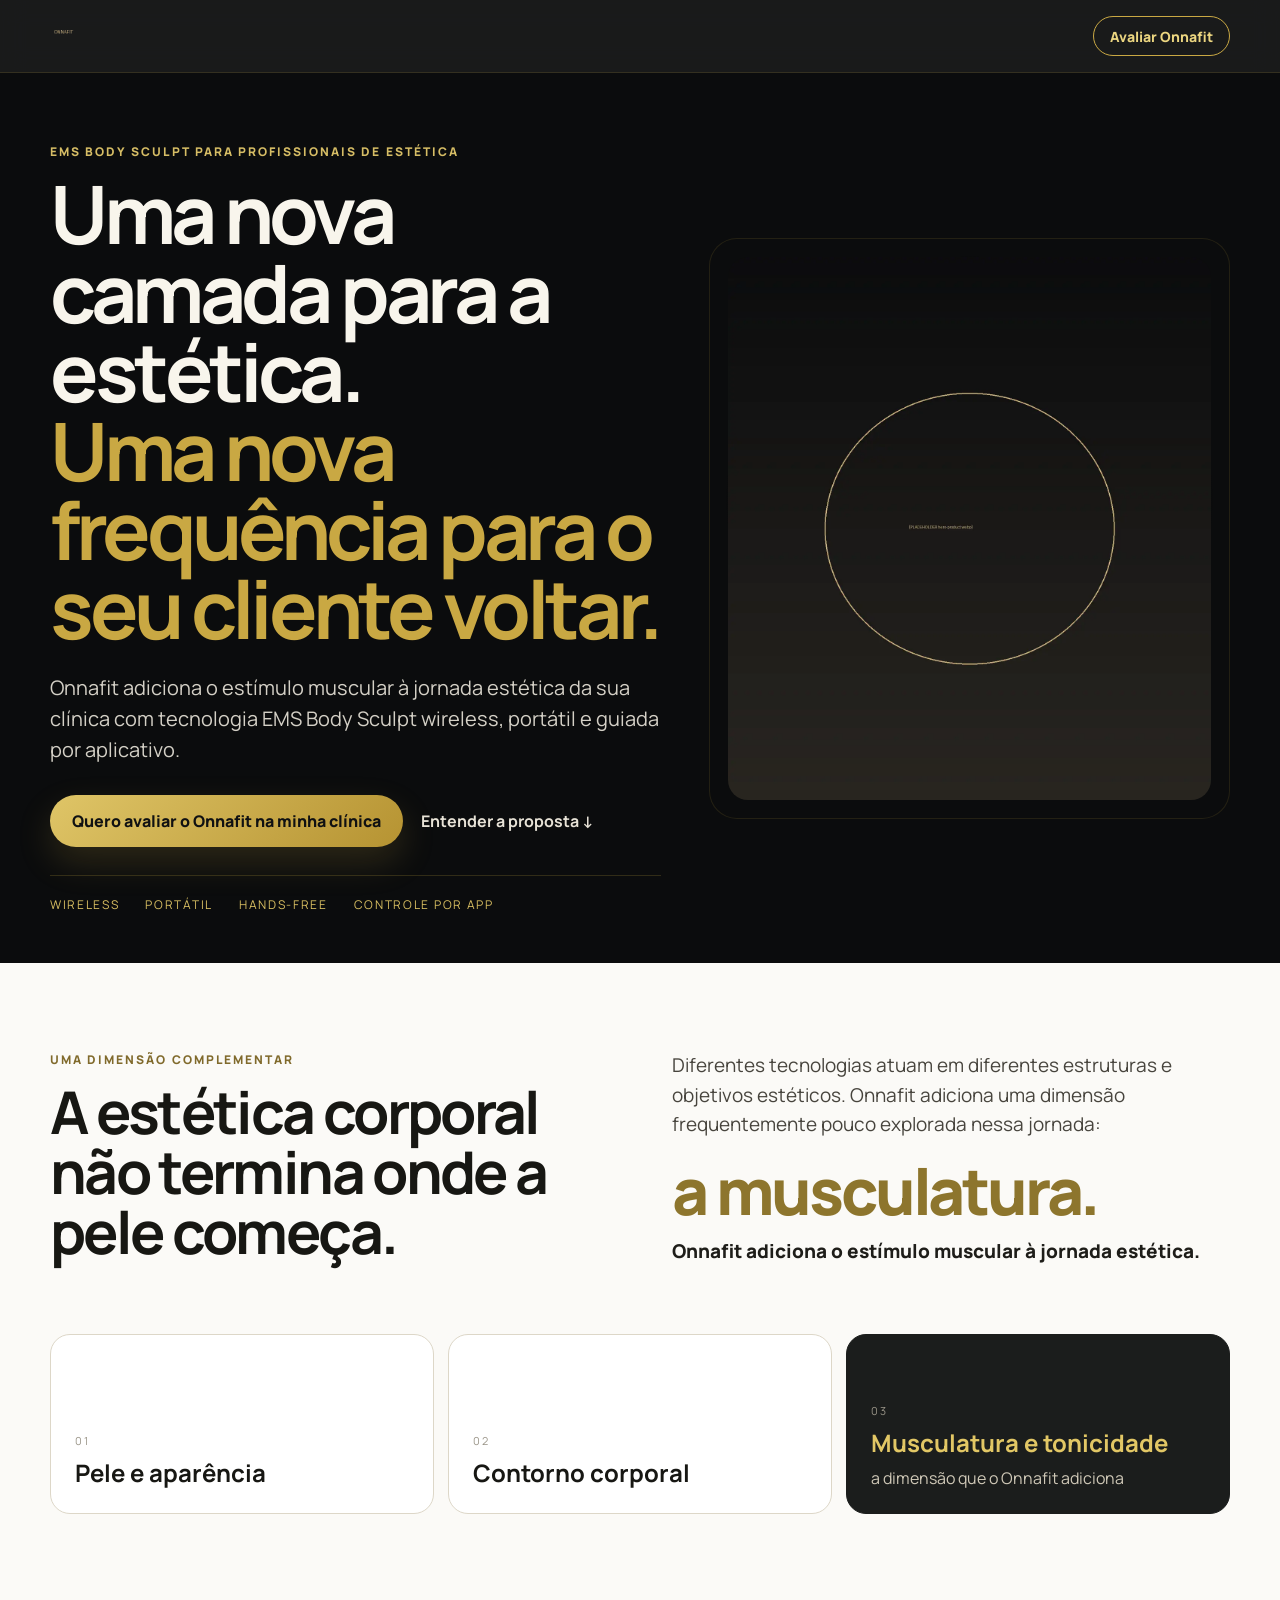
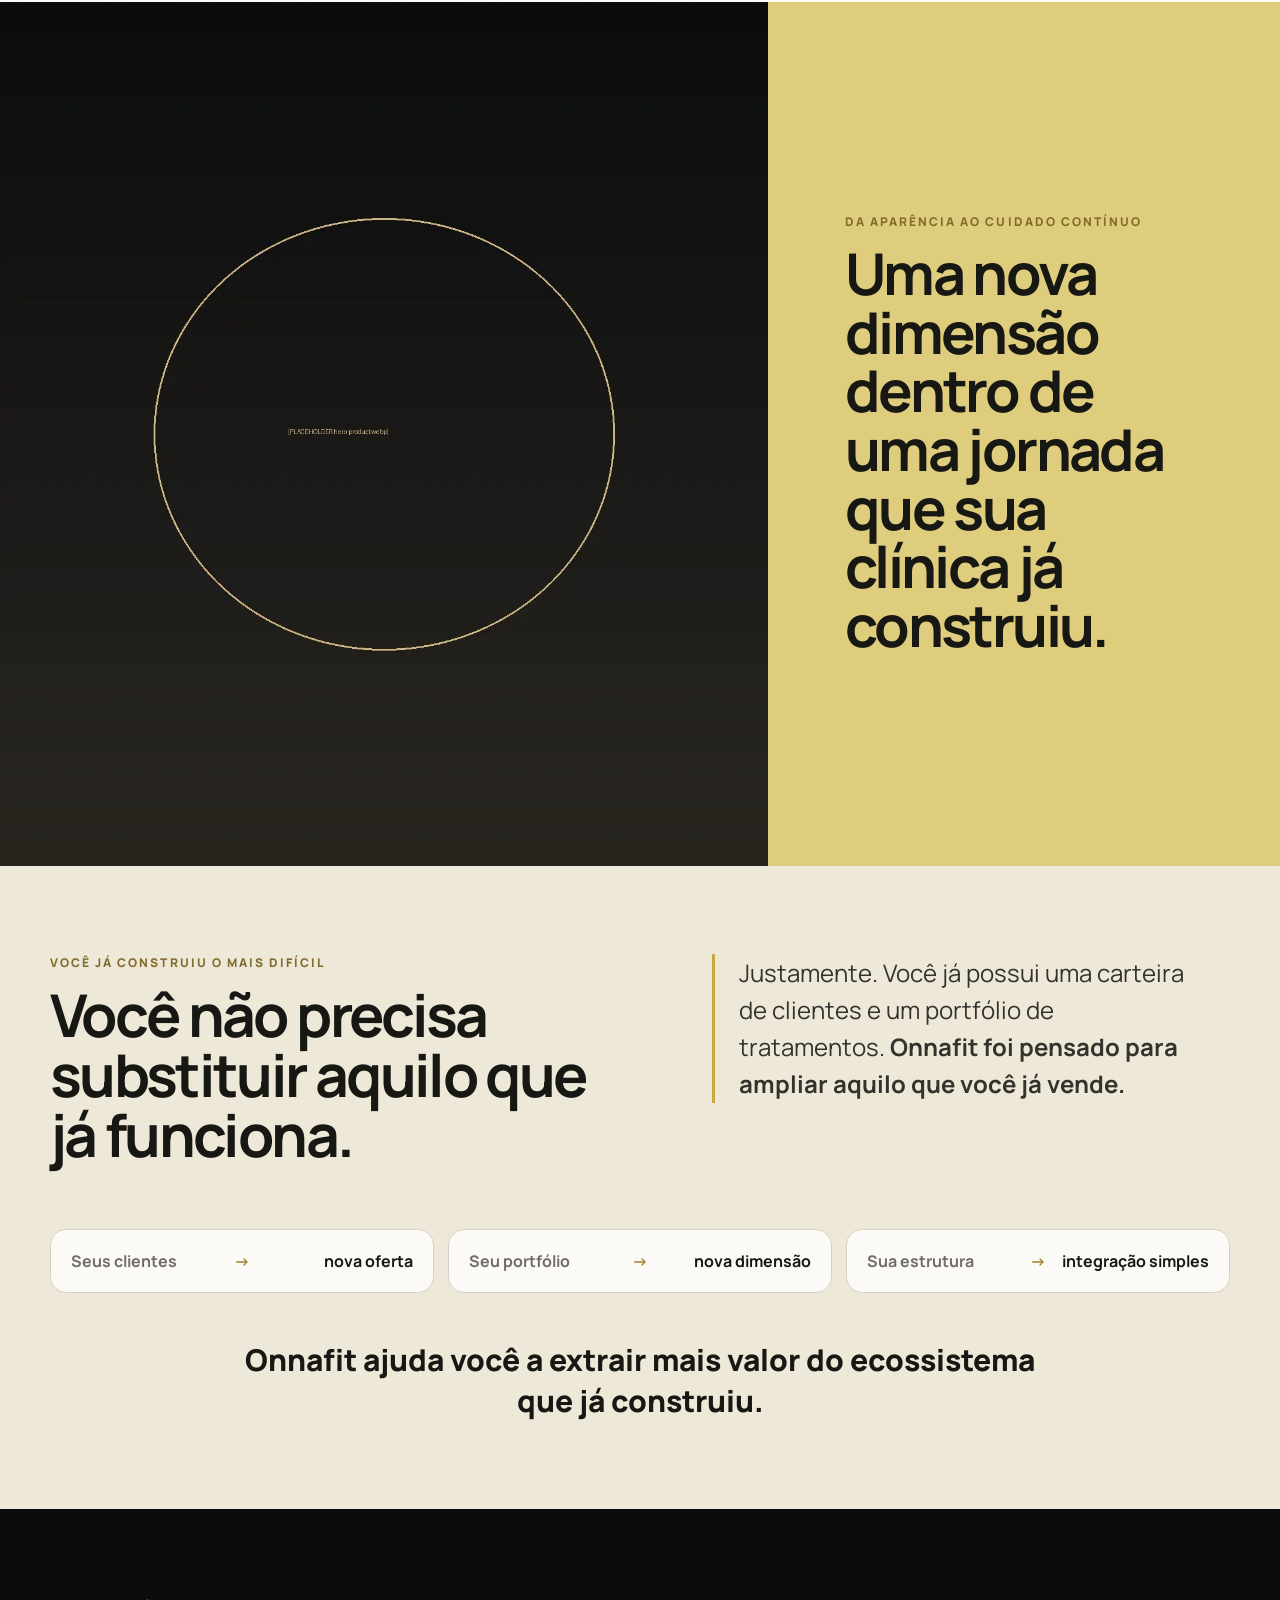
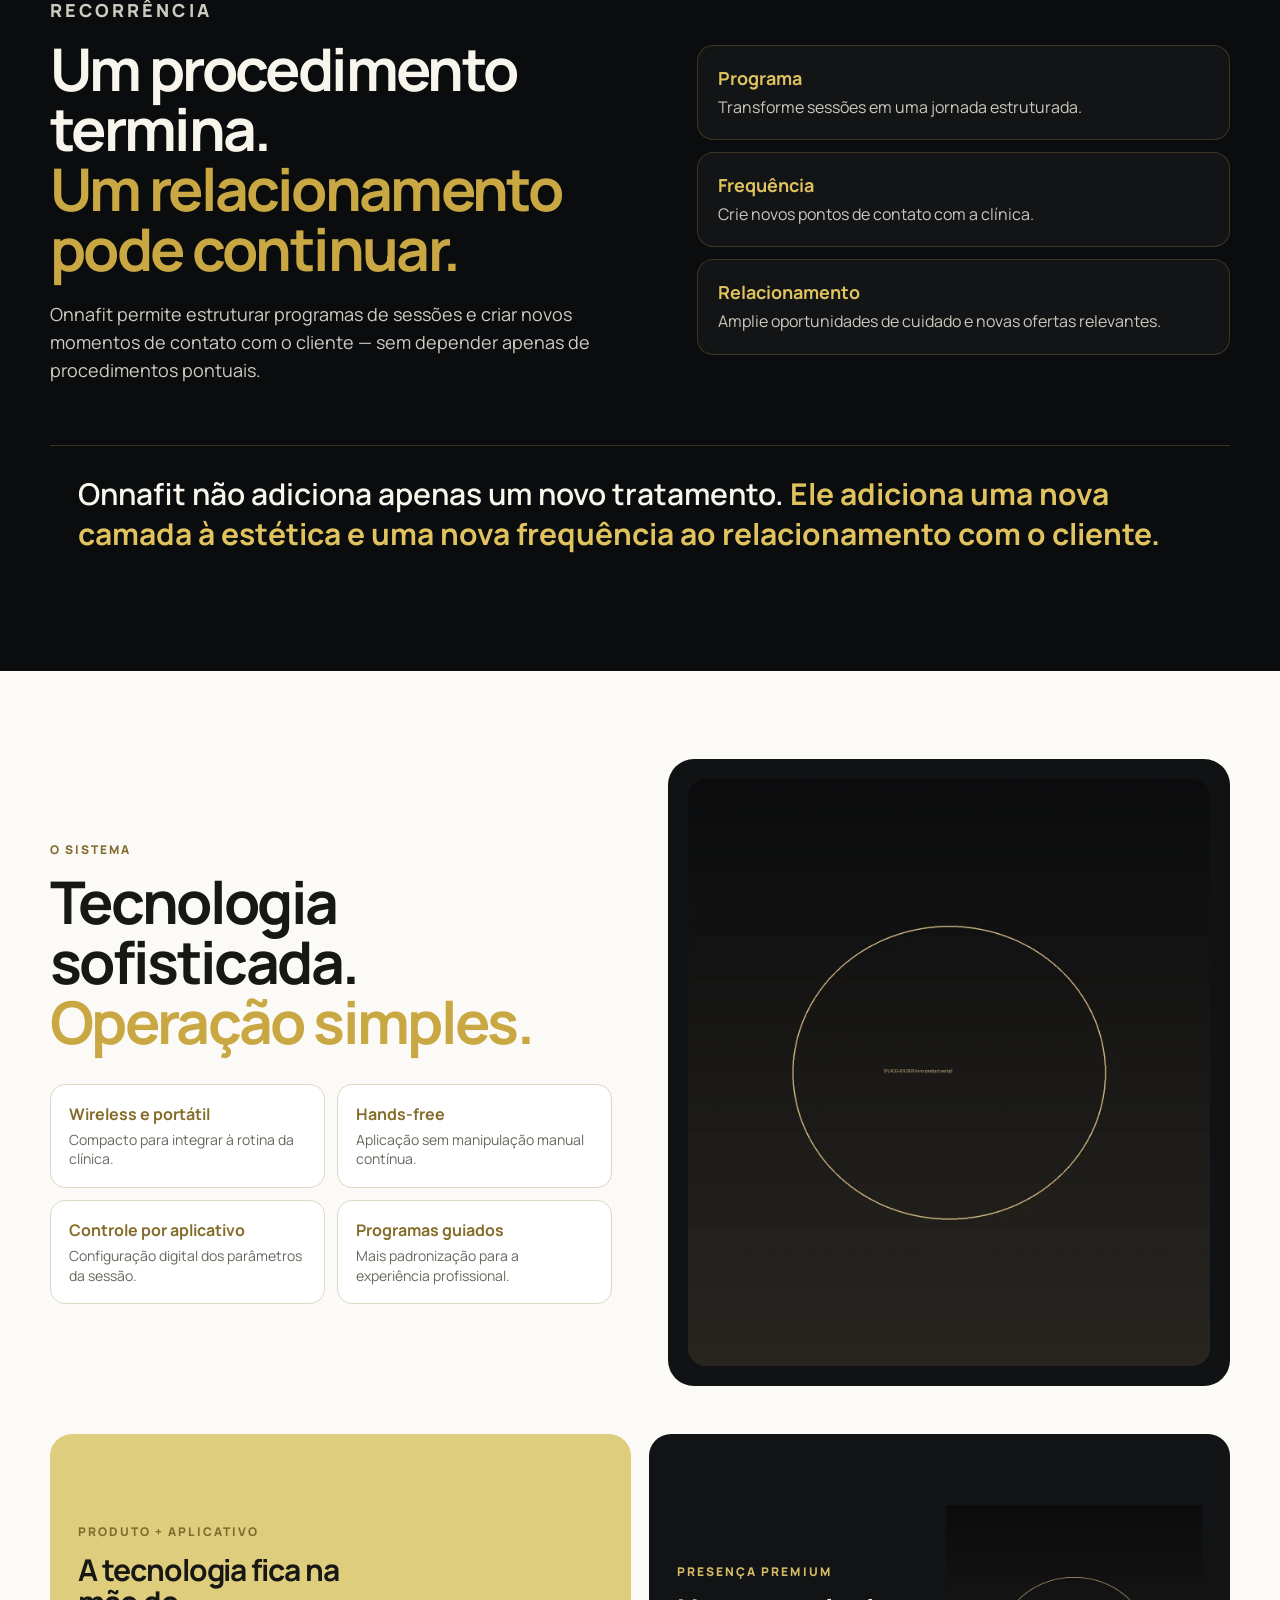
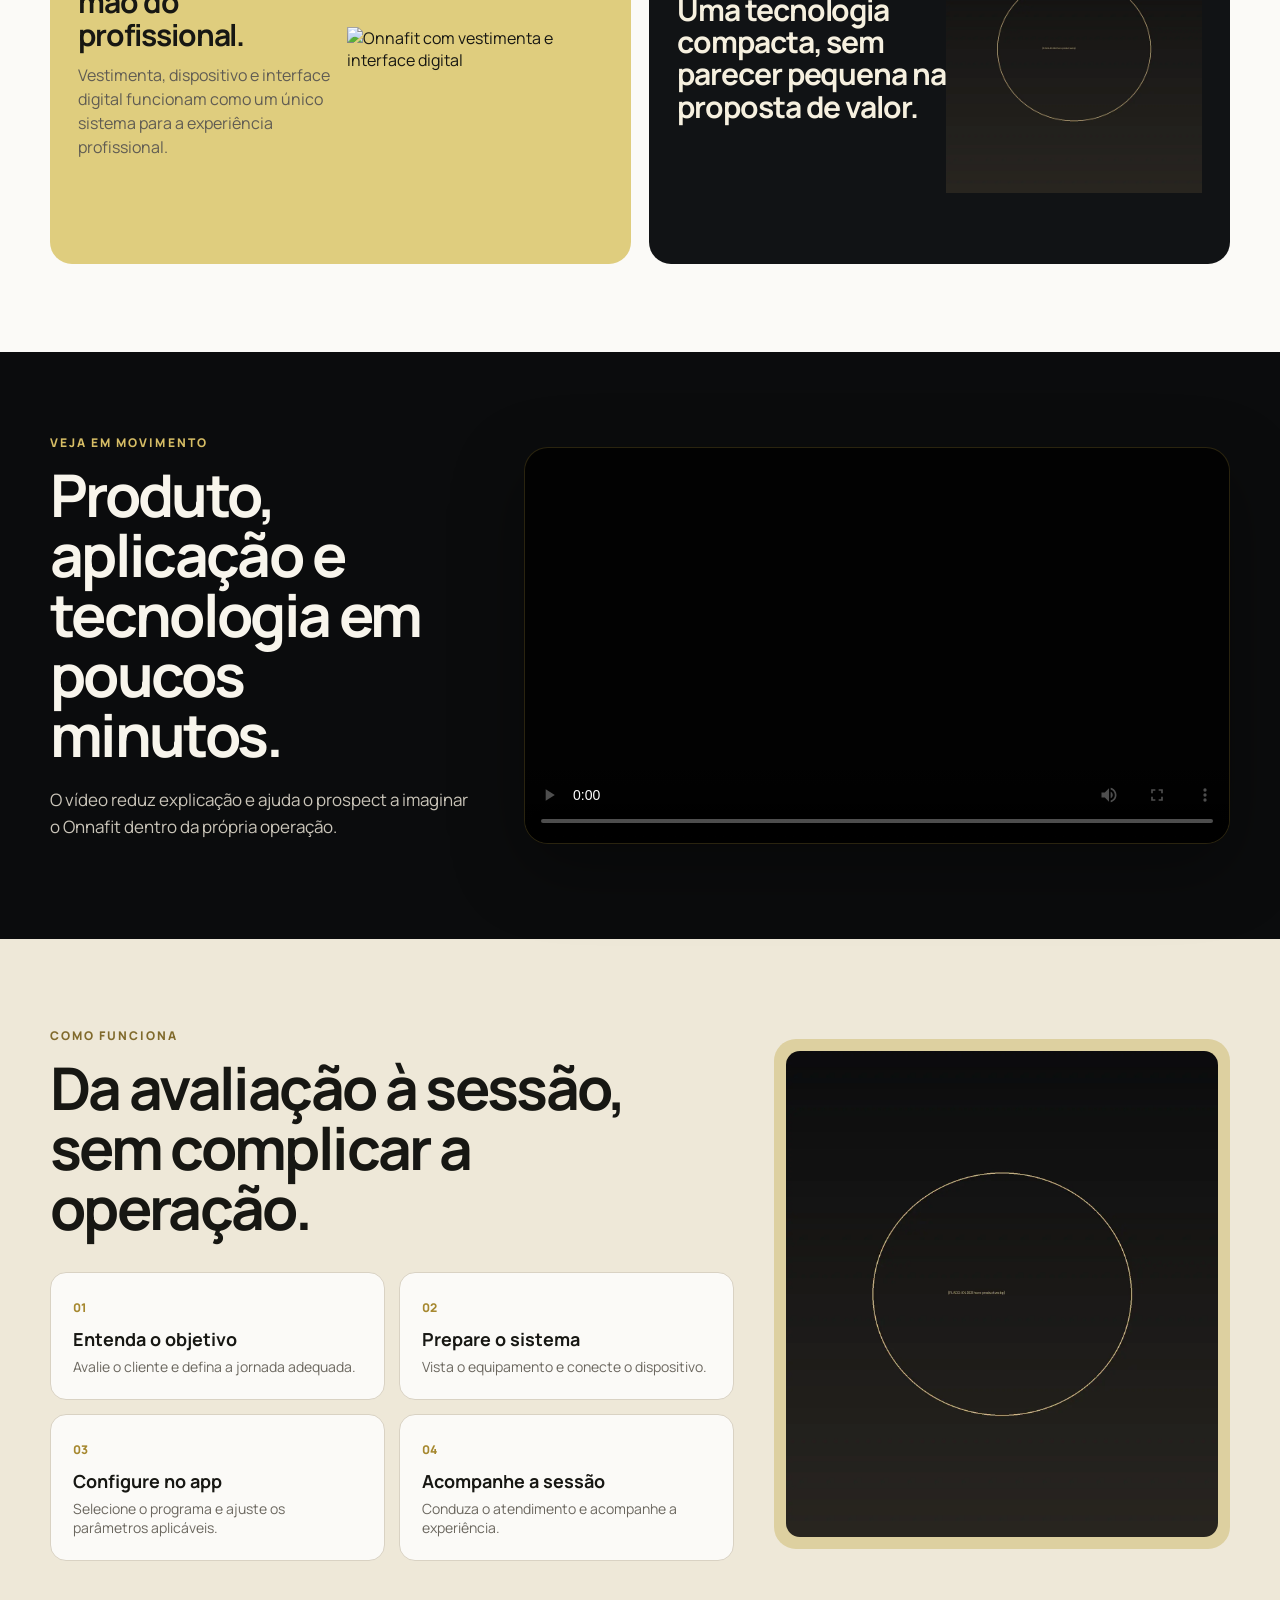
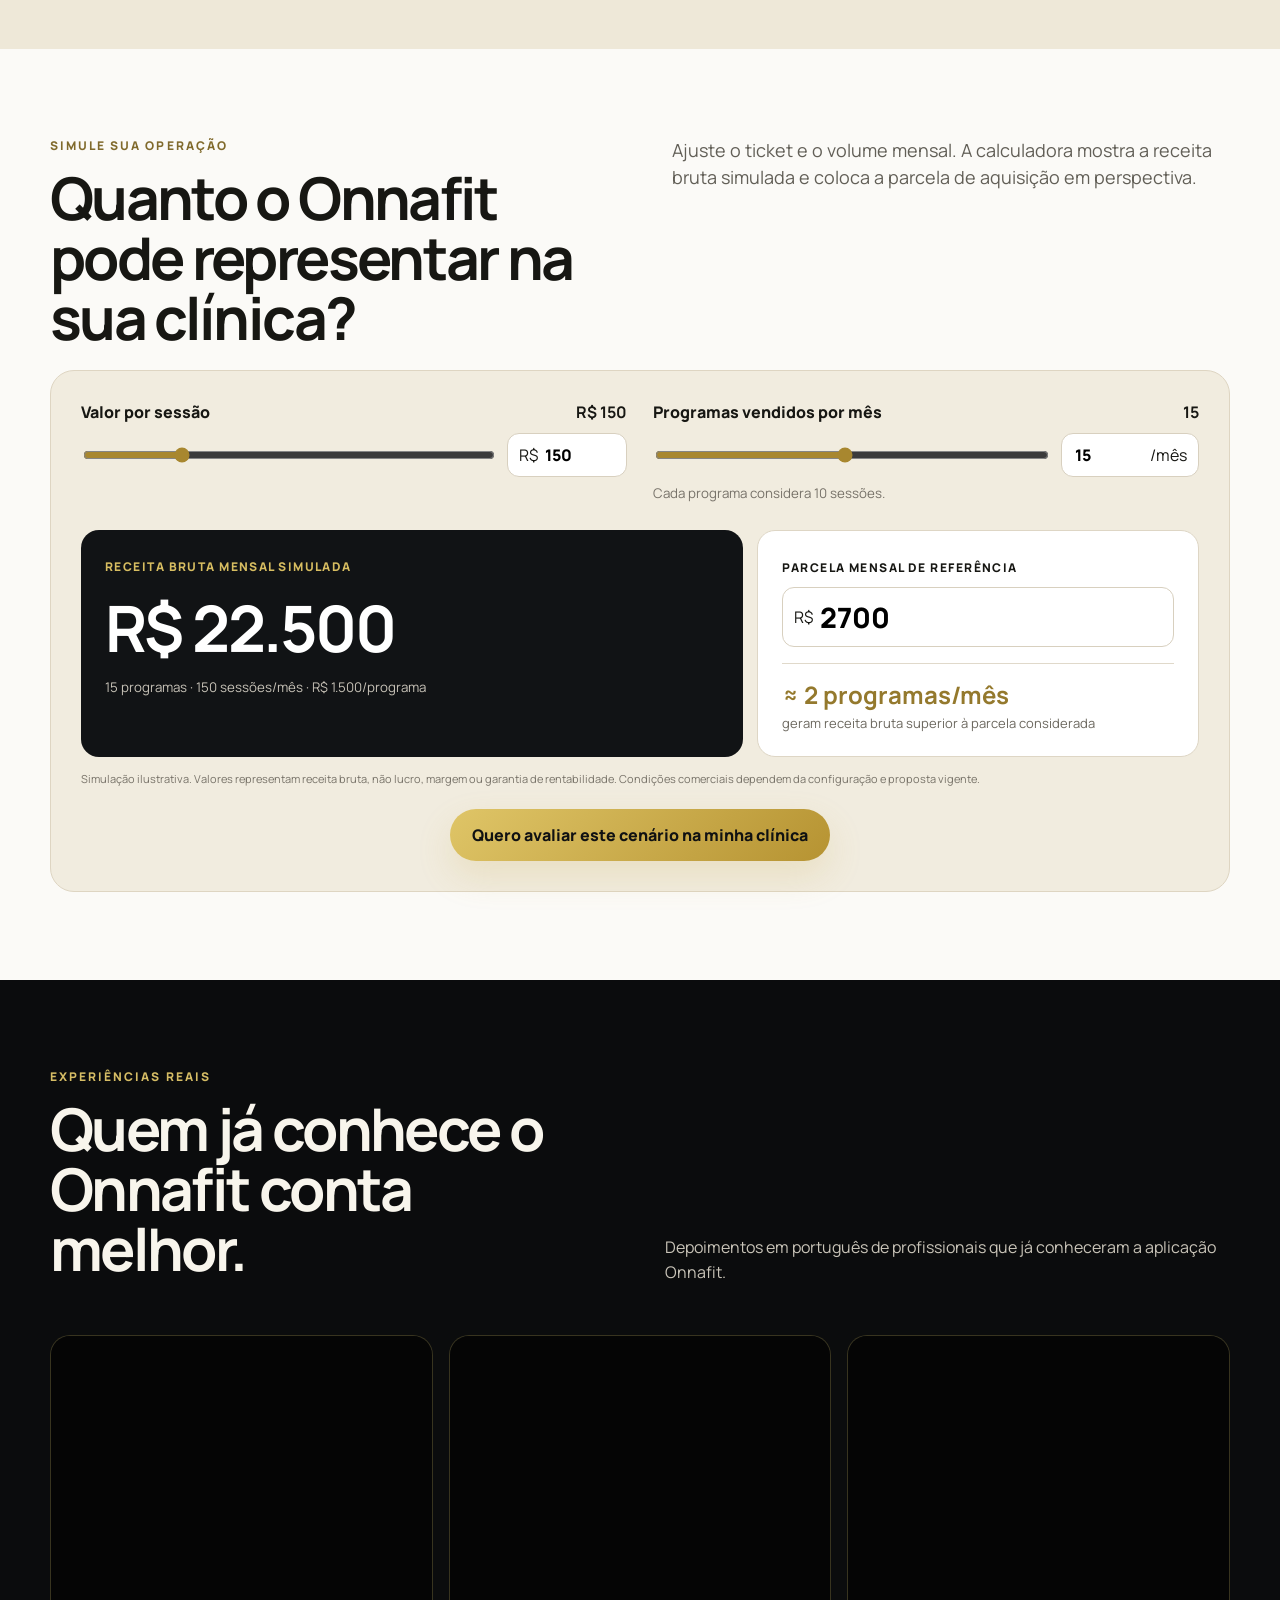
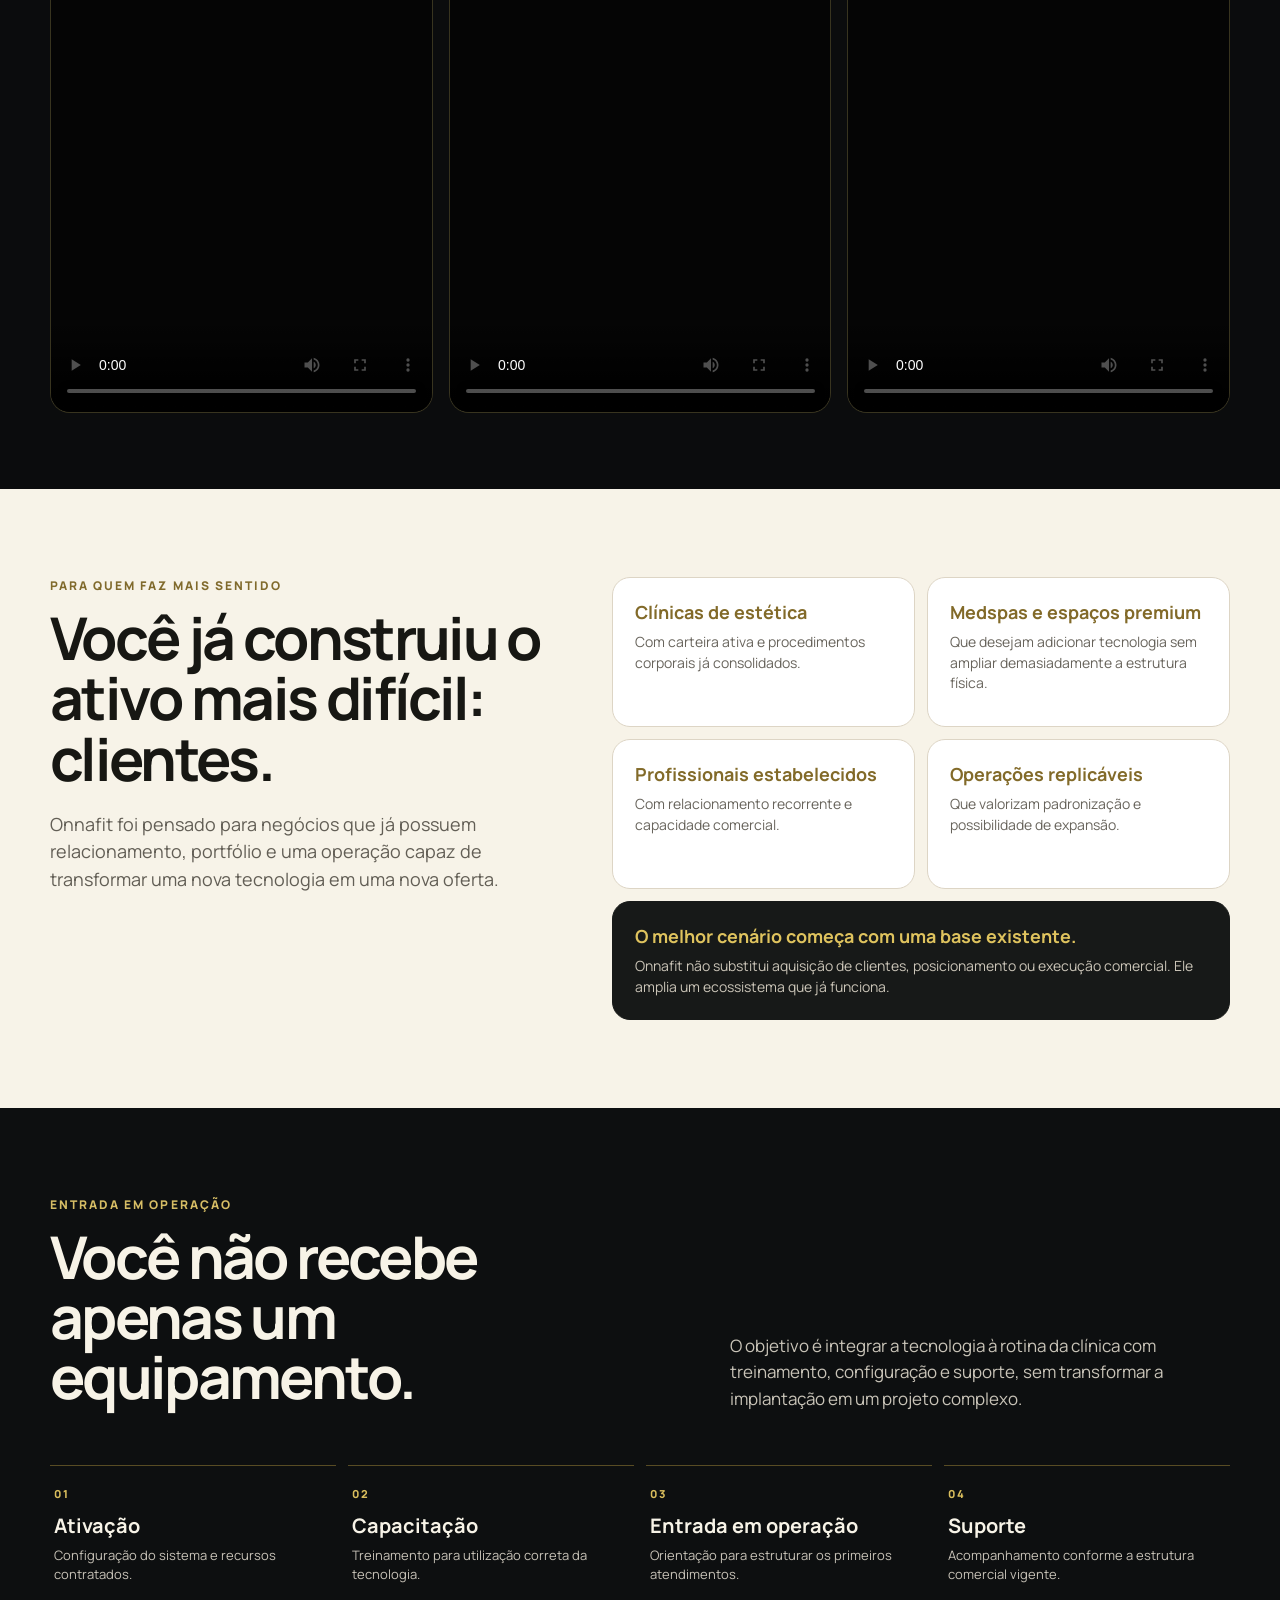
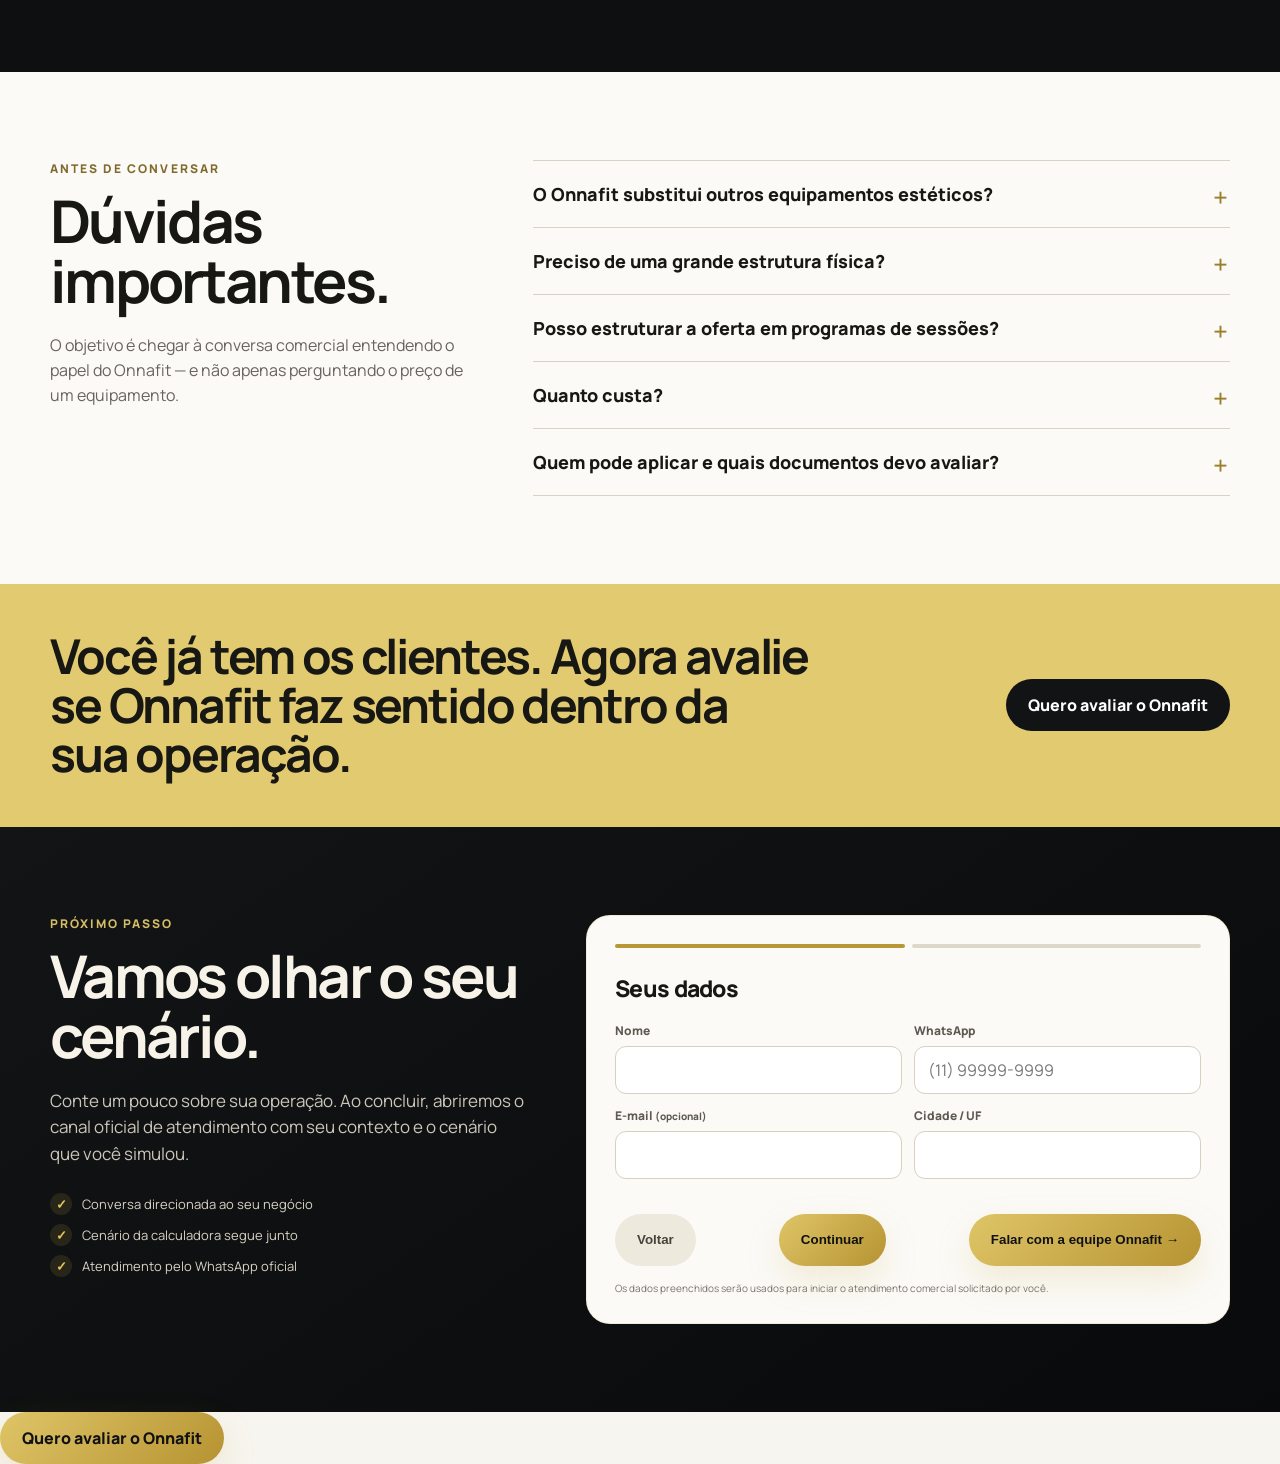
==== commit f0f4d531: "Consolida LP Onnafit completa e conversao via WhatsApp" ====
--- a/index.html
+++ b/index.html
@@ -1,119 +1,16 @@
-<!DOCTYPE html>
+<!doctype html>
 <html lang="pt-BR">
 <head>
-  <meta charset="UTF-8">
-  <meta name="viewport" content="width=device-width, initial-scale=1, viewport-fit=cover">
+  <meta charset="utf-8">
+  <meta name="viewport" content="width=device-width,initial-scale=1">
   <title>Onnafit — Uma nova camada para a estética</title>
-  <meta name="description" content="Onnafit adiciona o estímulo muscular à jornada de cuidado corporal da sua clínica. Sistema EMS Body Sculpt wireless, portátil e guiado por aplicativo, para profissionais de estética.">
-  <!-- [DEV] noindex mantido até aprovação final de publicação. -->
-  <meta name="robots" content="noindex, nofollow, noarchive, nosnippet">
-  <meta name="theme-color" content="#0b0c0d">
-
-  <!-- ============================================================
-       GTM — PENDENTE: inserir container ID real antes de publicar.
-       O dataLayer já é inicializado e populado por js/main.js.
-       ============================================================ -->
-
-  <link rel="preconnect" href="https://fonts.googleapis.com">
-  <link rel="preconnect" href="https://fonts.gstatic.com" crossorigin>
-  <link rel="stylesheet" href="https://fonts.googleapis.com/css2?family=Manrope:wght@400;500;600;700;800&display=swap">
-  <link rel="stylesheet" href="css/styles.css">
-  <link rel="stylesheet" href="css/brand-refresh.css">
-  <link rel="stylesheet" href="css/mobile-preview.css">
-  <link rel="stylesheet" href="css/mobile-tune.css">
-  <link rel="stylesheet" href="css/final-pass.css">
-  <link rel="preload" as="image" href="https://onnafit.com/wp-content/uploads/2026/07/traje-3d_2-1024x1024.webp" fetchpriority="high">
+  <meta name="description" content="Onnafit adiciona o estímulo muscular à jornada estética da sua clínica e cria novas possibilidades de recorrência e relacionamento com seus clientes.">
+  <meta name="robots" content="noindex,nofollow">
+  <meta http-equiv="refresh" content="0; url=./clean-preview/">
+  <link rel="canonical" href="./clean-preview/">
+  <script>location.replace('./clean-preview/' + location.search + location.hash);</script>
 </head>
 <body>
-
-<!-- ================= HEADER ================= -->
-<header class="site-header" id="topo">
-  <div class="container header-inner">
-    <img src="assets/onnafit-logo.webp" alt="Onnafit" class="logo" width="132" height="36">
-    <a href="#formulario" class="btn btn-outline btn-sm" data-cta="header">Quero avaliar o Onnafit</a>
-  </div>
-</header>
-
-<!-- ================= HERO ================= -->
-<section class="hero section-dark" id="hero">
-  <div class="container hero-grid">
-    <div class="hero-copy">
-      <p class="eyebrow">EMS Body Sculpt para profissionais de estética</p>
-      <h1>Uma nova camada para a estética.<br><span class="accent">Uma nova frequência para o seu cliente voltar.</span></h1>
-      <p class="lead">Onnafit adiciona o estímulo muscular à jornada estética da sua clínica com tecnologia EMS Body Sculpt wireless, portátil e guiada por aplicativo.</p>
-      <p class="lead strong">Amplie o que você já vende. Crie programas recorrentes. Extraia mais valor da carteira de clientes que você já construiu.</p>
-      <div class="hero-ctas">
-        <a href="#formulario" class="btn btn-primary" data-cta="hero_primary">Quero avaliar o Onnafit na minha clínica</a>
-        <a href="#camada" class="btn btn-ghost" data-cta="hero_secondary">Entender como funciona ↓</a>
-      </div>
-      <ul class="attr-bar" aria-label="Atributos do sistema">
-        <li>Wireless</li><li>Portátil</li><li>Hands-free</li><li>Controle por app</li>
-      </ul>
-    </div>
-    <div class="hero-visual">
-      <!-- [TEMP HOTLINK] internalizar antes de produção -->
-      <img src="https://onnafit.com/wp-content/uploads/2026/07/traje-3d_2-1024x1024.webp" onerror="this.onerror=null;this.src='assets/hero-product.webp';this.classList.add('media-fallback')" alt="Vestimenta e dispositivo do sistema Onnafit" width="1024" height="1024" fetchpriority="high">
-    </div>
-  </div>
-</section>
-
-<!-- ================= A NOVA CAMADA + COMPLEMENTARIDADE (fundidas) ================= -->
-<section class="section section-paper mobile-thesis" id="camada">
-  <div class="container narrow">
-    <h2 class="display">A estética corporal não termina onde a pele começa.</h2>
-    <p class="thesis-bridge">Diferentes tecnologias atuam em diferentes estruturas e objetivos estéticos. Mas existe uma dimensão importante para a forma, tonicidade e experiência corporal que muitas clínicas ainda exploram pouco:</p>
-    <p class="display accent-ink reveal-word">a musculatura.</p>
-    <p class="thesis-close">Onnafit adiciona o estímulo muscular à jornada estética.</p>
-
-    <div class="merge-block">
-      <h3 class="display-sm">Você não precisa substituir aquilo que já funciona.</h3>
-      <blockquote class="pull-quote">Justamente. Você já possui uma carteira de clientes e um portfólio de tratamentos. Onnafit foi pensado para ampliar aquilo que você já vende.</blockquote>
-      <div class="eco-map" aria-label="O que você já tem e o que o Onnafit adiciona">
-        <div class="eco-row"><span>Carteira existente</span><em>→</em><strong>nova oferta</strong></div>
-        <div class="eco-row"><span>Portfólio existente</span><em>→</em><strong>nova dimensão</strong></div>
-        <div class="eco-row"><span>Estrutura existente</span><em>→</em><strong>integração simples</strong></div>
-      </div>
-    </div>
-
-    <div class="dimensions" aria-label="Dimensões da estética">
-      <div class="dimension"><span class="dim-label">Pele e aparência</span></div>
-      <div class="dimension"><span class="dim-label">Contorno corporal</span></div>
-      <div class="dimension dimension-onnafit"><span class="dim-label">Musculatura e tonicidade</span><em>a dimensão que o Onnafit adiciona</em></div>
-    </div>
-    <p class="caption center">Tecnologias diferentes. Objetivos diferentes. Uma jornada de cuidado mais completa.</p>
-    <p class="display-sm center accent-ink closing-line">Onnafit ajuda você a extrair mais valor do ecossistema que já construiu.</p>
-  </div>
-</section>
-
-<!-- ================= PAUSA VISUAL — imagem real grande ================= -->
-<section class="visual-pause section-paper" aria-label="Onnafit em uso">
-  <!-- [TEMP HOTLINK] internalizar antes de produção -->
-  <img src="https://onnafit.com/wp-content/uploads/2024/02/home-onnafit-remodelacion-corporal-banner.jpg" onerror="this.onerror=null;this.src='assets/hero-product.webp';this.classList.add('media-fallback')" alt="Aplicação do sistema Onnafit" loading="lazy" width="1200" height="628">
-  <div class="visual-pause-copy">
-    <p class="eyebrow">Da aparência ao cuidado contínuo</p>
-    <p class="display-sm">Uma experiência que traz a musculatura para dentro da jornada estética.</p>
-  </div>
-</section>
-
-<!-- ================= RECORRÊNCIA + MODELO ECONÔMICO (fundidas) ================= -->
-<section class="section section-dark" id="recorrencia">
-  <div class="container">
-    <h2 class="display">Um procedimento termina.<br><span class="accent">Um relacionamento pode continuar.</span></h2>
-    <p class="narrow-p">Muitos tratamentos estéticos acontecem de forma pontual e deixam um intervalo natural até o próximo contato com o cliente. Onnafit permite estruturar programas de sessões, criando uma frequência diferente de relacionamento com a clínica.</p>
-    <p class="narrow-p lead strong">Um programa de 10 sessões não representa apenas uma venda. Representa uma sequência de encontros para acompanhar o cliente, fortalecer vínculo e identificar novas oportunidades de cuidado.</p>
-
-    <div class="journey-compare journey-swipe">
-      <div class="journey journey-episodic">
-        <h3 class="card-tag">Procedimento</h3>
-        <ol class="journey-steps"><li>Cliente realiza</li><li>Retorna posteriormente</li></ol>
-      </div>
-      <div class="journey journey-program">
-        <h3 class="card-tag accent">Programa Onnafit</h3>
-        <ol class="journey-steps"><l��="25ɽ���ф�����ɍ����٥���є����𽑕х����(�����х��́�����􉙅ĵ�ѕ�����յ�����EՕ�����������������յ��������<��ͼ���ٔ�ɕ����хȁ��������ч�����ɽ���ͥ����������ͱ�����������ٕ����������Օ́����ͼ���ɕ�եͥѽ́����ɽ��Ѽ���1����̸��̼�������х������������������́ɕ���������́�����ɏ������ɽ���ͥ���������ѕѥ���ф������ɕ������������ѥ������������ե�����ѽ́����������́�������ѥ���ɕ�ձ�ɥ酑�́����٥̈́����𽑕х����(�����х��́�����􉙅ĵ�ѕ�����յ�����<��ɽ��Ѽ�����դ�ɕ�ձ�ɥ���������٥̈́���յ�������������������􉑕ص��ɭ�Ȉ�mA99Q��Չ����ȁͽ���є����́��͕ɥȁ�鵕ɼ���ѥ�ձ�ȁ���ɕ�ձ�ɥ��������������������ɽ��Ѽ�����ɍ����酑�����	Ʌͥ�t��������������٥̈́������������鄁����ձф��鉱������Ʉ������ɵ�������������ͥѥٽ́������́ɕ�ձ�ɥ酑�̸���𽑕х����(��𽑥��(�͕�ѥ���((����������������������=I5U3I%<�����������������􀴴�(�͕�ѥ���������͕�ѥ���͕�ѥ�����ɬ����􉙽ɵձ�ɥ���(���؁�����􉍽�х���ȁ���ɽ܈�(�����ȁ�����􉑥������EՕɼ��م���ȁ��=�����Ё�����ԁ���͍�����(�����ɴ���􉱕�����ɴ����م����є�(�������؁�����􉙽ɴ��ɽ�ɕ�̈��ɥ�����������Ք���������������ɽ�ɕ�̵��Ё��ѥٔ����ф�����Ĉ��������������������ɽ�ɕ�̵��Ј���ф�����Ȉ��������������������ɽ�ɕ�̵��Ј���ф�����̈��������������������ɽ�ɕ�̵��Ј���ф�����Ј�������𽑥��((������񙥕��͕Ё�����􉙽ɴ��ѕ����ѥٔ����ф��ѕ��Ĉ�(��������񱕝����-��хѼ𽱕�����(���������؁�����􉙥�����񱅉������􉘵������9���𽱅�������Ё�����ѕ�Ј���􉘵����������􉹽������ѽ������є􉹅����ɕ�եɕ��𽑥��(���������؁�����􉙥�����񱅉������􉘵ݡ��ͅ����]������𽱅�������Ё�����ѕ�����􉘵ݡ��ͅ���������ݡ��ͅ������ѽ������є�ѕ�������ѵ����ѕ�������������������������������ɕ�եɕ��𽑥��(���������؁�����􉙥�����񱅉������􉘵������������𽱅�������Ё����􉕵�������􉘵�����������􉕵�������ѽ������є􉕵�����ɕ�եɕ��𽑥��(���������؁�����􉙥�����񱅉������􉘵��������-������U𽱅�������Ё�����ѕ�Ј���􉘵������������􉍥����}՘����ѽ������є􉅑�ɕ�̵��ٕ�Ȉ�ɕ�եɕ��𽑥��(������𽙥���͕��((������񙥕��͕Ё�����􉙽ɴ��ѕ�����ф��ѕ��Ȉ�(��������񱕝����EՅ����͍ɕٔ������ȁ�Մ����ɇ����𽱕�����(���������؁������Ʌ������ɑ̈�ɽ���Ʌ����ɽ����(����������񱅉���������Ʌ������ɐ�����Ё�����Ʌ������������Ʌ�����م�Ք�-��������������ѥ����ɕ�եɕ��������-��������������ѥ��������𽱅����(����������񱅉���������Ʌ������ɐ�����Ё�����Ʌ������������Ʌ�����م�Ք�5����������������ɕ��մ��������5����������������ɕ��մ������𽱅����(����������񱅉���������Ʌ������ɐ�����Ё�����Ʌ������������Ʌ�����م�Ք�Aɽ���ͥ���������������є��������Aɽ���ͥ���������������є������𽱅����(����������񱅉���������Ʌ������ɐ�����Ё�����Ʌ������������Ʌ�����م�Ք�=��ɼ��������=��ɼ������𽱅����(��������𽑥��(������𽙥���͕��((������񙥕��͕Ё�����􉙽ɴ��ѕ�����ф��ѕ��̈�(��������񱕝����M��Շ������Յ�𽱕�����(����������������􉙥�����������Y�����������դ����ѕ�Ʉ��ѥل���������ѕ�����(���������؁������Ʌ������ɑ̈�ɽ���Ʌ����ɽ����(����������񱅉���������Ʌ������ɐ�����Ё�����Ʌ���������􉍅�ѕ�Ʉ��م�Ք�M����ɕ�եɕ��������M��������𽱅����(����������񱅉���������Ʌ������ɐ�����Ё�����Ʌ���������􉍅�ѕ�Ʉ��م�Ք��ѽԁ������ե������������ѽԁ������ե���������𽱅����(����������񱅉���������Ʌ������ɐ�����Ё�����Ʌ���������􉍅�ѕ�Ʉ��م�Ք�������������������������������𽱅����(��������𽑥��(����������������􉙥�����������Y����������ɕ����ɽ�������ѽ́�����Ʌ������(���������؁������Ʌ������ɑ̈�ɽ���Ʌ����ɽ����(����������񱅉���������Ʌ������ɐ�����Ё�����Ʌ���������􉍽���Ʌ�̈�م�Ք�M����ɕ�եɕ��������M��������𽱅����(����������񱅉���������Ʌ������ɐ�����Ё�����Ʌ���������􉍽���Ʌ�̈�م�Ք�;����������;��������𽱅����(��������𽑥��(������𽙥���͕��((������񙥕��͕Ё�����􉙽ɴ��ѕ�����ф��ѕ��Ј�(��������񱕝����EՅ�����ɕѕ������������хȁյ����ل�ѕ���������𽱕�����(���������؁������Ʌ������ɑ̈�ɽ���Ʌ����ɽ����(����������񱅉���������Ʌ������ɐ�����Ё�����Ʌ���������􉵽���Ѽ��م�Ք���Ʉ������Ѽ��Ʌ鼈�ɕ�եɕ����������Ʉ������Ѽ��Ʌ�������𽱅����(����������񱅉���������Ʌ������ɐ�����Ё�����Ʌ���������􉵽���Ѽ��م�Ք�A��᥵�̀́��͕̈�������A��᥵�̀́��͕�������𽱅����(����������񱅉���������Ʌ������ɐ�����Ё�����Ʌ���������􉵽���Ѽ��م�Ք��ѽԁ����եͅ������������ѽԁ����եͅ���������𽱅����(��������𽑥��(������������������ɥم�䵹�є������٥�Ȱ�ٽ��������ɑ���Ք��ѥ��镵�͕́�́����́��Ʉ����хѼ�����ɍ����ͽ�ɔ���=�����а������ɵ�����̈́�񄁡ɕ�􈌈�����ɥم�䵱���������ѥ�������ɥم���������������������􉑕ص��ɭ�Ȉ�mA99Q�UI0��������ѥ�������ɥم������t���������(������𽙥���͕��((�������؁����������������ɥ�����������Ք��񱅉���]��ͥє���Ё�����ѕ�Ј������ݕ�ͥє��х�������Ĉ���ѽ������є􉽙���𽱅����𽑥��(�������؁�����􉙽ɴ���؈����ѽ���������ѽ���������Ѹ��Ѹ�����Ј���􉙽ɴ��ɕ؈���������@�Y��х����ѽ�����ѽ���������ѽ���������Ѹ��Ѹ��ɥ���䈁��􉙽ɴ����Ј�-��ѥ�Յȃ�H���ѽ�����ѽ��������Չ��Ј�������Ѹ��Ѹ��ɥ���䈁��􉙽ɴ��Չ��Ј��������EՕɼ��م���ȁ��=���������ѽ��𽑥��(��������������􉙽ɴ���ɽȈ���􉙽ɴ���ɽȈ�ɽ��􉅱��Ј��������Aɕ�������́�����́���х����́��Ʉ����ѥ�Յȸ���(�������؁�����􉙽ɴ���������􉙽ɴ�������ɽ��􉅱��Ј��������������ɽ���;������������ٕ����٥�ȁ�Յ́����ɵ��Օ̸���ɽ����9����������ɑ�����P�ٕɥ���Ք��Մ�����������ѕ�є���م���є����񄁡ɕ�􈌈�������Ѹ��Ѹ���ѱ�����Ѹ�ʹ�����ݡ��ͅ�������������хɝ���}�������ɕ�􉹽�����Ȉ����������ф��ф�ݡ��ͅ��}���ѥ���������Aɕ��ɼ�����ȁ��ɕѼ����]��������𽑥��(����𽙽ɴ�((�����؁��􉙽ɴ��Ս���̈��������(�������́�����􉑥������=�ɥ�����������I�������́�Յ́����ɵ��Օ̸������9��̈́���ե��������م���ȁ͕ԁ��ə�����Ʉ���ɕ͕�хȁ���������ɇ�������������������ɍ�������́����Յ��̃���Մ����ɇ�������񄁡ɕ�􈌈�������Ѹ��Ѹ��ɥ���䈁���ݡ��ͅ����Ѹ��хɝ���}�������ɕ�􉹽�����Ȉ����������ф��ф�ݡ��ͅ��}����������ȁ��������������ф����]��������(����𽑥��(��𽑥��(�͕�ѥ���((񙽽ѕȁ������ͥє����ѕȈ�(���؁�����􉍽�х���ȁ���ѕȵ����Ȉ�(����񥵜��Ɍ��͕�̽������е�����ݕ��������=�����Ј������􉱽����ݥ�Ѡ������������������������􉱅���(������������􉍅�ѥ����
-��=�����и�Q���́�́��ɕ�ѽ́ɕ͕�م��̸������������􉑕ص��ɭ�Ȉ�mA99Q�Ʌ����ͽ������-9A(�������́�������ѥ�������ɥم������t���������(��𽑥��(𽙽�ѕ��((�؁�������ѥ��䵍ф������ѥ��䵍ф���������񄁡ɕ�􈍙�ɵձ�ɥ���������Ѹ��Ѹ��ɥ���䁉Ѹ����������ф��ф��ѥ����EՕɼ��م���ȁ��=��������𽑥��(�͍ɥ�Ё�Ɍ�̽������̈��������͍ɥ���((�͍ɥ���(��������(������Ё���������Y������٥���������(��������Ё��ɐ��٥�������͕�Р���ɽ�����ɐ���(����������ɐ���(��������ɐ�����������Ք�(����������Ё�Ʌ���􁍅ɐ����͕�Р���ɽ����Ʌ�����(�����������Ʌ�������l����Ʌ��������ɕ�t�ͽ�����������������������(������������Ё͕�ѥ�����Ʌ������͕�Р���ɽ���͕�ѥ�����(������������͕�ѥ����͕�ѥ�������������Ք�(�������(������ɕ��ɸ�(�����(��������Ё͕�ѥ����٥�������͕�Р��٥����͕�ѥ�����(��������͕�ѥ����͕�ѥ�������������Ք�(����(�����յ��й�Օ��M����ѽ�����٥�������������٥��������(����٥�������ٕ��1��ѕ��Ƞ���ɽȜ�����������������Y�����٥������(����٥�����Օ��M����ѽ�����ͽ�ɍ�����������ͽ�ɍ�����ͽ�ɍ�����ٕ��1��ѕ��Ƞ���ɽȜ�����������������Y�����٥�������(�����)�����(�͍ɥ���(𽉽���(�ѵ��(+  <p><a href="./clean-preview/">Abrir Landing Page Onnafit</a></p>
+</body>
+</html>
